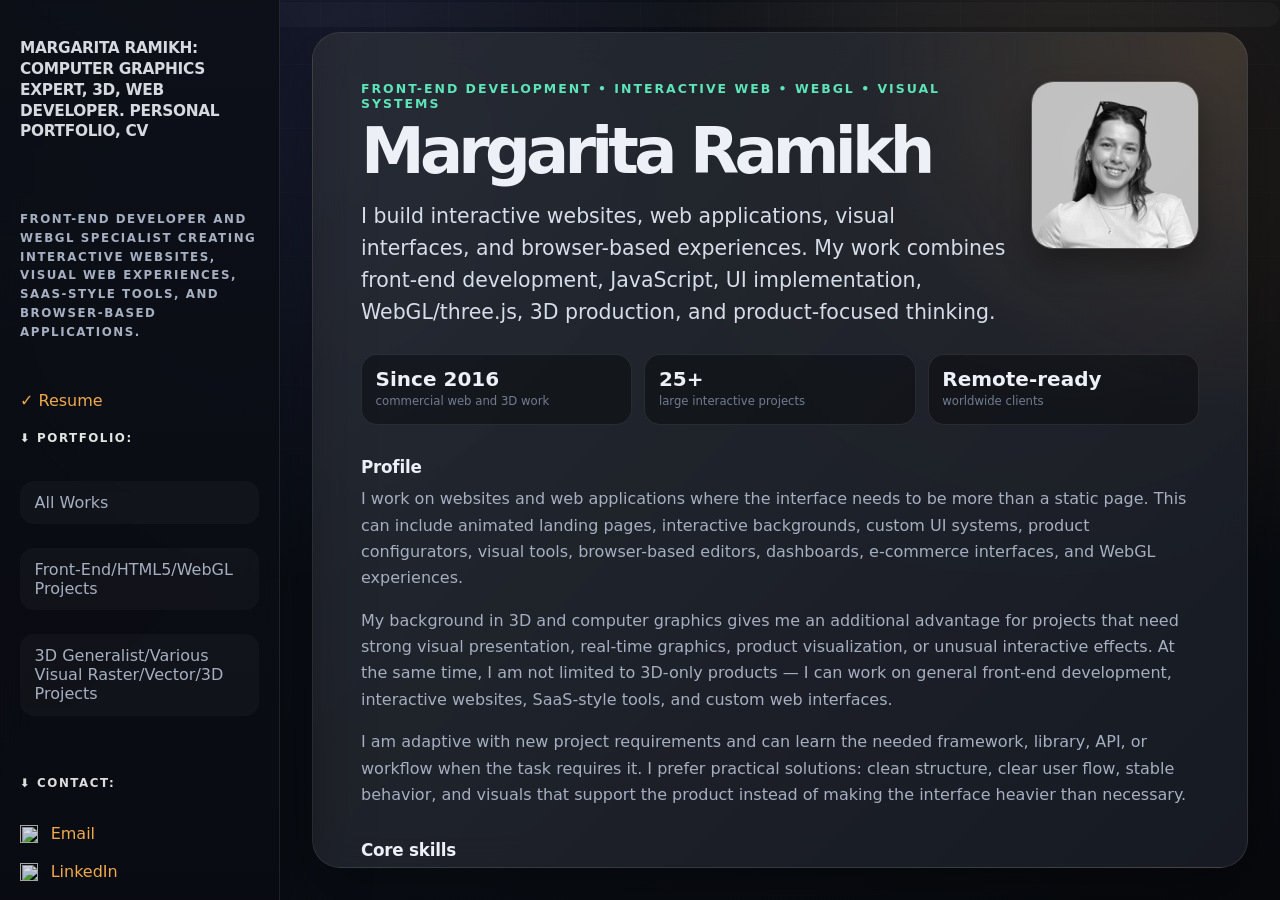
==== margaritaramikh/index.html @ bcd66eb4 "Update index.html + new works" ====
<!doctype html>
<html>
<head>
	<meta name="viewport" content="width=device-width, initial-scale=1">
	<title>Margarita Ramikh: computer graphics expert, web developer: personal portfolio, CV</title>
	<meta charset="UTF-8">
	<meta name="description" content="Portfolio and resume for Margarita Ramikh, Blender3D generalist, WebGL developer, and computer graphics specialist.">
	<!-- <link href="main.css" rel="stylesheet" type="text/css"> -->
	<link rel="stylesheet" type="text/css" href="./main.css?v=20260605-flex-layout-fix-v3">
</head>

<!--  <style>
.loading { position: fixed; z-index: 999; width: 100%; height: 100%; top: 0; left: 0; background: #00000023; display: flex; justify-content: center; align-items: center; } #DefaultCustomizeTopBase { position: absolute; top: 0%; display: block; z-index: 999; color: white; margin-top: 1em; } .loader{ -webkit-perspective: 120px; -moz-perspective: 120px; -ms-perspective: 120px; perspective: 120px; width: 100px; height: 100px; } .loader:before{ content: ""; position: absolute; left: 25px; top: 25px; width: 50px; height: 50px; background-color: orange; animation: flip 1s infinite; } .flexbox_1{ display:flex; justify-content:center; } @keyframes flip { 0% { transform: rotate(0); } 50% { transform: rotateY(180deg); } 100% { transform: rotateY(180deg)  rotateX(180deg); } } #form1 { margin-top:-2em; margin-left:-22em; position: fixed; }
</style>  -->
<body>
	<span id="about" class="route-anchor" aria-hidden="true"></span>
	<span id="portfolio" class="route-anchor" aria-hidden="true"></span>
	<span id="webgl" class="route-anchor" aria-hidden="true"></span>
	<span id="graphics" class="route-anchor" aria-hidden="true"></span>

	<!-- <div class="loading" id="js-loader">
	<div>Loading...</div>
	</div> - -->
	<!-- START NAV -->
	<div id="navbar">
		
		<div id="navbarup">
			
			<div id="littleTitle">
				<b><p><a href="./index.html" style="text-decoration:none; color:white; opacity:0.9">Margarita Ramikh: computer graphics expert, 3D, web developer. Personal portfolio, CV</a></p></b>
			</div>
			<br><br>

			<p class="nav-tagline">Front-end developer and WebGL specialist creating interactive websites, visual web experiences, SaaS-style tools, and browser-based applications.</p>
			<br>
			<br>

			<a href="#about" id="bioLink">✓ Resume</a>
			<br>
			<p style="color:rgb(223, 230, 226)">⬇ PORTFOLIO:</p>
			<br>
			<div id="portfoliolink">
				<a href="#portfolio" id="portfolioLink" style="color: #5f903c;">All Works</a><br><br>
				<a href="#webgl" id="frontendLink" style="color: #6672f9;">Front-End/HTML5/WebGL Projects</a><br><br>
				<a href="#graphics" id="grafics3dLink" style="color: #bd6767;">3D Generalist/Various Visual Raster/Vector/3D Projects</a><br><br>
			</div>
			<br>


			<p style="color:#dddddd">⬇ CONTACT:</p>
			<br>
			<img src="img/email1.png" class="icons">
			<a target="_blank" href="mailto:riramikh@gmx.com">Email</a>
			<br>
	
			<br> 
			<img src="img/LinkedIn_logo1.png" class="icons">
			<a target="_blank" href="https://www.linkedin.com/in/rita-ramikh/">LinkedIn</a>
			<br>
		
			<br> 
			<img src="img/Upwork_logo1.png" class="icons">
			<a target="_blank" href="https://www.upwork.com/freelancers/~018dd7ff37ff5c8c95">Upwork</a>
			<br>

			<!-- <br> 
			<img src="img/Upwork_logo.png" class="icons">
			<a target="_blank" href="https://www.upwork.com/freelancers/~018dd7ff37ff5c8c95">Other</a>
			<br>--><br>




		</div>	
		<br>
		<br>

		<footer>
			<i>Where: Brazil/Argentina/Uruguay<br><br>
			© 2022 All Rights Reserved
			</i>
		</footer>
	
	
	
	</div>

	<!-- <div id="close_navbar" style="opacity:0.3">
		✕
	</div>  -->
	
	<!-- END NAV -->

	<div id="about" class="hash-anchor" aria-hidden="true"></div>
	<div id="portfolio" class="hash-anchor" aria-hidden="true"></div>
	<div id="webgl" class="hash-anchor" aria-hidden="true"></div>
	<div id="graphics" class="hash-anchor" aria-hidden="true"></div>

	<!-- !PAGE CONTENT! -->	
	<div id="mainBioContent">
		<div id="BioBlock">

			<div id="BioText">
			
				<img id="photoBlock" src="img/margaritaphoto.png" alt="Margarita Ramikh portrait">
			
				<div class="bio-kicker">Front-end development • Interactive web • WebGL • Visual systems</div>
				<h1>Margarita Ramikh</h1>
			
				<p class="bio-lead">
					I build interactive websites, web applications, visual interfaces, and browser-based experiences. My work combines front-end development, JavaScript, UI implementation, WebGL/three.js, 3D production, and product-focused thinking.
				</p>
			
				<div class="bio-stats" aria-label="Professional summary">
					<span><strong>Since 2016</strong><small>commercial web and 3D work</small></span>
					<span><strong>25+</strong><small>large interactive projects</small></span>
					<span><strong>Remote-ready</strong><small>worldwide clients</small></span>
				</div>
			
				<h2>Profile</h2>
			
				<p>
					I work on websites and web applications where the interface needs to be more than a static page. This can include animated landing pages, interactive backgrounds, custom UI systems, product configurators, visual tools, browser-based editors, dashboards, e-commerce interfaces, and WebGL experiences.
				</p>
			
				<p>
					My background in 3D and computer graphics gives me an additional advantage for projects that need strong visual presentation, real-time graphics, product visualization, or unusual interactive effects. At the same time, I am not limited to 3D-only products — I can work on general front-end development, interactive websites, SaaS-style tools, and custom web interfaces.
				</p>
			
				<p>
					I am adaptive with new project requirements and can learn the needed framework, library, API, or workflow when the task requires it. I prefer practical solutions: clean structure, clear user flow, stable behavior, and visuals that support the product instead of making the interface heavier than necessary.
				</p>
			
				<h2>Core skills</h2>
			
				<div class="skill-grid">
					<p>
						<strong>Front-End Development</strong><br>
						HTML5, CSS3, JavaScript, TypeScript basics, React basics, responsive layout, animations, DOM logic, forms, browser APIs, API integration, JSON, SVG, accessibility basics.
					</p>
			
					<p>
						<strong>Interactive Web / Creative Development</strong><br>
						three.js, WebGL, GLSL basics, Canvas, fabric.js, interactive backgrounds, animated interfaces, product configurators, visual editors, browser-based tools, real-time previews.
					</p>
			
					<p>
						<strong>3D / Visual Production</strong><br>
						Blender3D, Cycles, modeling, texturing, lighting, rendering, animation, asset optimization, WebGL-ready assets, product visualization, Photoshop, Inkscape, Substance Painter.
					</p>
			
					<p>
						<strong>Web Platforms / Integration</strong><br>
						WordPress, WooCommerce, custom front-end integration, e-commerce product pages, hosting setup, Git/GitHub, npm, Vite, browser DevTools, performance optimization.
					</p>
			
					<p>
						<strong>AI-assisted Development</strong><br>
						ChatGPT, Codex-style coding assistance, AI-assisted prototyping, code review, debugging support, automation, and faster iteration during development.
					</p>
				</div>
			
				<h2>Selected clients and projects</h2>
			
				<p>
					I have contributed to commercial work for brands and teams including Volkswagen, Puzzlehome.pro, numan.com, Steinmetz-Werl.at, AquaScan.com, Varsitybase.com, Hemero.us, Artiva-sports.com, Scentcraft.com, Tomodachi.town, 3up3downsports.com, Cubic.co.at, and Airtasker.com.
				</p>
			
				<h2>Working style</h2>
			
				<p>
					I work best on projects that need both technical implementation and strong visual quality: interactive websites, SaaS interfaces, WebGL scenes, animated landing pages, product configurators, e-commerce tools, custom front-end flows, browser-based editors, and visual web applications.
				</p>
			
				<div class="bio-actions">
					<a href="#portfolio" data-show-portfolio>View portfolio</a>
					<a href="mailto:margaritaramikh@12141.net">Contact by email</a>
				</div>
			
			</div>
			
		</div>
	</div>


















	<div id="mainPortfolioContent">

		<section class="portfolio-intro" aria-label="Portfolio introduction">
			<div>
				<p class="eyebrow">Selected portfolio</p>
				<h1>Margarita Ramikh work archive</h1>
				<p>Commercial WebGL, front-end, configurator, Blender3D, visualization, animation, and production graphics projects. All original project cards from the previous page are preserved below.</p>
			</div>
			<div class="portfolio-meta" aria-label="Project counters">
				<span><strong>60</strong><small>project cards</small></span>
				<span><strong>28</strong><small>WebGL / front-end</small></span>
				<span><strong>32</strong><small>3D / graphics</small></span>
			</div>
		</section>





		<div class="gallery FrontEndItem">
			<p>DEF Furniture — Live 3D Product Designer for Custom Furniture</p>
		
			<div class="slideshow-container">
				<div class="mySlides37" style="display: block;">
					<img src="img/def_furniture_0.jpg" style="width:100%" alt="DEF Furniture online 3D product designer">
				</div>
		
				<div class="mySlides37" style="display: none;">
					<img src="img/def_furniture_1.jpg" style="width:100%" alt="DEF Furniture configurator interface">
				</div>
		
				<button type="button" class="prev" aria-label="Previous slide">❮</button>
				<button type="button" class="next" aria-label="Next slide">❯</button>
			</div>
		
			<div class="desc">
				<a href="https://deffurniture.com" target="_blank"><i>deffurniture.com</i></a>
				<br><br>
		
				Live customer-facing 3D product designer created for a made-to-measure furniture company website. The configurator helps customers build custom storage furniture in the browser by changing dimensions, layout options, finishes, doors, drawers, and other product details.
				<br><br>
		
				This project is a dedicated real-business implementation, focused on clear customer interaction, visual product preview, responsive interface behavior, and integration into the company’s online sales process.
			</div>
		</div>

		<div class="gallery FrontEndItem">
			<p>Arizona Barns Builder™ - core JS logic</p>
			<div class="slideshow-container">
				<div style="display: block;">
					<img src="img/arizonabuilder.png" style="width:100%">
				</div>
				<!-- <button type="button" class="prev" aria-label="Previous slide">❮</button>
				<button type="button" class="next" aria-label="Next slide">❯</button> -->
			</div>
			<div class="desc">
				<a href="https://gjkngfd.github.io/arizonaBarnsBuilderDemo" target="_blank"><i>Online Website</i></a> 
				<br><br>
				three.js/JavaScript/Front-End (HTML5/CSS3)

				As a software three.js/JavaScript engeneer I developed whole app logic and data flows plus basic graphics. The website allows to build customised barns structures.
				...<br><br>
				<i>"this is demo version, final result was much improved and different, it's hidden and copyrighted"</i>
			</div>
		</div>





		

		<div class="gallery FrontEndItem">
			<p>Artiva T-shirt Designer</p>
			<div class="slideshow-container">
				<div class="mySlides20" style="display: block;">
					<img src="img/Slides20_image0.jpg" style="width:100%">
				</div>
				<div class="mySlides20" style="display: none;">
					<img src="img/Slides20_image1.jpg" style="width:100%">
				</div>
				<div class="mySlides20" style="display: none;">
					<img src="img/Slides20_image2.jpg" style="width:100%">
				</div>
				<div class="mySlides20" style="display: none;">
					<img src="img/Slides20_image3.jpg" style="width:100%">
				</div>
				<div class="mySlides20" style="display: none;">
					<img src="img/Slides20_image4.jpg" style="width:100%">
				</div>
				<div class="mySlides20" style="display: none;">
					<img src="img/Slides20_image5.jpg" style="width:100%">
				</div>

				<button type="button" class="prev" aria-label="Previous slide">❮</button>
				<button type="button" class="next" aria-label="Next slide">❯</button>
			</div>

			<div class="desc">
				<i><a href="https://artiva.store/3d-designer/laufshirts/performance-men-v-mesh" target="_blank">Artiva-sports.com</a></i>
				<br><br>
				Got a job in 2022 where I was to develop a website that allows building 3D shirts then generate PDF for printing and manage delivering data from UI to server<br>
				<b>Skills used:<br>
				Advanced three.js coding<br>
				Advanced fabric.js coding<br>
				Front-End UI/UX development (HTML5, CSS3, pure JavaScript);<br>
				Blender3D (3D modelling, texturing, WebGL optimisations);<br>
				2+ months
				</b>
				</div>
		</div>




		<div class="gallery FrontEndItem">
			<p>Tomodachi three.js website</p>
			<div class="slideshow-container">
				<div class="mySlides19" style="display: block;">
					<img src="img/Slides19_image0.png" style="width:100%">
				</div>
				<div class="mySlides19" style="display: none;">
					<img src="img/Slides19_image1.jpg" style="width:100%">
				</div>
				<div class="mySlides19" style="display: none;">
					<img src="img/Slides19_image5.jpg" style="width:100%">
				</div>
				<div class="mySlides19" style="display: none;">
					<img src="img/Slides19_image2.jpg" style="width:100%">
				</div>
				<div class="mySlides19" style="display: none;">
					<img src="img/Slides19_image3.jpg" style="width:100%">
				</div>
				<div class="mySlides19" style="display: none;">
					<img src="img/Slides19_image4.jpg" style="width:100%">
				</div>
				<div class="mySlides19" style="display: none;">
					<img src="img/Slides19_image6.jpg" style="width:100%">
				</div>
				<div class="mySlides19" style="display: none;">
					<img src="img/Slides19_image7.jpg" style="width:100%">
				</div>

				<button type="button" class="prev" aria-label="Previous slide">❮</button>
				<button type="button" class="next" aria-label="Next slide">❯</button>
			</div>

			<!-- !!!!!!!!!!!!!!!!!!!!!!!! -->
			<div class="desc">
				<a href="http://gjkngfd.github.io/tmdchtwn/" target="_blank"><i>tomodachi.town</i></a> |
				<!-- <a href="webgl/TomodachiTownWebsite" target="_blank"><i>12141.net</i></a>  -->
				<br><br>
				Client asked for a three.js website, a cute and colorful 3D city website. I drew a sketch illustration with iPad pencil, modeled and textured the 3D city in Blender according according the sketch, made special animations with Blender and tween.js, packed everything as a pure JavaScript/ three.js scene. Client was happy with the result.
			</div>
		</div>


		<div class="gallery FrontEndItem">
			<p>Varsity Base Jacket-Builder</p>
			<div class="slideshow-container">
				<div class="mySlides2" style="display: block;">
					<img src="img/Slides2_image0.png" style="width:100%">
				</div>
				<div class="mySlides2" style="display: none;">
					<img src="img/Slides2_image1.png" style="width:100%">
				</div>
				<div class="mySlides2" style="display: none;">
					<img src="img/Slides2_image2.png" style="width:100%">
				</div>
				<div class="mySlides2" style="display: none;">
					<img src="img/Slides2_image3.png" style="width:100%">
				</div>

				<button type="button" class="prev" aria-label="Previous slide">❮</button>
				<button type="button" class="next" aria-label="Next slide">❯</button>
			</div>


			<!-- !!!!!!!!!!!!!!!!!!!!!!!! -->
			<div class="desc">
				<i><a href="https://varsitybase.com/jacket-builder" target="_blank">varsitybase.com/jacket-builder</a><!--  | 
				<a href="https://varsitybase.com/jacket-builder" target="_blank">Local Copy</a> --></i>

					<br><br>
					Varsitybase.com asked for a three.js website that allows building custom design Baseball Jackets,
					I successfully finished all requirements on time (a couple of months) using my skills: Javascript coding, three.js HTML coding, fabric.js Blender3D modelling/texturing, fabric.js
					
					Things I had to complete were:
					1) WebGL scene Realistic and lightweight 3D jacket model with AO Shadows baked (I made it in Blender)
					2) Ability to change materials colors and textures
					3) Orbit control, camera and lights
					4) Custom text input on 3D jacket (fabric.js)
					5) Patches and user's input images on jacket
					4) Screenshots being send to the server after the jacket is completed (json)
				</div>
		</div>


		<div class="gallery BlenderItem">
			<p>Omega Speedmaster Automatic 3D Renders</p>
			<div class="slideshow-container">
				<div class="mySlides1" style="display: block;">
					<img src="img/Slides1_image0.png" style="width:100%">
				</div>
				<div class="mySlides1" style="display: none;">
					<img src="img/Slides1_image1.png" style="width:100%">
				</div>
				<div class="mySlides1" style="display: none;">
					<img src="img/Slides1_image2.png" style="width:100%">
				</div>
			
				<button type="button" class="prev" aria-label="Previous slide">❮</button>
				<button type="button" class="next" aria-label="Next slide">❯</button>
			</div>
			<div class="desc">
				<br>
				Got a request to make a high quality 3D model and renders of the famous watches. Made everything in Blender3D, 2017.
			</div>
		</div>


		<div class="gallery FrontEndItem">
			<p>LUNF.IO — Embeddable 3D Furniture Configurator Platform</p>
		
			<div class="slideshow-container">
				<div class="mySlides36" style="display: block;">
					<img src="img/lunfio_0.jpg" style="width:100%" alt="LUNF.IO 3D furniture configurator">
				</div>
		
				<div class="mySlides36" style="display: none;">
					<img src="img/lunfio_1.jpg" style="width:100%" alt="LUNF.IO configurator setup interface">
				</div>
		
				<button type="button" class="prev" aria-label="Previous slide">❮</button>
				<button type="button" class="next" aria-label="Next slide">❯</button>
			</div>
		
			<div class="desc">
				<a href="https://lunf.io/" target="_blank"><i>LUNF.IO</i></a>
				<br><br>
		
				Browser-based 3D furniture configurator platform for wardrobe, closet, and storage companies. The system allows furniture businesses to present configurable products directly on their websites, with real-time visual changes, material options, product rules, and customer request flow.
				<br><br>
		
				My work included front-end development, WebGL/three.js implementation, configurator logic, UI structure, responsive behavior, 3D asset preparation, and practical product flow for furniture sales.
			</div>
		</div>

		
		<div class="gallery BlenderItem">
			<p>VR Room Demo (WebGL)</p>
			<div class="slideshow-container">
				<div style="display: block;">
					<img src="img/vrroomdemo.jpg" style="width:100%">
				</div>
				<!-- <button type="button" class="prev" aria-label="Previous slide">❮</button>
				<button type="button" class="next" aria-label="Next slide">❯</button> -->
			</div>
			<div class="desc">
				<a href="https://dfjgwrp.github.io/roomVR/" target="_blank"><i>VR Room online</i></a> 
				<br><br>
				2019. Client asked to supply his projects with  3D assets (optimised geometry, baked shadows, etc) for  an online 3D webpage VR - WebGL, three.js.
				This is just a demo, final result is hidden and under copyright. 
			</div>
		</div>




		<div class="gallery FrontEndItem">
			<p>AquaScan WebGL</p>
			<div class="slideshow-container">
				<div class="mySlides9" style="display: block;">
					<img src="img/aquascan.png" style="width:100%">
				</div>
			</div>
			<div class="desc">
				<a href="https://www.aquascan.com/products/csw5600" target="_blank"><i>AquaScan.com</i></a> 
					<br><br>
					2018. WebGL, Blender, Upwork<br>
					Norwegian company needed online visual representation of their product. I made all with Blender and three.js, client was happy with the result, long-term cooperation.
			</div>
		</div>


		
		<div class="gallery FrontEndItem">
			<p>Informative live data generator</p>
			<div class="slideshow-container">
				<div class="mySlides3" style="display: block;">
					<img src="img/Slides3_image0.png" style="width:100%">
				</div>
				<div class="mySlides3" style="display: none;">
					<img src="img/Slides3_image1.png" style="width:100%">
				</div>
				<div class="mySlides3" style="display: none;">
					<img src="img/Slides3_image2.png" style="width:100%">
				</div>

				<button type="button" class="prev" aria-label="Previous slide">❮</button>
				<button type="button" class="next" aria-label="Next slide">❯</button>
			</div>

			<div class="desc">
				<a href="https://dfjgwrp.github.io/generating_data_around_3d_hydrant/" target="_blank"><i>Result Webpage</i></a> 
				<br><br>
				Skills used:
				JavaScript software engineering/Algorithms,  three.js, HTML5, CSS3<br>

				I was hired to create a JavaScript/three.js webpage from scratch, the website must serve all necessary code and functions to allow user to generate live HTML/CSS labels filled with inputed text and pictures, placed in random places around 3D hydrant. <br><br>
			I used pure JavaScript + three.js + HTML/CSS + Blender3D to create an original data system that takes input fields, fills and creates labels, places them around the hydrant. Try to fill the inputs and see result, you can also click the label near hydrant to see additional data. </div>
		</div>




		


		<div class="gallery FrontEndItem">
			<p>Medical Tech Animations (React-three.js)</p>
			<div class="slideshow-container">
				<div style="display: block;">
					<img src="img/medicalthreejs.png" style="width:100%">
				</div>
				<!-- <button type="button" class="prev" aria-label="Previous slide">❮</button>
				<button type="button" class="next" aria-label="Next slide">❯</button> -->
			</div>
			<div class="desc">
				<a href="https://gjkngfd.github.io/r3f_medical_machines/" target="_blank"><i>react-three-fiber webpage</i></a> 
				<br><br>
				Contains animations, logic, post-processing effects.
				I made this with React, react-three-fiber, three.js, Typescript, JavaScript.
				Upwork client, 2021.
			</div>
		</div>








		<div class="gallery BlenderItem">
			<p>Memes to 3D icons + WebGL</p>
			<div class="slideshow-container">

				<div class="mySlides22" style="display: block;">
					<img src="img/slides22_1.png" style="width:100%">
				</div>

				<div class="mySlides22" style="display: none;">
					<img src="img/slides22_0.png" style="width:100%">
				</div>
				<div class="mySlides22" style="display: none;">
					<img src="img/slides22_2.jpg" style="width:100%">
				</div>
				<div class="mySlides22" style="display: none;">
					<img src="img/slides22_3.jpg" style="width:100%">
				</div>
				<div class="mySlides22" style="display: none;">
					<img src="img/slides22_4.jpg" style="width:100%">
				</div>
				<!-- 
				<div class="mySlides22" style="display: none;">
					<img src="img/slides22_3.png" style="width:100%">
				</div> --> 

				<button type="button" class="prev" aria-label="Previous slide">❮</button>
				<button type="button" class="next" aria-label="Next slide">❯</button>
			</div>
			<div class="desc">
				<br><br>
				<a href="https://dfjgwrp.github.io/Elon/" target="_blank"><i>WebGL Link 1</i></a>, <a href="https://dfjgwrp.github.io/DogeIconPreview/" target="_blank"><i>WebGL Link 2</i></a> 
				<br><br>
				Skills used: Blender3D, three.js, Artwork<br>
				Objective was to recreate some popular memes as 3D icons and apply basic WebGL too.
			</div>
		</div>





		
		<!-- !!!!!!!!!!!!!!!!!!!!!!!! -->

		<div class="gallery FrontEndItem">
			<p>Hemero Sportswear</p>
			<div class="slideshow-container">
				<div class="mySlides5" style="display: block;">
					<img src="img/Slides5_image0.png" style="width:100%">
				</div>
				<div class="mySlides5" style="display: none;">
					<img src="img/Slides5_image1.jpg" style="width:100%">
				</div>
				<div class="mySlides5" style="display: none;">
					<img src="img/Slides5_image2.jpg" style="width:100%">
				</div>
				<div class="mySlides5" style="display: none;">
					<img src="img/Slides5_image3.jpg" style="width:100%">
				</div>
			
				<button type="button" class="prev" aria-label="Previous slide">❮</button>
				<button type="button" class="next" aria-label="Next slide">❯</button>
			</div>
			<div class="desc">
				<a href="https://hemero.team/configurator/68755534c4f65e3a681a0457" target="_blank">Hemero.team - Sportswear Designer</a>
					<br><br>
				In 2021 I got a $5k+ contract to make a realistic and wide compatible sportswear 3D configurator/designer - to allow user enter custom text on clothes (Fabric.js), select from wide range of options and colors (JavaScript), all based on realistic graphics and fast performance (three.js).<br><br>
					
				I made everything by myself only using my JavaScript/three.js/fabric.js coding and Blender3D skills. I wrote and tested lots of various interesting core app functions, UI/UX.
			</div>
		</div>


		<div class="gallery BlenderItem">
			<p>3D modelling/Rendering: Mini Cooper Countryman</p>
			<div class="slideshow-container">
				<div class="mySlides15" style="display: block;">
					<img src="img/Slides15_image0.jpg" style="width:100%">
				</div>
				<div class="mySlides15" style="display: none;">
					<img src="img/Slides15_image1.jpg" style="width:100%">
				</div>
				<div class="mySlides15" style="display: none;">
					<img src="img/Slides15_image2.jpg" style="width:100%">
				</div>
				<div class="mySlides15" style="display: none;">
					<img src="img/Slides15_image3.jpg" style="width:100%">
				</div>
				<button type="button" class="prev" aria-label="Previous slide">❮</button>
				<button type="button" class="next" aria-label="Next slide">❯</button>
			</div>
			<div class="desc">
				<br>
				In this job (2018) I was hired to use Blender and Unity to complete a list of task - <br>
				create high-poly/low-poly 3D model, prepare retopology for the web, develop unique PBR materials, prepare all for Unity, accomplish realistic renders too.
			</div>
		</div>




		<div class="gallery BlenderItem">
			<p>Creation low-poly cartoon world, Blender3D</p>
			<div class="slideshow-container">
				<div class="mySlides6" style="display: block;">
					<img src="img/Slides6_image0.jpg" style="width:100%">
				</div>
				<div class="mySlides6" style="display: none;">
					<img src="img/Slides6_image1.jpg" style="width:100%">
				</div>
				<div class="mySlides6" style="display: none;">
					<img src="img/Slides6_image2.jpg" style="width:100%">
				</div>
				<div class="mySlides6" style="display: none;">
					<img src="img/Slides6_image3.jpg" style="width:100%">
				</div>
				<div class="mySlides6" style="display: none;">
					<img src="img/Slides6_image4.jpg" style="width:100%">
				</div>
			
				<button type="button" class="prev" aria-label="Previous slide">❮</button>
				<button type="button" class="next" aria-label="Next slide">❯</button>
			</div>
			<div class="desc">
				My job was to create 3D models of characters and environment according to client's sketches.
			</div>
		</div>








		<div class="gallery FrontEndItem">
			<p>Interactive 3D Landing website, Zoltar</p>
			<div class="slideshow-container">
			
				<div  style="display: block;">
					<img src="img/Slides9_image1.png" style="width:100%">
				</div>

			</div>

			<div class="desc">
				<a href="https://dfjgwrp.github.io/mysteriousZoltar/" target="_blank"><i>Mysterious Zoltar</i></a> 
				<br><br>
				Skills used:
				Blender (3D modelling, animations, retopology) / three.js (scene coding, animations, post-processing, logic) / tween.js (animations) / HTML5/CSS (UI/UX, page preparations) <br>

				April 2021... I was hired to make a website-landing page for music promotions purposes, USA band wanted to show style of their new album.
				<br>
				The website had to be  dark mood nice style visual 3D animated with effects, water, Zoltar 3D model (I preared the model in Blender), effects of glow, animations, sounds, timeline.  I  successfully finished everything in a week or so. 
				I made everything by myself only there: coding of all JavaScript website functions such as preloader, UI, animations, responsiveness, 3D, HTML and CSS (+ 2D UI animations), cursor reactions, 3D post-processing, logic.
			</div>
		</div>















		
		<div class="gallery FrontEndItem">
			<p>three.js based application for Volkswagen's Jetta</p>
			<div class="slideshow-container">
				<div class="mySlides7" style="display: block;">
					<img src="img/Slides7_image0.png" style="width:100%">
				</div>
				<div class="mySlides7" style="display: none;">
					<img src="img/Slides7_image1.png" style="width:100%">
				</div>
				<div class="mySlides7" style="display: none;">
					<img src="img/Slides7_image2.png" style="width:100%">
				</div>
				<div class="mySlides7" style="display: none;">
					<img src="img/Slides7_image3.png" style="width:100%">
				</div>
			
				<button type="button" class="prev" aria-label="Previous slide">❮</button>
				<button type="button" class="next" aria-label="Next slide">❯</button>
			</div>
			<div class="desc">
				<a href="https://dfjgwrp.github.io/jetta3d_promo/" target="_blank"><i>Volkswagen Jetta online 3D </i></a>  <br><br>
				Big client asked for webpage about the car. I made whole web-app by myself: full 3D Car retopology from a raw factory stl mode; coding from scratch for CSS/HTML/JavaScript user interaction and interface, preloading; coding three.js logic and all interaction include annotations, camera animations. Skills I used for this project: Blender3D, JavaScript, three.js, JQuerry, HTML5, CSS3, npm.
			</div>
		</div>



		<div class="gallery BlenderItem">
			<p>3D model &amp; renders for Brewista</p>
			<div class="slideshow-container">
				<div class="mySlides10" style="display: block;">
					<img src="img/Slides10_image0.jpg" style="width:100%">
				</div>
				<div class="mySlides10" style="display: none;">
					<img src="img/Slides10_image1.jpg" style="width:100%">
				</div>
				<div class="mySlides10" style="display: none;">
					<img src="img/Slides10_image2.jpg" style="width:100%">
				</div>
				<div class="mySlides10" style="display: none;">
					<img src="img/Slides10_image3.jpg" style="width:100%">
				</div>

				<button type="button" class="prev" aria-label="Previous slide">❮</button>
				<button type="button" class="next" aria-label="Next slide">❯</button>
			</div>
			<div class="desc">
				<br>
				<a href="http://brewista.co/products/artisan-electric-gooseneck-kettle" target="_blank"><i>brewista.co</i></a> 
				<br><br>
				Task was to create a 3d model of a kettle and realistic renders in various colors for promotion purposes.
			</div>
		</div>



		
		<div class="gallery BlenderItem">
			<p>Web-design components for D6 Interactive</p>
			<div class="slideshow-container">

				<div class="mySlides8" style="display: block;">
					<img src="img/Slides8_image0.jpg" style="width:100%">
				</div>
				<div class="mySlides8" style="display: none;">
					<img src="img/Slides8_image1.jpg" style="width:100%">
				</div>
				<div class="mySlides8" style="display: none;">
					<img src="img/Slides8_image2.jpg" style="width:100%">
				</div>

				<div class="mySlides8" style="display: block;">
					<iframe width="100%" height="auto" src="https://www.youtube.com/embed/COEDlLwb9Ys" title="YouTube video player" frameborder="0" style="margin-top: 1em;" allow="accelerometer; autoplay; clipboard-write; encrypted-media; gyroscope; picture-in-picture" allowfullscreen></iframe>
				</div>

				<div class="mySlides8" style="display: none;">
					<img src="img/Slides8_image3.jpg" style="width:100%">
				</div>
				<div class="mySlides8" style="display: none;">
					<img src="img/Slides8_image4.jpg" style="width:100%">
				</div>
				<div class="mySlides8" style="display: none;">
					<img src="img/Slides8_image5.jpg" style="width:100%">
				</div>
				<div class="mySlides8" style="display: none;">
					<img src="img/Slides8_image6.jpg" style="width:100%">
				</div>
			
				<button type="button" class="prev" aria-label="Previous slide">❮</button>
				<button type="button" class="next" aria-label="Next slide">❯</button>
			</div>
			<div class="desc">
				<br>
				<a href="https://dfjgwrp.github.io/D6_Logo/" target="_blank"><i>D6 3D Webpage</i></a>  <br><br>
				Creation the original images for D6 websites: various 3D motion, abstract modern style 3D graphics, maps, logo, transparent background images.
			</div>
		</div>




		


		<div class="gallery FrontEndItem">
			<p>Bulldog</p>
			<div class="slideshow-container">
				<div class="mySlides4" style="display: block;">
					<img src="img/Slides4_image0.png" style="width:100%">
				</div>
				<div class="mySlides4" style="display: none;">
					<img src="img/Slides4_image1.png" style="width:100%">
				</div>
				<div class="mySlides4" style="display: none;">
					<img src="img/Slides4_image2.png" style="width:100%">
				</div>
				<div class="mySlides4" style="display: none;">
					<img src="img/Slides4_image3.png" style="width:100%">
				</div>
				<div class="mySlides4" style="display: none;">
					<iframe width="100%" height="auto" src="https://www.youtube.com/embed/lZNOUEogxQQ" title="YouTube video player" frameborder="0" style="margin-top: 1em;"  allow="accelerometer; autoplay; clipboard-write; encrypted-media; gyroscope; picture-in-picture" allowfullscreen></iframe>
				</div>

				<button type="button" class="prev" aria-label="Previous slide">❮</button>
				<button type="button" class="next" aria-label="Next slide">❯</button>
			</div>

			<div class="desc">
				<a href="https://dfjgwrp.github.io/bulldog/" target="_blank">12141.net/bulldog 3D website</a> 
				<br><br>
				Skills used:<br>
				Vanilla JavaScript/three.js coding, HTML/CSS (UI/UX, page itself), Blender3D (3D modelling, animations, optimizations), basic php (submit server)<br><br>

				Client gave me a photoshop made concept of a cartoon style-low-poly website with 3D city and described animations he needed, that company asked for an original three.js website based their designer's concept:  live city as a landing page packed with some nice 3D graphics and animations. <br>
				I used Blender3D to create 3D models and animations, then I prepared and coded a scene on three.js + applied additional tween.js animations, I also made HTML/JavaScript  labels floating near 3D object as links. 2020
				</div>
		</div>



		<div class="gallery FrontEndItem">
			<p>3D viewer Mobile devices, three.js</p>
			<div class="slideshow-container">
				<div class="mySlides11" style="display: block;">
					<img src="img/Slides11_image3.jpg" style="width:100%">
				</div>
				<div class="mySlides11" style="display: none;">
					<img src="img/Slides11_image1.jpg" style="width:100%">
				</div>
				<div class="mySlides11" style="display: none;">
					<img src="img/Slides11_image2.jpg" style="width:100%">
				</div>
				<div class="mySlides11" style="display: none;">
					<img src="img/Slides11_image0.jpg" style="width:100%">
				</div>
				<div class="mySlides11" style="display: none;">
					<img src="img/Slides11_image4.jpg" style="width:100%">
				</div>

				<button type="button" class="prev" aria-label="Previous slide">❮</button>
				<button type="button" class="next" aria-label="Next slide">❯</button>
			</div>
			<div class="desc">
				<a href="https://dfjgwrp.github.io/smartgadges_promo/" target="_blank"><i>three.js webpage</i></a> 
				<br><br>
				An  Upwork client asked for a webpage that allows  custom colorizing of some popular gadgets. <br>
				Client requested only a raw three.js demo so his developers would adapt that later for the real websites.<br>
				Interesting stuff I'd coded there: you can change wallpaper picture,  the selector for devices, change colors with a picker. <br>
				
				Bonus features are: thereflections slider + custom images.
					I made all with pure three.js in a couple of days. It also includes a proper quality low-cpu usage GLTF model.
			</div>
		</div>


		<div class="gallery FrontEndItem">
			<p>Landing page, interactivity</p>
			<div class="slideshow-container">
				<div class="mySlides12" style="display: block;">
					<img src="img/Slides12_image0.jpg" style="width:100%">
				</div>
				<div class="mySlides12" style="display: none;">
					<img src="img/Slides12_image1.jpg" style="width:100%">
				</div>

				<button type="button" class="prev" aria-label="Previous slide">❮</button>
				<button type="button" class="next" aria-label="Next slide">❯</button>
			</div>
			<div class="desc">
				<a href="https://dfjgwrp.github.io/AdeocodeStartPage/" target="_blank"><i>Adeocode landing webpage</i></a> 
				<br><br>
				The job was to implement the idea of "move the knight figure, to start the website", I wrote and tested some pure html/css/js/three.js code to successfully finish the needed functionality. 1 day of work or so. I created some code there to solve these problems: how to drag a 3d figure, how to draw a 3d field with JS, how to change application behavior and looking after user drags the figure.
			</div>
		</div>



		<div class="gallery BlenderItem">
			<p>3D models and renders for furniture online-store</p>
			<div class="slideshow-container">
				<div class="mySlides13" style="display: block;">
					<img src="img/Slides13_image0.jpg" style="width:100%">
				</div>
				<div class="mySlides13" style="display: none;">
					<img src="img/Slides13_image1.jpg" style="width:100%">
				</div>
				<div class="mySlides13" style="display: none;">
					<img src="img/Slides13_image2.jpg" style="width:100%">
				</div>
				<div class="mySlides13" style="display: none;">
					<img src="img/Slides13_image3.jpg" style="width:100%">
				</div>
				<div class="mySlides13" style="display: none;">
					<img src="img/Slides13_image4.jpg" style="width:100%">
				</div>

				<button type="button" class="prev" aria-label="Previous slide">❮</button>
				<button type="button" class="next" aria-label="Next slide">❯</button>
			</div>
			<div class="desc">
				<br><br>
				<a href="https://dsklad.ru" target="_blank"><i>dsklad</i></a> 
				<br><br>
				3D Modelling, rendering, 2018-2019. Blender3D
			</div>
		</div>



		
		<div class="gallery FrontEndItem">
			<p>Interactive three.js website</p>
			<div class="slideshow-container">
				<div class="mySlides14" style="display: block;">
					<img src="img/Slides14_image0.jpg" style="width:100%">
				</div>
				<div class="mySlides14" style="display: none;">
					<img src="img/Slides14_image1.jpg" style="width:100%">
				</div>
				<div class="mySlides14" style="display: none;">
					<img src="img/Slides14_image2.jpg" style="width:100%">
				</div>
				<div class="mySlides14" style="display: none;">
					<img src="img/Slides14_image3.jpg" style="width:100%">
				</div>
				<button type="button" class="prev" aria-label="Previous slide">❮</button>
				<button type="button" class="next" aria-label="Next slide">❯</button>
			</div>
			<div class="desc">
				<a href="https://dfjgwrp.github.io/ElifPackagingPromo/" target="_blank"><i>ElifPackaging Promo</i></a> 
				<br><br>
				Pure Three.js/JavaScript coding/Blender3D were used.<br>
				The job was to show the advantage of the brands products in a relaxed and amusing manner and to make it possible to see the goods from all sides.<br>
				I made everything by myself there from 3D to HTML/JS coding. 
			</div>
		</div>


		<div class="gallery FrontEndItem">
			<p>3D productions for African Dream</p>
			<div class="slideshow-container">
				<div class="mySlides16" style="display: block;">
					<img src="img/Slides16_image0.jpg" style="width:100%">
				</div>
				<div class="mySlides16" style="display: none;">
					<img src="img/Slides16_image1.jpg" style="width:100%">
				</div>
				<div class="mySlides16" style="display: none;">
					<img src="img/Slides16_image2.jpg" style="width:100%">
				</div>
				<div class="mySlides16" style="display: none;">
					<img src="img/Slides16_image3.jpg" style="width:100%">
				</div>
				<div class="mySlides16" style="margin-left: 20%; width: 60%; display: none;">
					<iframe width="100%" height="auto" src="https://www.youtube.com/embed/KbkySv25NSg" title="YouTube video player" frameborder="0" style="margin-top: 1em;" allow="accelerometer; autoplay; clipboard-write; encrypted-media; gyroscope; picture-in-picture" allowfullscreen></iframe>
				</div>
				<button type="button" class="prev" aria-label="Previous slide">❮</button>
				<button type="button" class="next" aria-label="Next slide">❯</button>
			</div>
			<div class="desc">
				<br>
				<a href="https://gjkngfd.github.io/AfricanDream_GiftBox" target="_blank"><i>African Dream three.js</i></a> 
				<br><br>
				Product presentation, 2020-2021, WebGL, Three.js, Blender3D.
			</div>
		</div>



		<div class="gallery FrontEndItem">
			<p>Jewelry WebGL Engraving</p>
			<div class="slideshow-container">
				<div style="display: block;">
					<img src="img/ringsengraving.png" style="width:100%">
				</div>
				<!-- <button type="button" class="prev" aria-label="Previous slide">❮</button>
				<button type="button" class="next" aria-label="Next slide">❯</button> -->
			</div>
			<div class="desc">
				<a href="https://gjkngfd.github.io/3DRingsEngravingDemo" target="_blank"><i>Online Version</i></a> 
				<br><br>
			
				Blender (3D modelling, animations, retopology) / WebGL (scene coding, animations, post-processing, logic, shading), Front-End UI <br>

				Client  asked for a WebGL website that should consist of realistic 3D jewelry and basic engraving functions, simple User Interface.  Client wished a simplified demo he would finish later in his own environment, I finished all on time and he  was happy with the result. 2019<br>

				Client also asked to remodel factory based .stp and .stl to be low-poly realistic WebSite 3D rings.  I created 3D models in Blender and prepared Web with HTML and three.js

			</div>
		</div>







		<div class="gallery BlenderItem">
			<p>3D for Numan.com</p>
			<div class="slideshow-container">

				<div class="mySlides17" style="display: block;">
					<img src="img/Slides17_image0.jpg" style="width:100%">
				</div>

				<div class="mySlides17" style="display: none;">
					<img src="img/Slides17_image1.jpg" style="width:100%">
				</div>
				<div class="mySlides17" style="display: none;">
					<img src="img/Slides17_image2.jpg" style="width:100%">
				</div>
				<div class="mySlides17" style="display: none;">
					<img src="img/Slides17_image2_2.jpg" style="width:100%">
				</div>
				<div class="mySlides17" style="display: block;">
					<iframe width="100%" height="auto" src="https://www.youtube.com/embed/i5TMZFMXuA8" title="YouTube video player" frameborder="0" style="margin-top: 1em;" allow="accelerometer; autoplay; clipboard-write; encrypted-media; gyroscope; picture-in-picture" allowfullscreen></iframe>
				</div>
				<div class="mySlides17" style="display: none;">
					<img src="img/Slides17_image3.jpg" style="width:100%">
				</div>
				<div class="mySlides17" style="display: none;">
					<img src="img/Slides17_image4.jpg" style="width:100%">
				</div>
				<div class="mySlides17" style="display: none;">
					<img src="img/Slides17_image5.jpg" style="width:100%">
				</div>
				<div class="mySlides17" style="display: none;">
					<img src="img/Slides17_image6.jpg" style="width:100%">
				</div>

				<button type="button" class="prev" aria-label="Previous slide">❮</button>
				<button type="button" class="next" aria-label="Next slide">❯</button>
			</div>
			<div class="desc">
				<br><br>
				<a href="https://www.numan.com" target="_blank"><i>https://www.numan.com</i></a> 
				<br><br>
				I worked for numan.com as a leader 3D Artist, 3D Generalist, long time good cooperation

			</div>
		</div>



		<div class="gallery FrontEndItem">
			<p>An interactive WebGL-viewer with post-processing & animations </p>
			<div class="slideshow-container">
				<div class="mySlides18" style="display: block;">
					<img src="img/Slides18_image1.jpg" style="width:100%">
				</div>
				<div class="mySlides18" style="display: none;">
					<img src="img/Slides18_image2.jpg" style="width:100%">
				</div>
				<div class="mySlides18" style="display: none;">
					<img src="img/Slides18_image2.jpg" style="width:100%">
				</div>
				<div class="mySlides18" style="display: none;">
					<img src="img/Slides18_image3.jpg" style="width:100%">
				</div>

				<button type="button" class="prev" aria-label="Previous slide">❮</button>
				<button type="button" class="next" aria-label="Next slide">❯</button>
			</div>
			<div class="desc">
				<a href="https://gjkngfd.github.io/PollogenByLumenis" target="_blank"><i>Pallogen by Lumenis™️</i></a> 
				<br><br>
				Skills used: Blender3D, WebGL (v3d), UI/UX, HTML/CSS/JS<br>
				Client asked to make a v3d app filled with beautiful post-processing, animations, annotations, containers for HTML data; + to design a simple user interface <br>
				DEMO VERSION: Client requested only a raw WebGL demo so his developers would adapt that later for the real website.<br>
			</div>
		</div>




		<div class="gallery FrontEndItem">
			<p>Webpage cursor reactions: exploding 3D logo</p>
			<div class="slideshow-container">
				<div style="display: block;">
					<img src="img/exploding3Dlogopreview.jpg" style="width:100%">
				</div>
				<!-- <button type="button" class="prev" aria-label="Previous slide">❮</button>
				<button type="button" class="next" aria-label="Next slide">❯</button> -->
			</div>
			<div class="desc">
				<a href="https://dfjgwrp.github.io/exploding3Dlogo/" target="_blank"><i>Online Version</i></a> 
				<br><br>
				In 2021 I was hired on Upwork to make a logo that should be exploded to lots of triangles after cursor moving. I used my three.js coding skills + TWEEN.JS MAX for this.
			</div>
		</div>







		<div class="gallery FrontEndItem">
			<p>Ferris.co</p>
			<div class="slideshow-container">
				<div style="display: block;">
					<img src="img/ferris.png" style="width:100%">
				</div>
				<!-- <button type="button" class="prev" aria-label="Previous slide">❮</button>
				<button type="button" class="next" aria-label="Next slide">❯</button> -->
			</div>
			<div class="desc">
				<a href="https://gjkngfd.github.io/ferris/" target="_blank"><i>Ferris.co quick & cheap WebGL 3D Demo</i></a> 
				<br><br>
				Client asked for a quick WebGL demo that he'd later re-use in his own environment. Simple Demo that allows colorizing of a car. 2019
			</div>
		</div>




		<div class="gallery FrontEndItem">
			<p>GTSP Cabinets Builder (Demo)</p>
			<div class="slideshow-container">
				<div style="display: block;">
					<img src="img/gtsp_cabinet_builder.jpg" style="width:100%">
				</div>
				<!-- <button type="button" class="prev" aria-label="Previous slide">❮</button>
				<button type="button" class="next" aria-label="Next slide">❯</button> -->
			</div>
			<div class="desc">
				<a href="http://gjkngfd.github.io/gtsp_cabinets_builder_basic_demonstation" target="_blank"><i>GTSP Cabinets Builder</i></a> 
				<br><br>
				three.js/JavaScript/Front-End (HTML5/CSS3)

				(2019) I was hired to create a web application that allows real-time creating of cabinets based on user input dimensions, + to write an original user interface and prices calculations mechanisms. <br><br>

				Overall goal was to enlarge sales providing user with comfortable modern experience of building cabinets to their needs.<br><br>
				For this project I used my front-end webdev skills (HTML5 + CSS3 + JavaScript) - for interface (buttons, animations, menu elements, etc).<Br><br>

				For cabinet's core app I used vanilla JavaScipt & three.js coding skills: created a base structure of variables and numbers flows sending
				...<br><br>
				<i>"this is demo version, final result was much improved and different, it's hidden and copyrighted"</i>
			</div>
		</div>






		<div class="gallery FrontEndItem">
			<p>Minimalistico webpage for an artist promo</p>
			<div class="slideshow-container">
				<div style="display: block;">
					<img src="img/minimalistico.jpg" style="width:100%">
				</div>

				<!-- <button type="button" class="prev" aria-label="Previous slide">❮</button>
				<button type="button" class="next" aria-label="Next slide">❯</button> -->
			</div>
			<div class="desc">
				<a href="https://dfjgwrp.github.io/minimalistico_bt/" target="_blank"><i>Minimalistico Bt Webpage</i></a> 
				<br><br>
				three.js
			</div>
		</div>




		<div class="gallery FrontEndItem">
			<p>puzzlehome.pro</p>
			<div class="slideshow-container">
				<div style="display: block;">
					<img src="img/puzzlehome1.jpg" style="width:100%">
				</div>

				<!-- <button type="button" class="prev" aria-label="Previous slide">❮</button>
				<button type="button" class="next" aria-label="Next slide">❯</button> -->
			</div>
			<div class="desc">
				<a href="https://puzzlehome.pro/projects/38-91/" target="_blank"><i>Online version</i></a> 
				<br><br>
				Skills used: advanced Blender3D (3D assets, optimisations, etc)/WebGL/three.js/b4w<br>
				I helped the company to launch their startup working full time as a lead 3D Generalist for several months. They are a building company which creates houses. Websites allows customers to build their own design so the company will construct the real house based on the configurator then.
			</div>
		</div>






		<div class="gallery FrontEndItem">
			<p>3up3downsports 3D shop </p>
			<div class="slideshow-container">
				<div style="display: block;">
					<img src="img/3up3downsports.png" style="width:100%">
				</div>
				<!-- <button type="button" class="prev" aria-label="Previous slide">❮</button>
				<button type="button" class="next" aria-label="Next slide">❯</button> -->
			</div>
			<div class="desc">
				<a href="https://3up3downsports.com/product/custom-your-glove/
				" target="_blank"><i>3up3downsports.com</i></a> 
				<br><br>
				Skills used: Blender3D, WebGL, WooCommerce/CPanel, UI/UX, HTML/CSS/JS<br>
				USA based company, online 3D product for building custom baseball gloves, e-commerce.<br>
				What I did there: all 3D (Blender3D: modelling, texturing, etc); WebGL: logic, structure;  HTML/CSS/JS: interface; Wordpress/WooCommerce: inside things that allows to buy the product, admin management. All in one product I made.
			</div>
		</div>







		<div class="gallery FrontEndItem">
			<p>cubic.co.at</p>
			<div class="slideshow-container">
				<div style="display: block;">
					<img src="img/cubic.png" style="width:100%">
				</div>
				<!-- <button type="button" class="prev" aria-label="Previous slide">❮</button>
				<button type="button" class="next" aria-label="Next slide">❯</button> -->
			</div>
			<div class="desc">
				<a href="http://www.cubic.co.at/moebel/standardmoebel/3d-moebel-ansicht/" target="_blank"><i>cubic.co.at online 3D</i></a> 
				<br><br>
				Skills used: Blender3D, WebGL, UI/UX, HTML/CSS/JS<br>
				Europe company asked for online 3D product for building custom furniture. I successfully finished all their requests on time. 2019<br>
			</div>
		</div>





		<div class="gallery FrontEndItem">
			<p>Steinmetz Werl 3D</p>
			<div class="slideshow-container">
				<div style="display: block;">
					<img src="img/steinmetzwerl.png" style="width:100%">
				</div>
				<!-- <button type="button" class="prev" aria-label="Previous slide">❮</button>
				<button type="button" class="next" aria-label="Next slide">❯</button> -->
			</div>
			<div class="desc">
				<a href="https://www.steinmetz-werl.at/3D/wp-content/uploads/verge3d/7/index.html" target="_blank"><i>Steinmetz Werl 3D</i></a> 
				<br><br>
				Skills used: Blender3D, WebGL (v3d), UI/UX, HTML/CSS/JS<br>
				Europe company asked for online 3D product for building custom tombstones. I successfully finished all their requests on time. It also contains internal mechanisms for buying/admin purchases management (WordPress/WooCommerce), and mobile version. 2018-2019<br>
			</div>
		</div>









		<div class="gallery FrontEndItem">
			<p>Under The Hood for airtasker</p>
			<div class="slideshow-container">
				<div style="display: block;">
					<img src="img/underthehood.png" style="width:100%">
				</div>
				<!-- <button type="button" class="prev" aria-label="Previous slide">❮</button>
				<button type="button" class="next" aria-label="Next slide">❯</button> -->
			</div>
			<div class="desc">
				<a href="https://gjkngfd.github.io/UnderTheHood" target="_blank"><i>Under The Hood for airtasker WebGL</i></a> 
				<br><br>
				Skills used: Blender3D, WebGL (v3d), UI/UX, HTML/CSS/JS<br>
				Client  asked for a WebGL website that should consist of animations, transparent 3D car, simple User Interface. Goal was to show car details with description. I made all in a couple of months or so, client was happy with the result. 2019<br>
			</div>
		</div>








		<div class="gallery BlenderItem">
			<p>Various 3D renders & models for KitchenAid</p>
			<div class="slideshow-container">

				<div class="mySlides21" style="display: block;">
					<img src="img/kitchen3d1.jpg" style="width:100%">
				</div>

				<div class="mySlides21" style="display: none;">
					<img src="img/kitchen3d2.jpg" style="width:100%">
				</div>

				<div class="mySlides21" style="display: none;">
					<img src="img/kitchen3d3.jpg" style="width:100%">
				</div>

				<div class="mySlides21" style="display: none;">
					<img src="img/kitchen3d4.jpg" style="width:100%">
				</div>

				<button type="button" class="prev" aria-label="Previous slide">❮</button>
				<button type="button" class="next" aria-label="Next slide">❯</button>
			</div>
			<div class="desc">
				<br><br>
				<a href="https://www.kitchenaid.com" target="_blank"><i>kitchenaid.com</i></a> 
				<br><br>
				2016, I created various realistic renders in Blender3D. <br>
				Skills used: 3D modelling, texturing, shaders, lighting, post-processing, rendering. 
			</div>
		</div>


		<!--fresh-->
		<div class="gallery BlenderItem">
			<p>Realistic renderings for the presentation of the project of the Construction Company</p>
			<div class="slideshow-container">

				<div class="mySlides23" style="display: block;">
					<img src="img/Slides23_image0.jpg" style="width:100%">
				</div>

				<div class="mySlides23" style="display: none;">
					<img src="img/Slides23_image1.jpg" style="width:100%">
				</div>

				<div class="mySlides23" style="display: none;">
					<img src="img/Slides23_image2.jpg" style="width:100%">
				</div>

				<div class="mySlides23" style="display: none;">
					<iframe width="100%" height="auto" src="https://www.youtube.com/embed/2NF1InhTxYo" title="YouTube video player" frameborder="0" style="margin-top: 1em;" allow="accelerometer; autoplay; clipboard-write; encrypted-media; gyroscope; picture-in-picture" allowfullscreen></iframe>
				</div>

				<button type="button" class="prev" aria-label="Previous slide">❮</button>
				<button type="button" class="next" aria-label="Next slide">❯</button>
			</div>
			<div class="desc">
				Created realistic renders and video in Blender3D, an Upwork based contract, 2019 
			</div>
		</div>


		<div class="gallery BlenderItem">
			<p>3d renders Cat's house for Online-store</p>
			<div class="slideshow-container">

				<div class="mySlides24" style="display: block;">
					<img src="img/Slides24_image0.jpg" style="width:100%">
				</div>

				<div class="mySlides24" style="display: none;">
					<img src="img/Slides24_image1.jpg" style="width:100%">
				</div>

				<div class="mySlides24" style="display: none;">
					<img src="img/Slides24_image2.jpg" style="width:100%">
				</div>

				<button type="button" class="prev" aria-label="Previous slide">❮</button>
				<button type="button" class="next" aria-label="Next slide">❯</button>
			</div>
			<div class="desc">
				Models, textures and renders was created in Blender3D / Cycles render, 2018 
			</div>
		</div>


		<div class="gallery BlenderItem">
			<p> Various bathroom items in 3d </p>
			<div class="slideshow-container">

				<div class="mySlides25" style="display: block;">
					<img src="img/Slides25_image0.jpg" style="width:100%">
				</div>
				<div class="mySlides25" style="display: none;">
					<img src="img/Slides25_image1.jpg" style="width:100%">
				</div>
				<div class="mySlides25" style="display: none;">
					<img src="img/Slides25_image2.jpg" style="width:100%">
				</div>

				<button type="button" class="prev" aria-label="Previous slide">❮</button>
				<button type="button" class="next" aria-label="Next slide">❯</button>
			</div>
			<div class="desc">
				Minimalistic shower renders with HQ materials & lighting. I modeled and rendered the entire scene, every detail by myself. 
				<br> Blender3D / Cycles, 2018  
			</div>
		</div>


		<div class="gallery FrontEndItem">
			<p>Scentcraft.com JavaScript WebGL Engineering </p>
			<div class="slideshow-container">
				<div class="mySlides26" style="display: block;">
					<img src="img/Slides26_image0.jpg" style="width:100%">
				</div>
				<div class="mySlides26" style="display: none;">
					<img src="img/Slides26_image1.jpg" style="width:100%">
				</div>
				<div class="mySlides26" style="display: none;">
					<img src="img/Slides26_image2.jpg" style="width:100%">
				</div>
				<div class="mySlides26" style="display: none;">
					<img src="img/Slides26_image2_2.jpg" style="width:100%">
				</div>
				<div class="mySlides26" style="display: block;">
					<img src="img/Slides26_image3.jpg" style="width:100%">
				</div>
				<div class="mySlides26" style="display: none;">
					<img src="img/Slides26_image4.jpg" style="width:100%">
				</div>
				<div class="mySlides26" style="display: none;">
					<img src="img/Slides26_image5.jpg" style="width:100%">
				</div>
				<div class="mySlides26" style="display: none;">
					<img src="img/Slides26_image6.jpg" style="width:100%">
				</div>

				<button type="button" class="prev" aria-label="Previous slide">❮</button>
				<button type="button" class="next" aria-label="Next slide">❯</button>
			</div>
			<div class="desc">
				<a href="https://scentcraft.com/pages/package-type" target="_blank"><i>Creator scent by Scentcraft</i></a> 
				<br><br>
				The goal was to write an JavaScript website/application (UI) that allows customers create their own perfume aroma by choosing from hundreds of variations (it' a big backend database of perfume details). User also can apply his own design sticker with any text on the  bottle. I wrote and tested everything by myself only from scratch there: three.js for glass and 3D graphics of bottle, JavaScript/HTML/CSS for UI. I used JSON API to allow my code interact with the server's database fetching fonts and pictures to apply then them go the bottle by using vanilla JavaScript/three.js functions/variables.
				<br>
				As the second stage of client's established set of work for me I was asked to create a JavaScript video recorder that allows user to record his webcam video and then to send it "as a gift video" for person whom he'd like to gift the perfume bottle he designer in the website.
				Development was focused on the mobile version mainly.<br>
			</div>
		</div>


		<div class="gallery BlenderItem">
			<p> 3D Gesso Capitel </p>
			<div class="slideshow-container">

				<div class="mySlides27" style="display: block;">
					<img src="img/Slides27_image0.jpg" style="width:100%">
				</div>

				<div class="mySlides27" style="display: none;">
					<img src="img/Slides27_image1.jpg" style="width:100%">
				</div>

				<div class="mySlides27" style="display: none;">
					<img src="img/Slides27_image2.jpg" style="width:100%">
				</div>

				<button type="button" class="prev" aria-label="Previous slide">❮</button>
				<button type="button" class="next" aria-label="Next slide">❯</button>
			</div>
			<div class="desc">
				Studio renders for artisans' catalog. The main goal of this project was to realistically recreate all geometry flow.  Plus renders in transparent PNG with high quality gesso shaders. It took me 4 days to complete the work.
			</div>
		</div>


		<div class="gallery BlenderItem">
			<p> VR/AR Tech and Old Tank Interior 3D  </p>
			<div class="slideshow-container">

				<div class="mySlides30" style="display: block;">
					<img src="img/Slides30_image0.jpg" style="width:100%">
				</div>
				<div class="mySlides30" style="display: none;">
					<img src="img/Slides30_image1.jpg" style="width:100%">
				</div>

				<button type="button" class="prev" aria-label="Previous slide">❮</button>
				<button type="button" class="next" aria-label="Next slide">❯</button>
			</div>
			<div class="desc">
				A 360 VR cardboard I+r renders for general-vr.com
				I created from scratch all design details and after that modeled all 3D geometry then tuned realistic
				materials like plastic and metal, in final I completed with technical looking lighting and rendered TWO
				"eyes" L&R in 4K resolution.
				<br> Client was pretty much satisfied with the result
			</div>
		</div>


		<div class="gallery BlenderItem">
			<p> Exterior Render House in Tel Aviv </p>
			<div class="slideshow-container">

				<div style="display: block;">
					<img src="img/3dHouseExterior.jpg" style="width:100%">
				</div>
				<!-- <button type="button" class="prev" aria-label="Previous slide">❮</button>
				<button type="button" class="next" aria-label="Next slide">❯</button> -->
			</div>
			<div class="desc">
				<br> Blender3D / Cycles, 2016
			</div>
		</div>


		<div class="gallery BlenderItem">
			<p> 3D Visualisation Interior design </p>
			<div class="slideshow-container">

				<div style="display: block;">
					<img src="img/3dFloorPlan.jpg" style="width:100%">
				</div>
				<!-- <button type="button" class="prev" aria-label="Previous slide">❮</button>
				<button type="button" class="next" aria-label="Next slide">❯</button> -->
			</div>
			<div class="desc">
				Presentation to the client of the apartment interior design solution. 
				<br> Blender3D / Cycles, 2016
			</div>
		</div>


		<div class="gallery BlenderItem">
			<p> An Interior 3d scene based on sketches </p>
			<div class="slideshow-container">

				<div class="mySlides29" style="display: block;">
					<img src="img/Slides29_image0.jpg" style="width:100%">
				</div>
				<div class="mySlides29" style="display: none;">
					<img src="img/Slides29_image1.jpg" style="width:100%">
				</div>
				<div class="mySlides29" style="display: none;">
					<img src="img/Slides29_image2.jpg" style="width:100%">
				</div>

				<button type="button" class="prev" aria-label="Previous slide">❮</button>
				<button type="button" class="next" aria-label="Next slide">❯</button>
			</div>
			<div class="desc">
				3d visualisation of an outdoor Hot-Tube Bath. 
				<br> Blender3D / Cycles, 2018
			</div>
		</div>


		<div class="gallery BlenderItem">
			<p> Hot-Tube Bath photorealistic scenes  </p>
			<div class="slideshow-container">

				<div class="mySlides28" style="display: block;">
					<img src="img/Slides28_image1.jpg" style="width:100%">
				</div>
				<div class="mySlides28" style="display: none;">
					<img src="img/Slides28_image0.jpg" style="width:100%">
				</div>

				<button type="button" class="prev" aria-label="Previous slide">❮</button>
				<button type="button" class="next" aria-label="Next slide">❯</button>
			</div>
			<div class="desc">
				3d visualisation of an outdoor Hot-Tube Bath. 
				<br> Blender3D / Cycles, 2018
			</div>
		</div>


		<div class="gallery BlenderItem">
			<p> Bentley Trike OBJ to AR </p>
			<div class="slideshow-container">

				<div style="display: block;">
					<img src="img/BentleyTrike.jpg" style="width:100%">
				</div>
			</div>
			<div class="desc">
				<br> I modelled it for AR in Blender, 2018.
			</div>
		</div>


		<div class="gallery BlenderItem">
			<p> 3D of home climbers  </p>
			<div class="slideshow-container">

				<div style="display: block;">
					<img src="img/Climbers_3in1.jpg" style="width:100%">
				</div>
			</div>
			<div class="desc">
				<br> Blender3D / Cycles, 2017
			</div>
		</div>


		<div class="gallery BlenderItem">
			<p> Fire fighting equipment product catalog</p>
			<div class="slideshow-container">

				<div class="mySlides31" style="display: block;">
					<img src="img/Slides31_image0.jpg" style="width:100%">
				</div>
				<div class="mySlides31" style="display: none;">
					<img src="img/Slides31_image1.jpg" style="width:100%">
				</div>

				<button type="button" class="prev" aria-label="Previous slide">❮</button>
				<button type="button" class="next" aria-label="Next slide">❯</button>
			</div>
			<div class="desc">
				<a href="https://kolter.ru/products/klapany-ognezaderzhivajushhie/" target="_blank"><i>Kolter.ru</i></a> 
				Photorealistic industrial renders for Kolter Ventilation And Fire Safety company. 
				<br> Prepared full list product catalog.
			</div>
		</div>



		<div class="gallery BlenderItem">
			<p>Game level design</p>
			<div class="slideshow-container">

				<div class="mySlides32" style="display: block;">
					<img src="img/Slides32_image1.jpg" style="width:100%">
				</div>
				<div class="mySlides32" style="display: none;">
					<img src="img/Slides32_image0.jpg" style="width:100%">
				</div>

				<button type="button" class="prev" aria-label="Previous slide">❮</button>
				<button type="button" class="next" aria-label="Next slide">❯</button>
			</div>
			<div class="desc">
				Modeled and prepared assets (models, materials, textures) of low-poly 3D environments for several levels in a skate mobile game.
				<br> Blender3D, 2019
			</div>
		</div>


		<div class="gallery BlenderItem">
			<p> Concept Art "A car from future" </p>
			<div class="slideshow-container">

				<div style="display: block;">
					<img src="img/FuturisticCar.jpg" style="width:100%">
				</div>
			</div>
			<div class="desc">
				<br> Blender3D / Cycles, 2019
			</div>
		</div>


		<div class="gallery BlenderItem">
			<p>Penthouse design project in Blender</p>
			<div class="slideshow-container">

				<div class="mySlides33" style="display: block;">
					<img src="img/Slides33_image0.jpg" style="width:100%">
				</div>
				<div class="mySlides33" style="display: none;">
					<img src="img/Slides33_image1.jpg" style="width:100%">
				</div>
				<div class="mySlides33" style="display: none;">
					<img src="img/Slides33_image2.jpg" style="width:100%">
				</div>

				<button type="button" class="prev" aria-label="Previous slide">❮</button>
				<button type="button" class="next" aria-label="Next slide">❯</button>
			</div>
			<div class="desc">
				Penthouse apartment project, Tel Aviv. I modeled/textured/rendered all in 2015.
			</div>
		</div>


		<div class="gallery BlenderItem">
			<p>Soft Furnitures <br> product and interior renders </p>
			<div class="slideshow-container">

				<div class="mySlides34" style="display: block;">
					<img src="img/Slides34_image0.jpg" style="width:100%">
				</div>
				<div class="mySlides34" style="display: none;">
					<img src="img/Slides34_image2.jpg" style="width:100%">
				</div>

				<button type="button" class="prev" aria-label="Previous slide">❮</button>
				<button type="button" class="next" aria-label="Next slide">❯</button>
			</div>
			<div class="desc">
				Blender+Cycles, 2018
			</div>
		</div>


		<div class="gallery BlenderItem">
			<p> 3D model of a Medray Machine </p>
			<div class="slideshow-container">

				<div style="display: block;">
					<img src="img/MedEquipment.jpg" style="width:100%">
				</div>
			</div>
			<div class="desc">
				<a href="http://renmedprom.ru/" target="_blank"><i>RenMedProm</i></a> 
				I completed models, textures, renders of this machine and room, also I prepared a .PSD with transparent layers.
			</div>
		</div>


		<div class="gallery BlenderItem">
			<p>Balcony 3D configurator</p>
			<div class="slideshow-container">

				<div class="mySlides35" style="display: block;">
					<img src="img/Slides35_image0.jpg" style="width:100%">
				</div>
				<div class="mySlides35" style="display: none;">
					<img src="img/Slides35_image1.jpg" style="width:100%">
				</div>

				<button type="button" class="prev" aria-label="Previous slide">❮</button>
				<button type="button" class="next" aria-label="Next slide">❯</button>
			</div>
			<div class="desc">
				The job was to create a customizable balcony for manufacturer's website, where details must be switchable, such as - wood walls, stones under the floor, various cabinet styles etc. Parts were made with separate render-layers with png's alpha-channel.
			</div>
		</div>

		
		<div class="gallery BlenderItem">
			<p>Stock images - rendering/shading/lighting/modeling</p>
			<div class="slideshow-container">

				<div style="display: block;">
					<img src="img/StockImages.jpg" style="width:100%">
				</div>
			</div>
			<div class="desc">
				I modeled and textured/rendered everything there by myself. Each work took me around 1/2 day to complete from scratch and to render in 4k.
			</div>
		</div>

		
		<div class="gallery BlenderItem">
			<p>Castle, 3D Printable model</p>
			<div class="slideshow-container">

				<div style="display: block;">
					<img src="img/Castle3d.jpg" style="width:100%">
				</div>
			</div>
			<div class="desc">
				I modeled this STL for my customer in 2017
			</div>
		</div>


		<div class="gallery BlenderItem">
			<p>Jewelcad > OBJ</p>
			<div class="slideshow-container">

				<div style="display: block;">
					<img src="img/RingsObj.jpg" style="width:100%">
				</div>
			</div>
			<div class="desc">
				I prepared jewelcad files to obj for Web integration
			</div>
		</div>


		<div class="gallery BlenderItem">
			<p>3D tool instruction manual</p>
			<div class="slideshow-container">

				<div style="display: block;">
					<iframe width="100%" height="auto" src="https://www.youtube.com/embed/Cuhdn1LRVwM" title="YouTube video player" frameborder="0"  style="margin-top: 1em;"  allow="accelerometer; autoplay; clipboard-write; encrypted-media; gyroscope; picture-in-picture" allowfullscreen></iframe>
				</div>
			</div>
			<div class="desc">

				Made a 3d video with tool instruction manual for drilling and subsea industry company <a href="https://https://www.aquamarine.no/" target="_blank"><i>Aquamarine</i></a>.
			</div>
		</div>

		

		<!--fresh-->


		<div class="gallery FrontEndItem">
			<p>Dark Fear Octopus WebGL Demo</p>
			<div class="slideshow-container">
				<div style="display: block;">
					<img src="img/octopus.png" style="width:100%">
				</div>
				<!-- <button type="button" class="prev" aria-label="Previous slide">❮</button>
				<button type="button" class="next" aria-label="Next slide">❯</button> -->
			</div>
			<div class="desc">
				<a href="https://gjkngfd.github.io/fear_octopus_demo/" target="_blank"><i>Dark Fear Octopus WebGL Demo</i></a> 
				<br><br>
					Skills used: Blender, three.js
					Client asked for a dark mood three.js octopus demo page he'd later adapt for his own projects. Main objective was to make octopus simply reacting  on cursor/touch movements + it had to be dark.
			</div>
		</div>







	</div>
<script>
(function () {
  'use strict';

  if (window.__portfolioStaticUiV9) return;
  window.__portfolioStaticUiV9 = true;

  function ready(fn) {
    if (document.readyState === 'loading') document.addEventListener('DOMContentLoaded', fn);
    else fn();
  }

  function toArray(list) {
    return Array.prototype.slice.call(list || []);
  }

  function hasClass(el, name) {
    return !!(el && el.classList && el.classList.contains(name));
  }

  function closest(el, selector) {
    while (el && el.nodeType === 1) {
      if (el.matches && el.matches(selector)) return el;
      el = el.parentElement;
    }
    return null;
  }

  function slideElements(container) {
    if (!container) return [];
    return toArray(container.children).filter(function (child) {
      if (!child || child.tagName !== 'DIV') return false;
      if (child.classList && (child.classList.contains('image-missing-note') || child.classList.contains('slide-counter'))) return false;
      if (/\bmySlides\d+\b/.test(child.className || '')) return true;
      if (child.querySelector && child.querySelector('img, video, iframe')) return true;
      return false;
    });
  }

  function showSlide(container, index) {
    var slides = slideElements(container);
    if (!slides.length) return;

    var total = slides.length;
    var next = Number(index) || 0;
    if (next < 0) next = total - 1;
    if (next >= total) next = 0;

    container.dataset.currentSlide = String(next);
    container.dataset.totalSlides = String(total);

    container.classList.add('is-ready');
    slides.forEach(function (slide, i) {
      var isCurrent = i === next;
      slide.style.display = isCurrent ? 'block' : 'none';
      slide.classList.toggle('is-current-slide', isCurrent);
      slide.setAttribute('aria-hidden', isCurrent ? 'false' : 'true');
    });

    var counter = container.querySelector('.slide-counter');
    if (counter) counter.textContent = String(next + 1) + ' / ' + String(total);
  }

  function moveSlide(container, delta) {
    var current = Number(container.dataset.currentSlide || 0);
    showSlide(container, current + delta);
  }

  function setupSlider(container) {
    var slides = slideElements(container);
    var prev = container.querySelector('.prev');
    var next = container.querySelector('.next');

    if (!slides.length) return;

    if (slides.length > 1 && !container.querySelector('.slide-counter')) {
      var counter = document.createElement('span');
      counter.className = 'slide-counter';
      counter.setAttribute('aria-live', 'polite');
      container.appendChild(counter);
    }

    if (slides.length <= 1) {
      if (prev) prev.style.display = 'none';
      if (next) next.style.display = 'none';
    } else {
      if (prev) prev.style.display = '';
      if (next) next.style.display = '';
    }

    showSlide(container, 0);
  }

  function setupMissingImages() {
    toArray(document.querySelectorAll('img')).forEach(function (img) {
      img.addEventListener('error', function () {
        var wrap = closest(img, '.slideshow-container') || img.parentElement;
        if (!wrap || wrap.querySelector('.image-missing-note')) return;
        var note = document.createElement('div');
        note.className = 'image-missing-note';
        note.textContent = 'Image file missing on server';
        wrap.appendChild(note);
        img.style.display = 'none';
      });
    });
  }

  function setupNavigation() {
    var bio = document.getElementById('mainBioContent');
    var portfolio = document.getElementById('mainPortfolioContent');
    var webItems = toArray(document.querySelectorAll('.FrontEndItem'));
    var graphicItems = toArray(document.querySelectorAll('.BlenderItem'));

    var nav = {
      about: document.getElementById('bioLink'),
      portfolio: document.getElementById('portfolioLink'),
      webgl: document.getElementById('frontendLink'),
      graphics: document.getElementById('grafics3dLink')
    };

    function setActive(name) {
      Object.keys(nav).forEach(function (key) {
        if (!nav[key]) return;
        nav[key].classList.toggle('is-active', key === name);
      });
    }

    function showBio() {
      if (bio) bio.style.display = 'flex';
      if (portfolio) portfolio.style.display = 'none';
      webItems.concat(graphicItems).forEach(function (item) { item.style.display = ''; });
      setActive('about');
      document.body.classList.remove('showing-portfolio', 'portfolio-filter-all', 'portfolio-filter-webgl', 'portfolio-filter-graphics');
	  document.body.classList.add('showing-bio');
    }

    function showPortfolio(filter) {
      if (bio) bio.style.display = 'none';
      if (portfolio) portfolio.style.display = 'grid';

      webItems.forEach(function (item) {
        item.style.display = filter === 'graphics' ? 'none' : 'block';
      });
      graphicItems.forEach(function (item) {
        item.style.display = filter === 'webgl' ? 'none' : 'block';
      });

      setActive(filter === 'webgl' ? 'webgl' : filter === 'graphics' ? 'graphics' : 'portfolio');
      document.body.classList.remove('showing-bio', 'portfolio-filter-all', 'portfolio-filter-webgl', 'portfolio-filter-graphics');
	  document.body.classList.add('showing-portfolio', 'portfolio-filter-' + (filter || 'all'));
    }

    function route(hash) {
      hash = (hash || window.location.hash || '').toLowerCase();
      var path = (window.location.pathname || '').toLowerCase();

      if (hash === '#portfolio' || hash === '#works' || hash === '#all') showPortfolio('all');
      else if (hash === '#webgl' || hash === '#frontend' || hash === '#front-end' || hash === '#code') showPortfolio('webgl');
      else if (hash === '#graphics' || hash === '#graphic' || hash === '#3d' || hash === '#blender') showPortfolio('graphics');
      else if (hash === '#about' || hash === '#bio' || hash === '#resume') showBio();
      else if (path.indexOf('portfolio') !== -1) showPortfolio('all');
      else showBio();
    }

    function go(hash) {
      if (window.history && window.history.pushState) window.history.pushState(null, '', hash);
      else window.location.hash = hash;
      route(hash);
    }

    if (nav.about) nav.about.addEventListener('click', function (e) { e.preventDefault(); go('#about'); });
    if (nav.portfolio) nav.portfolio.addEventListener('click', function (e) { e.preventDefault(); go('#portfolio'); });
    if (nav.webgl) nav.webgl.addEventListener('click', function (e) { e.preventDefault(); go('#webgl'); });
    if (nav.graphics) nav.graphics.addEventListener('click', function (e) { e.preventDefault(); go('#graphics'); });

    toArray(document.querySelectorAll('[data-show-portfolio]')).forEach(function (link) {
      link.addEventListener('click', function (e) { e.preventDefault(); go('#portfolio'); });
    });

    window.addEventListener('hashchange', function () { route(); });
    route();
  }

  document.addEventListener('click', function (event) {
    var button = closest(event.target, '.prev, .next');
    if (!button) return;
    var container = closest(button, '.slideshow-container');
    if (!container) return;

    event.preventDefault();
    event.stopPropagation();
    if (event.stopImmediatePropagation) event.stopImmediatePropagation();
    moveSlide(container, hasClass(button, 'prev') ? -1 : 1);
  }, true);

  window.plusSlides = function (direction, legacyIndex) {
    var containers = toArray(document.querySelectorAll('.slideshow-container'));
    var chosen = null;

    if (typeof legacyIndex === 'number') {
      chosen = containers.filter(function (container) {
        return slideElements(container).some(function (slide) {
          return /\bmySlides\d+\b/.test(slide.className || '');
        });
      })[legacyIndex] || null;
    }

    if (!chosen && window.event) chosen = closest(window.event.target || window.event.srcElement, '.slideshow-container');
    if (chosen) moveSlide(chosen, direction < 0 ? -1 : 1);
    return false;
  };

  ready(function () {
    toArray(document.querySelectorAll('.slideshow-container')).forEach(setupSlider);
    setupMissingImages();
    setupNavigation();
  });
})();

</script>
</body>
</html>
---- margaritaramikh/main.css ----
:root {
  --bg: #07090d;
  --bg-soft: #0d1118;
  --panel: rgba(18, 22, 31, 0.76);
  --panel-strong: rgba(21, 26, 38, 0.96);
  --border: rgba(255, 255, 255, 0.09);
  --border-strong: rgba(255, 255, 255, 0.16);
  --text: #edf1f7;
  --muted: #a6afc1;
  --muted-2: #727c91;
  --accent: #f0a94d;
  --accent-2: #7c8cff;
  --accent-3: #5ee4b9;
  --danger: #ef7d7d;
  --nav-width: 17.5rem;
  --radius: 1.25rem;
  --shadow: 0 1.5rem 4rem rgba(0, 0, 0, 0.35);
}

* {
  box-sizing: border-box;
}

html {
  scroll-behavior: smooth;
}

body {
  margin: 0;
  min-height: 100vh;
  color: var(--text);
  font-family: Inter, ui-sans-serif, system-ui, -apple-system, BlinkMacSystemFont, "Segoe UI", Arial, sans-serif;
  background:
    radial-gradient(circle at 18% 12%, rgba(124, 140, 255, 0.17), transparent 30rem),
    radial-gradient(circle at 85% 18%, rgba(240, 169, 77, 0.13), transparent 28rem),
    linear-gradient(135deg, #050608 0%, #0b1018 42%, #07090d 100%);
  overflow: hidden;
}

body::before {
  content: "";
  position: fixed;
  inset: 0;
  pointer-events: none;
  background-image: linear-gradient(rgba(255,255,255,0.025) 1px, transparent 1px), linear-gradient(90deg, rgba(255,255,255,0.025) 1px, transparent 1px);
  background-size: 4rem 4rem;
  mask-image: linear-gradient(to bottom, rgba(0,0,0,0.75), transparent 80%);
}

img, video, iframe {
  max-width: 100%;
}

a {
  color: var(--accent);
  text-decoration: none;
  transition: color 180ms ease, border-color 180ms ease, background 180ms ease, transform 180ms ease;
}

a:hover {
  color: #ffd18d;
}

p {
  line-height: 1.65;
}

#navbar {
  position: fixed;
  inset: 0 auto 0 0;
  width: var(--nav-width);
  height: 100vh;
  z-index: 50;
  display: flex;
  flex-direction: column;
  justify-content: space-between;
  gap: 2rem;
  padding: 1.25rem;
  color: var(--text);
  background: linear-gradient(180deg, rgba(12, 15, 22, 0.92), rgba(9, 11, 17, 0.84));
  border-right: 1px solid var(--border);
  box-shadow: 1.5rem 0 4rem rgba(0, 0, 0, 0.28);
  backdrop-filter: blur(18px);
  overflow-y: auto;
}

#littleTitle p {
  margin: 0;
}

#littleTitle a {
  display: block;
  color: var(--text) !important;
  font-size: 0.96rem;
  font-weight: 800;
  letter-spacing: -0.02em;
  line-height: 1.35;
}

.nav-tagline {
  margin: 1.25rem 0 1.5rem;
  color: var(--muted);
  font-size: 0.88rem;
  line-height: 1.6;
}

#navbar p {
  margin: 1.15rem 0 0.7rem;
  color: var(--muted);
  font-size: 0.74rem;
  font-weight: 800;
  letter-spacing: 0.13em;
  text-transform: uppercase;
}

#bio,
#portfolio,
#frontend,
#grafics3d,
#portfoliolink a {
  display: inline-flex;
  width: 100%;
  cursor: pointer;
  color: var(--muted) !important;
  text-decoration: none !important;
  padding: 0.7rem 0.85rem;
  margin: 0.15rem 0;
  border: 1px solid transparent;
  border-radius: 0.85rem;
  background: rgba(255, 255, 255, 0.03);
}

#bio:hover,
#portfolio:hover,
#frontend:hover,
#grafics3d:hover,
#portfoliolink a:hover,
#bio.is-active,
#portfolio.is-active,
#frontend.is-active,
#grafics3d.is-active {
  color: var(--text) !important;
  border-color: var(--border-strong);
  background: rgba(255, 255, 255, 0.075);
}

.icons {
  width: 1.15rem;
  height: 1.15rem;
  object-fit: contain;
  margin-right: 0.45rem;
  vertical-align: -0.25rem;
  opacity: 0.85;
}

footer {
  color: var(--muted-2);
  font-size: 0.75rem;
  line-height: 1.45;
  padding-bottom: 1rem;
}

#mainPortfolioContent,
#mainBioContent {
  position: fixed;
  top: 0;
  left: var(--nav-width);
  width: calc(100vw - var(--nav-width));
  height: 100vh;
  overflow-y: auto;
  overflow-x: hidden;
  padding: 2rem;
}

#mainPortfolioContent {
  display: none;
  grid-template-columns: repeat(auto-fit, minmax(min(100%, 21rem), 1fr));
  align-content: start;
  gap: 1.25rem;
}

.portfolio-intro {
  grid-column: 1 / -1;
  display: grid;
  grid-template-columns: minmax(0, 1fr) auto;
  gap: 1.25rem;
  align-items: end;
  padding: clamp(1.25rem, 3vw, 2.2rem);
  border: 1px solid var(--border);
  border-radius: calc(var(--radius) + 0.4rem);
  background:
    linear-gradient(135deg, rgba(255,255,255,0.09), rgba(255,255,255,0.035)),
    radial-gradient(circle at top right, rgba(124,140,255,0.22), transparent 24rem),
    var(--panel);
  box-shadow: var(--shadow);
}

.portfolio-intro .eyebrow,
.bio-kicker {
  margin: 0 0 0.65rem;
  color: var(--accent-3);
  font-size: 0.78rem;
  font-weight: 800;
  letter-spacing: 0.16em;
  text-transform: uppercase;
}

.portfolio-intro h1,
#BioText h1 {
  margin: 0;
  color: var(--text);
  font-size: clamp(2rem, 5vw, 4.4rem);
  line-height: 0.95;
  letter-spacing: -0.075em;
}

.portfolio-intro p {
  max-width: 58rem;
  margin: 1rem 0 0;
  color: var(--muted);
  font-size: 1rem;
}

.portfolio-meta {
  display: grid;
  grid-template-columns: repeat(3, minmax(6rem, 1fr));
  gap: 0.7rem;
  min-width: min(26rem, 100%);
}

.portfolio-meta span,
.bio-stats span {
  display: block;
  padding: 0.85rem;
  border: 1px solid var(--border);
  border-radius: 1rem;
  background: rgba(5, 7, 11, 0.44);
}

.portfolio-meta strong,
.bio-stats strong {
  display: block;
  color: var(--text);
  font-size: 1.25rem;
  line-height: 1;
}

.portfolio-meta small,
.bio-stats small {
  display: block;
  margin-top: 0.35rem;
  color: var(--muted-2);
  font-size: 0.73rem;
  line-height: 1.35;
}

div.gallery {
  position: relative;
  display: block;
  min-width: 0;
  overflow: hidden;
  border: 1px solid var(--border);
  border-radius: var(--radius);
  color: var(--text);
  background: linear-gradient(180deg, rgba(255,255,255,0.07), rgba(255,255,255,0.03)), var(--panel-strong);
  box-shadow: 0 1rem 2.4rem rgba(0, 0, 0, 0.23);
  transform: translateY(0);
  transition: transform 180ms ease, border-color 180ms ease, box-shadow 180ms ease;
}

div.gallery:hover {
  transform: translateY(-0.22rem);
  border-color: rgba(255, 255, 255, 0.21);
  box-shadow: 0 1.35rem 3.2rem rgba(0, 0, 0, 0.35);
}

div.gallery > p:first-child {
  min-height: 4.3rem;
  margin: 0;
  padding: 1rem 1rem 0.8rem;
  color: var(--text);
  font-size: 1rem;
  font-weight: 800;
  line-height: 1.25;
  letter-spacing: -0.02em;
}

.slideshow-container {
  position: relative;
  width: 100%;
  aspect-ratio: 16 / 10;
  display: flex;
  align-items: center;
  justify-content: center;
  overflow: hidden;
  margin: 0;
  background:
    radial-gradient(circle at 50% 20%, rgba(255,255,255,0.08), transparent 50%),
    #080b10;
  border-top: 1px solid var(--border);
  border-bottom: 1px solid var(--border);
}

.slideshow-container > div {
  width: 100%;
  height: 100%;
}

div.gallery img,
div.gallery video,
div.gallery iframe {
  display: block;
  width: 100% !important;
  height: 100% !important;
  margin: 0 !important;
  object-fit: contain;
  border: 0;
}

div.desc {
  height: auto;
  max-height: 10.5rem;
  margin: 0;
  padding: 1rem;
  overflow-y: auto;
  overflow-x: hidden;
  color: var(--muted);
  font-size: 0.88rem;
  font-weight: 400;
  line-height: 1.58;
  scrollbar-width: thin;
}

div.gallery:hover div.desc,
div.desc:focus-within {
  max-height: 17rem;
}

div.desc b,
div.desc strong {
  color: #ffffff;
}

.prev,
.next {
  position: absolute;
  top: 50%;
  z-index: 2;
  display: grid;
  place-items: center;
  width: 2.45rem;
  height: 2.45rem;
  margin-top: -1.225rem;
  padding: 0;
  cursor: pointer;
  color: var(--text);
  font-size: 1.15rem;
  font-weight: 800;
  line-height: 1;
  background: rgba(5, 7, 11, 0.62);
  border: 1px solid var(--border-strong);
  border-radius: 50%;
  backdrop-filter: blur(10px);
  user-select: none;
}

.prev { left: 0.8rem; }
.next { right: 0.8rem; }

.prev:hover,
.next:hover {
  color: var(--bg);
  background: var(--accent);
}

#mainBioContent {
  display: flex;
  align-items: center;
  justify-content: center;
}

#BioBlock {
  width: min(100%, 68rem);
  max-height: calc(100vh - 4rem);
  overflow-y: auto;
  padding: clamp(1.2rem, 4vw, 3rem);
  border: 1px solid var(--border);
  border-radius: calc(var(--radius) + 0.5rem);
  background:
    radial-gradient(circle at top right, rgba(240,169,77,0.14), transparent 24rem),
    linear-gradient(135deg, rgba(255,255,255,0.09), rgba(255,255,255,0.035)),
    var(--panel);
  box-shadow: var(--shadow);
  backdrop-filter: blur(18px);
}

#BioText {
  color: var(--muted);
  font-size: 1rem;
}

#BioText h2,
#BioText h4 {
  margin: 2rem 0 0.6rem;
  color: var(--text);
  font-size: 1.05rem;
  letter-spacing: -0.015em;
}

#BioText p {
  margin: 0 0 1rem;
}

.bio-lead {
  max-width: 54rem;
  margin-top: 1.2rem !important;
  color: #d6dde9;
  font-size: clamp(1.05rem, 2vw, 1.28rem);
  line-height: 1.55;
}

#photoBlock {
  float: right;
  width: clamp(7rem, 14vw, 10.5rem);
  height: clamp(7rem, 14vw, 10.5rem);
  margin: 0 0 1rem 1.4rem;
  object-fit: cover;
  border-radius: 1.4rem;
  border: 1px solid var(--border-strong);
  box-shadow: 0 1rem 2rem rgba(0, 0, 0, 0.32);
}

.bio-stats {
  display: grid;
  grid-template-columns: repeat(3, minmax(0, 1fr));
  gap: 0.75rem;
  margin: 1.6rem 0 1.2rem;
}

.skill-grid {
  display: grid;
  grid-template-columns: repeat(3, minmax(0, 1fr));
  gap: 0.8rem;
  margin: 1rem 0 0.4rem;
}

.skill-grid p {
  margin: 0;
  padding: 1rem;
  border: 1px solid var(--border);
  border-radius: 1rem;
  background: rgba(255,255,255,0.04);
}

.bio-actions {
  display: flex;
  flex-wrap: wrap;
  gap: 0.75rem;
  margin-top: 1.8rem;
}

.bio-actions a {
  display: inline-flex;
  align-items: center;
  justify-content: center;
  min-height: 2.9rem;
  padding: 0.8rem 1rem;
  border: 1px solid var(--border-strong);
  border-radius: 999px;
  color: var(--text);
  background: rgba(255,255,255,0.07);
}

.bio-actions a:first-child {
  color: #101318;
  background: var(--accent);
  border-color: transparent;
  font-weight: 800;
}

.bio-actions a:hover {
  transform: translateY(-0.1rem);
}

.linkWithoutStyles {
  text-decoration: none;
  color: inherit;
}

#subTitle,
#insideRightBlock,
#photoBlockAbout,
#logoBlock,
#leftInterfaceSections,
#close_navbar {
  display: none;
}

@media screen and (max-width: 980px) {
  body {
    overflow: auto;
  }

  #navbar {
    position: relative;
    width: 100%;
    height: auto;
    min-height: auto;
    border-right: 0;
    border-bottom: 1px solid var(--border);
  }

  #mainPortfolioContent,
  #mainBioContent {
    position: relative;
    left: 0;
    width: 100%;
    height: auto;
    min-height: 100vh;
    padding: 1rem;
    overflow: visible;
  }

  .portfolio-intro {
    grid-template-columns: 1fr;
  }

  .portfolio-meta,
  .bio-stats,
  .skill-grid {
    grid-template-columns: 1fr;
  }

  #BioBlock {
    max-height: none;
  }

  #photoBlock {
    float: none;
    display: block;
    margin: 0 0 1rem;
  }
}

@media screen and (max-width: 560px) {
  #mainPortfolioContent {
    grid-template-columns: 1fr;
  }

  div.gallery > p:first-child {
    min-height: auto;
  }

  .slideshow-container {
    aspect-ratio: 4 / 3;
  }
}


/* GitHub Pages-safe slider controls */
button.prev,
button.next {
  border: 0;
  font-family: inherit;
  line-height: 1;
  background: rgba(7, 9, 13, 0.46);
}

button.prev:hover,
button.next:hover {
  background: rgba(255, 255, 255, 0.88);
}

.slide-counter {
  position: absolute;
  right: 0.8rem;
  bottom: 0.8rem;
  z-index: 5;
  padding: 0.25rem 0.5rem;
  border-radius: 999px;
  background: rgba(0, 0, 0, 0.45);
  color: rgba(255, 255, 255, 0.82);
  font-size: 0.72rem;
  pointer-events: none;
}

.image-missing-note {
  display: flex;
  align-items: center;
  justify-content: center;
  min-height: 12rem;
  margin-top: 1rem;
  border: 1px dashed var(--border-strong);
  border-radius: 1rem;
  color: var(--muted);
  background: rgba(255,255,255,0.035);
  font-size: 0.85rem;
}


/* GitHub Pages fallback routing. These rules make #portfolio, #webgl and #graphics
   work even before JavaScript starts, without stacking resume and portfolio. */
.route-anchor {
  position: fixed;
  left: -9999px;
  top: 0;
  width: 1px;
  height: 1px;
  overflow: hidden;
}

#portfolio:target ~ #mainBioContent,
#webgl:target ~ #mainBioContent,
#graphics:target ~ #mainBioContent {
  display: none;
}

#portfolio:target ~ #mainPortfolioContent,
#webgl:target ~ #mainPortfolioContent,
#graphics:target ~ #mainPortfolioContent {
  display: grid;
}

#about:target ~ #mainBioContent {
  display: flex;
}

#about:target ~ #mainPortfolioContent {
  display: none;
}

#webgl:target ~ #mainPortfolioContent .BlenderItem,
#graphics:target ~ #mainPortfolioContent .FrontEndItem {
  display: none !important;
}

#webgl:target ~ #mainPortfolioContent .FrontEndItem,
#graphics:target ~ #mainPortfolioContent .BlenderItem,
#portfolio:target ~ #mainPortfolioContent .FrontEndItem,
#portfolio:target ~ #mainPortfolioContent .BlenderItem {
  display: block;
}

/* Slider fallback. GitHub/browser cache or JS failure must not show every slide stacked. */
.slideshow-container > div {
  display: none;
}

.slideshow-container > div:first-of-type {
  display: block;
}

.slideshow-container.is-ready > div {
  display: none;
}

.slideshow-container.is-ready > div.is-current-slide {
  display: block;
}

/* ==========================================================
   Portfolio layout + slider fix v3
   Use this on a CLEAN main.css, or paste at the very bottom.
   It replaces the portfolio grid with a flex layout so Safari
   cannot collapse grid rows and stack cards over each other.
   ========================================================== */

#mainPortfolioContent {
  align-content: flex-start !important;
  align-items: flex-start !important;
  gap: 1.25rem !important;
  overflow-y: auto !important;
  overflow-x: hidden !important;
  padding-bottom: 4rem !important;
}

body.showing-portfolio #mainPortfolioContent,
#portfolio:target ~ #mainPortfolioContent,
#webgl:target ~ #mainPortfolioContent,
#graphics:target ~ #mainPortfolioContent {
  display: flex !important;
  flex-wrap: wrap !important;
}

#about:target ~ #mainPortfolioContent,
body.showing-bio #mainPortfolioContent {
  display: none !important;
}

#mainPortfolioContent .portfolio-intro {
  flex: 0 0 100% !important;
  width: 100% !important;
  max-width: none !important;
}

#portfolio:target ~ #mainPortfolioContent .FrontEndItem,
#portfolio:target ~ #mainPortfolioContent .BlenderItem,
#webgl:target ~ #mainPortfolioContent .FrontEndItem,
#graphics:target ~ #mainPortfolioContent .BlenderItem,
body.showing-portfolio #mainPortfolioContent .gallery {
  display: flex !important;
}

#webgl:target ~ #mainPortfolioContent .BlenderItem,
#graphics:target ~ #mainPortfolioContent .FrontEndItem {
  display: none !important;
}

#mainPortfolioContent div.gallery {
  flex: 1 1 21rem !important;
  min-width: min(100%, 21rem) !important;
  max-width: none !important;
  align-self: flex-start !important;
  flex-direction: column !important;
  position: relative !important;
  height: auto !important;
  min-height: 0 !important;
  margin: 0 !important;
  overflow: hidden !important;
}

#mainPortfolioContent div.gallery > p:first-child {
  flex: 0 0 auto !important;
  position: relative !important;
  z-index: 1 !important;
  min-height: 4.3rem !important;
}

#mainPortfolioContent .slideshow-container {
  flex: 0 0 auto !important;
  position: relative !important;
  display: block !important;
  width: 100% !important;
  height: clamp(13rem, 18vw, 18.5rem) !important;
  min-height: 13rem !important;
  max-height: 18.5rem !important;
  aspect-ratio: auto !important;
  overflow: hidden !important;
}

#mainPortfolioContent .slideshow-container > div:not(.image-missing-note) {
  position: absolute !important;
  inset: 0 !important;
  width: 100% !important;
  height: 100% !important;
  margin: 0 !important;
  display: none !important;
}

#mainPortfolioContent .slideshow-container > div:not(.image-missing-note):first-of-type {
  display: block !important;
}

#mainPortfolioContent .slideshow-container.is-ready > div:not(.image-missing-note) {
  display: none !important;
}

#mainPortfolioContent .slideshow-container.is-ready > div.is-current-slide:not(.image-missing-note) {
  display: block !important;
}

#mainPortfolioContent .slideshow-container img,
#mainPortfolioContent .slideshow-container video,
#mainPortfolioContent .slideshow-container iframe {
  display: block !important;
  width: 100% !important;
  height: 100% !important;
  max-width: 100% !important;
  margin: 0 !important;
  object-fit: contain !important;
  border: 0 !important;
}

#mainPortfolioContent div.desc {
  flex: 0 0 auto !important;
  position: relative !important;
  display: block !important;
  height: auto !important;
  max-height: 10.5rem !important;
  overflow-y: auto !important;
  overflow-x: hidden !important;
}

#mainPortfolioContent div.gallery:hover div.desc,
#mainPortfolioContent div.desc:focus-within {
  max-height: 17rem !important;
}

#mainPortfolioContent .prev,
#mainPortfolioContent .next,
#mainPortfolioContent .slide-counter {
  position: absolute !important;
}

#mainPortfolioContent .image-missing-note {
  position: absolute !important;
  inset: 1rem !important;
  display: flex !important;
  min-height: 0 !important;
  height: auto !important;
  margin: 0 !important;
}

@media screen and (max-width: 980px) {
  body.showing-portfolio {
    overflow: auto !important;
  }

  #mainPortfolioContent {
    position: relative !important;
    left: 0 !important;
    width: 100% !important;
    height: auto !important;
    min-height: 100vh !important;
    padding: 1rem !important;
    overflow: visible !important;
  }

  #mainPortfolioContent div.gallery {
    flex-basis: 100% !important;
    min-width: 0 !important;
  }
}

@media screen and (max-width: 560px) {
  #mainPortfolioContent .slideshow-container {
    height: clamp(11.5rem, 62vw, 17rem) !important;
    min-height: 11.5rem !important;
  }

  #mainPortfolioContent div.gallery > p:first-child {
    min-height: auto !important;
  }
}
---- margaritaramikh/main.css ----
:root {
  --bg: #07090d;
  --bg-soft: #0d1118;
  --panel: rgba(18, 22, 31, 0.76);
  --panel-strong: rgba(21, 26, 38, 0.96);
  --border: rgba(255, 255, 255, 0.09);
  --border-strong: rgba(255, 255, 255, 0.16);
  --text: #edf1f7;
  --muted: #a6afc1;
  --muted-2: #727c91;
  --accent: #f0a94d;
  --accent-2: #7c8cff;
  --accent-3: #5ee4b9;
  --danger: #ef7d7d;
  --nav-width: 17.5rem;
  --radius: 1.25rem;
  --shadow: 0 1.5rem 4rem rgba(0, 0, 0, 0.35);
}

* {
  box-sizing: border-box;
}

html {
  scroll-behavior: smooth;
}

body {
  margin: 0;
  min-height: 100vh;
  color: var(--text);
  font-family: Inter, ui-sans-serif, system-ui, -apple-system, BlinkMacSystemFont, "Segoe UI", Arial, sans-serif;
  background:
    radial-gradient(circle at 18% 12%, rgba(124, 140, 255, 0.17), transparent 30rem),
    radial-gradient(circle at 85% 18%, rgba(240, 169, 77, 0.13), transparent 28rem),
    linear-gradient(135deg, #050608 0%, #0b1018 42%, #07090d 100%);
  overflow: hidden;
}

body::before {
  content: "";
  position: fixed;
  inset: 0;
  pointer-events: none;
  background-image: linear-gradient(rgba(255,255,255,0.025) 1px, transparent 1px), linear-gradient(90deg, rgba(255,255,255,0.025) 1px, transparent 1px);
  background-size: 4rem 4rem;
  mask-image: linear-gradient(to bottom, rgba(0,0,0,0.75), transparent 80%);
}

img, video, iframe {
  max-width: 100%;
}

a {
  color: var(--accent);
  text-decoration: none;
  transition: color 180ms ease, border-color 180ms ease, background 180ms ease, transform 180ms ease;
}

a:hover {
  color: #ffd18d;
}

p {
  line-height: 1.65;
}

#navbar {
  position: fixed;
  inset: 0 auto 0 0;
  width: var(--nav-width);
  height: 100vh;
  z-index: 50;
  display: flex;
  flex-direction: column;
  justify-content: space-between;
  gap: 2rem;
  padding: 1.25rem;
  color: var(--text);
  background: linear-gradient(180deg, rgba(12, 15, 22, 0.92), rgba(9, 11, 17, 0.84));
  border-right: 1px solid var(--border);
  box-shadow: 1.5rem 0 4rem rgba(0, 0, 0, 0.28);
  backdrop-filter: blur(18px);
  overflow-y: auto;
}

#littleTitle p {
  margin: 0;
}

#littleTitle a {
  display: block;
  color: var(--text) !important;
  font-size: 0.96rem;
  font-weight: 800;
  letter-spacing: -0.02em;
  line-height: 1.35;
}

.nav-tagline {
  margin: 1.25rem 0 1.5rem;
  color: var(--muted);
  font-size: 0.88rem;
  line-height: 1.6;
}

#navbar p {
  margin: 1.15rem 0 0.7rem;
  color: var(--muted);
  font-size: 0.74rem;
  font-weight: 800;
  letter-spacing: 0.13em;
  text-transform: uppercase;
}

#bio,
#portfolio,
#frontend,
#grafics3d,
#portfoliolink a {
  display: inline-flex;
  width: 100%;
  cursor: pointer;
  color: var(--muted) !important;
  text-decoration: none !important;
  padding: 0.7rem 0.85rem;
  margin: 0.15rem 0;
  border: 1px solid transparent;
  border-radius: 0.85rem;
  background: rgba(255, 255, 255, 0.03);
}

#bio:hover,
#portfolio:hover,
#frontend:hover,
#grafics3d:hover,
#portfoliolink a:hover,
#bio.is-active,
#portfolio.is-active,
#frontend.is-active,
#grafics3d.is-active {
  color: var(--text) !important;
  border-color: var(--border-strong);
  background: rgba(255, 255, 255, 0.075);
}

.icons {
  width: 1.15rem;
  height: 1.15rem;
  object-fit: contain;
  margin-right: 0.45rem;
  vertical-align: -0.25rem;
  opacity: 0.85;
}

footer {
  color: var(--muted-2);
  font-size: 0.75rem;
  line-height: 1.45;
  padding-bottom: 1rem;
}

#mainPortfolioContent,
#mainBioContent {
  position: fixed;
  top: 0;
  left: var(--nav-width);
  width: calc(100vw - var(--nav-width));
  height: 100vh;
  overflow-y: auto;
  overflow-x: hidden;
  padding: 2rem;
}

#mainPortfolioContent {
  display: none;
  grid-template-columns: repeat(auto-fit, minmax(min(100%, 21rem), 1fr));
  align-content: start;
  gap: 1.25rem;
}

.portfolio-intro {
  grid-column: 1 / -1;
  display: grid;
  grid-template-columns: minmax(0, 1fr) auto;
  gap: 1.25rem;
  align-items: end;
  padding: clamp(1.25rem, 3vw, 2.2rem);
  border: 1px solid var(--border);
  border-radius: calc(var(--radius) + 0.4rem);
  background:
    linear-gradient(135deg, rgba(255,255,255,0.09), rgba(255,255,255,0.035)),
    radial-gradient(circle at top right, rgba(124,140,255,0.22), transparent 24rem),
    var(--panel);
  box-shadow: var(--shadow);
}

.portfolio-intro .eyebrow,
.bio-kicker {
  margin: 0 0 0.65rem;
  color: var(--accent-3);
  font-size: 0.78rem;
  font-weight: 800;
  letter-spacing: 0.16em;
  text-transform: uppercase;
}

.portfolio-intro h1,
#BioText h1 {
  margin: 0;
  color: var(--text);
  font-size: clamp(2rem, 5vw, 4.4rem);
  line-height: 0.95;
  letter-spacing: -0.075em;
}

.portfolio-intro p {
  max-width: 58rem;
  margin: 1rem 0 0;
  color: var(--muted);
  font-size: 1rem;
}

.portfolio-meta {
  display: grid;
  grid-template-columns: repeat(3, minmax(6rem, 1fr));
  gap: 0.7rem;
  min-width: min(26rem, 100%);
}

.portfolio-meta span,
.bio-stats span {
  display: block;
  padding: 0.85rem;
  border: 1px solid var(--border);
  border-radius: 1rem;
  background: rgba(5, 7, 11, 0.44);
}

.portfolio-meta strong,
.bio-stats strong {
  display: block;
  color: var(--text);
  font-size: 1.25rem;
  line-height: 1;
}

.portfolio-meta small,
.bio-stats small {
  display: block;
  margin-top: 0.35rem;
  color: var(--muted-2);
  font-size: 0.73rem;
  line-height: 1.35;
}

div.gallery {
  position: relative;
  display: block;
  min-width: 0;
  overflow: hidden;
  border: 1px solid var(--border);
  border-radius: var(--radius);
  color: var(--text);
  background: linear-gradient(180deg, rgba(255,255,255,0.07), rgba(255,255,255,0.03)), var(--panel-strong);
  box-shadow: 0 1rem 2.4rem rgba(0, 0, 0, 0.23);
  transform: translateY(0);
  transition: transform 180ms ease, border-color 180ms ease, box-shadow 180ms ease;
}

div.gallery:hover {
  transform: translateY(-0.22rem);
  border-color: rgba(255, 255, 255, 0.21);
  box-shadow: 0 1.35rem 3.2rem rgba(0, 0, 0, 0.35);
}

div.gallery > p:first-child {
  min-height: 4.3rem;
  margin: 0;
  padding: 1rem 1rem 0.8rem;
  color: var(--text);
  font-size: 1rem;
  font-weight: 800;
  line-height: 1.25;
  letter-spacing: -0.02em;
}

.slideshow-container {
  position: relative;
  width: 100%;
  aspect-ratio: 16 / 10;
  display: flex;
  align-items: center;
  justify-content: center;
  overflow: hidden;
  margin: 0;
  background:
    radial-gradient(circle at 50% 20%, rgba(255,255,255,0.08), transparent 50%),
    #080b10;
  border-top: 1px solid var(--border);
  border-bottom: 1px solid var(--border);
}

.slideshow-container > div {
  width: 100%;
  height: 100%;
}

div.gallery img,
div.gallery video,
div.gallery iframe {
  display: block;
  width: 100% !important;
  height: 100% !important;
  margin: 0 !important;
  object-fit: contain;
  border: 0;
}

div.desc {
  height: auto;
  max-height: 10.5rem;
  margin: 0;
  padding: 1rem;
  overflow-y: auto;
  overflow-x: hidden;
  color: var(--muted);
  font-size: 0.88rem;
  font-weight: 400;
  line-height: 1.58;
  scrollbar-width: thin;
}

div.gallery:hover div.desc,
div.desc:focus-within {
  max-height: 17rem;
}

div.desc b,
div.desc strong {
  color: #ffffff;
}

.prev,
.next {
  position: absolute;
  top: 50%;
  z-index: 2;
  display: grid;
  place-items: center;
  width: 2.45rem;
  height: 2.45rem;
  margin-top: -1.225rem;
  padding: 0;
  cursor: pointer;
  color: var(--text);
  font-size: 1.15rem;
  font-weight: 800;
  line-height: 1;
  background: rgba(5, 7, 11, 0.62);
  border: 1px solid var(--border-strong);
  border-radius: 50%;
  backdrop-filter: blur(10px);
  user-select: none;
}

.prev { left: 0.8rem; }
.next { right: 0.8rem; }

.prev:hover,
.next:hover {
  color: var(--bg);
  background: var(--accent);
}

#mainBioContent {
  display: flex;
  align-items: center;
  justify-content: center;
}

#BioBlock {
  width: min(100%, 68rem);
  max-height: calc(100vh - 4rem);
  overflow-y: auto;
  padding: clamp(1.2rem, 4vw, 3rem);
  border: 1px solid var(--border);
  border-radius: calc(var(--radius) + 0.5rem);
  background:
    radial-gradient(circle at top right, rgba(240,169,77,0.14), transparent 24rem),
    linear-gradient(135deg, rgba(255,255,255,0.09), rgba(255,255,255,0.035)),
    var(--panel);
  box-shadow: var(--shadow);
  backdrop-filter: blur(18px);
}

#BioText {
  color: var(--muted);
  font-size: 1rem;
}

#BioText h2,
#BioText h4 {
  margin: 2rem 0 0.6rem;
  color: var(--text);
  font-size: 1.05rem;
  letter-spacing: -0.015em;
}

#BioText p {
  margin: 0 0 1rem;
}

.bio-lead {
  max-width: 54rem;
  margin-top: 1.2rem !important;
  color: #d6dde9;
  font-size: clamp(1.05rem, 2vw, 1.28rem);
  line-height: 1.55;
}

#photoBlock {
  float: right;
  width: clamp(7rem, 14vw, 10.5rem);
  height: clamp(7rem, 14vw, 10.5rem);
  margin: 0 0 1rem 1.4rem;
  object-fit: cover;
  border-radius: 1.4rem;
  border: 1px solid var(--border-strong);
  box-shadow: 0 1rem 2rem rgba(0, 0, 0, 0.32);
}

.bio-stats {
  display: grid;
  grid-template-columns: repeat(3, minmax(0, 1fr));
  gap: 0.75rem;
  margin: 1.6rem 0 1.2rem;
}

.skill-grid {
  display: grid;
  grid-template-columns: repeat(3, minmax(0, 1fr));
  gap: 0.8rem;
  margin: 1rem 0 0.4rem;
}

.skill-grid p {
  margin: 0;
  padding: 1rem;
  border: 1px solid var(--border);
  border-radius: 1rem;
  background: rgba(255,255,255,0.04);
}

.bio-actions {
  display: flex;
  flex-wrap: wrap;
  gap: 0.75rem;
  margin-top: 1.8rem;
}

.bio-actions a {
  display: inline-flex;
  align-items: center;
  justify-content: center;
  min-height: 2.9rem;
  padding: 0.8rem 1rem;
  border: 1px solid var(--border-strong);
  border-radius: 999px;
  color: var(--text);
  background: rgba(255,255,255,0.07);
}

.bio-actions a:first-child {
  color: #101318;
  background: var(--accent);
  border-color: transparent;
  font-weight: 800;
}

.bio-actions a:hover {
  transform: translateY(-0.1rem);
}

.linkWithoutStyles {
  text-decoration: none;
  color: inherit;
}

#subTitle,
#insideRightBlock,
#photoBlockAbout,
#logoBlock,
#leftInterfaceSections,
#close_navbar {
  display: none;
}

@media screen and (max-width: 980px) {
  body {
    overflow: auto;
  }

  #navbar {
    position: relative;
    width: 100%;
    height: auto;
    min-height: auto;
    border-right: 0;
    border-bottom: 1px solid var(--border);
  }

  #mainPortfolioContent,
  #mainBioContent {
    position: relative;
    left: 0;
    width: 100%;
    height: auto;
    min-height: 100vh;
    padding: 1rem;
    overflow: visible;
  }

  .portfolio-intro {
    grid-template-columns: 1fr;
  }

  .portfolio-meta,
  .bio-stats,
  .skill-grid {
    grid-template-columns: 1fr;
  }

  #BioBlock {
    max-height: none;
  }

  #photoBlock {
    float: none;
    display: block;
    margin: 0 0 1rem;
  }
}

@media screen and (max-width: 560px) {
  #mainPortfolioContent {
    grid-template-columns: 1fr;
  }

  div.gallery > p:first-child {
    min-height: auto;
  }

  .slideshow-container {
    aspect-ratio: 4 / 3;
  }
}


/* GitHub Pages-safe slider controls */
button.prev,
button.next {
  border: 0;
  font-family: inherit;
  line-height: 1;
  background: rgba(7, 9, 13, 0.46);
}

button.prev:hover,
button.next:hover {
  background: rgba(255, 255, 255, 0.88);
}

.slide-counter {
  position: absolute;
  right: 0.8rem;
  bottom: 0.8rem;
  z-index: 5;
  padding: 0.25rem 0.5rem;
  border-radius: 999px;
  background: rgba(0, 0, 0, 0.45);
  color: rgba(255, 255, 255, 0.82);
  font-size: 0.72rem;
  pointer-events: none;
}

.image-missing-note {
  display: flex;
  align-items: center;
  justify-content: center;
  min-height: 12rem;
  margin-top: 1rem;
  border: 1px dashed var(--border-strong);
  border-radius: 1rem;
  color: var(--muted);
  background: rgba(255,255,255,0.035);
  font-size: 0.85rem;
}


/* GitHub Pages fallback routing. These rules make #portfolio, #webgl and #graphics
   work even before JavaScript starts, without stacking resume and portfolio. */
.route-anchor {
  position: fixed;
  left: -9999px;
  top: 0;
  width: 1px;
  height: 1px;
  overflow: hidden;
}

#portfolio:target ~ #mainBioContent,
#webgl:target ~ #mainBioContent,
#graphics:target ~ #mainBioContent {
  display: none;
}

#portfolio:target ~ #mainPortfolioContent,
#webgl:target ~ #mainPortfolioContent,
#graphics:target ~ #mainPortfolioContent {
  display: grid;
}

#about:target ~ #mainBioContent {
  display: flex;
}

#about:target ~ #mainPortfolioContent {
  display: none;
}

#webgl:target ~ #mainPortfolioContent .BlenderItem,
#graphics:target ~ #mainPortfolioContent .FrontEndItem {
  display: none !important;
}

#webgl:target ~ #mainPortfolioContent .FrontEndItem,
#graphics:target ~ #mainPortfolioContent .BlenderItem,
#portfolio:target ~ #mainPortfolioContent .FrontEndItem,
#portfolio:target ~ #mainPortfolioContent .BlenderItem {
  display: block;
}

/* Slider fallback. GitHub/browser cache or JS failure must not show every slide stacked. */
.slideshow-container > div {
  display: none;
}

.slideshow-container > div:first-of-type {
  display: block;
}

.slideshow-container.is-ready > div {
  display: none;
}

.slideshow-container.is-ready > div.is-current-slide {
  display: block;
}

/* ==========================================================
   Portfolio layout + slider fix v3
   Use this on a CLEAN main.css, or paste at the very bottom.
   It replaces the portfolio grid with a flex layout so Safari
   cannot collapse grid rows and stack cards over each other.
   ========================================================== */

#mainPortfolioContent {
  align-content: flex-start !important;
  align-items: flex-start !important;
  gap: 1.25rem !important;
  overflow-y: auto !important;
  overflow-x: hidden !important;
  padding-bottom: 4rem !important;
}

body.showing-portfolio #mainPortfolioContent,
#portfolio:target ~ #mainPortfolioContent,
#webgl:target ~ #mainPortfolioContent,
#graphics:target ~ #mainPortfolioContent {
  display: flex !important;
  flex-wrap: wrap !important;
}

#about:target ~ #mainPortfolioContent,
body.showing-bio #mainPortfolioContent {
  display: none !important;
}

#mainPortfolioContent .portfolio-intro {
  flex: 0 0 100% !important;
  width: 100% !important;
  max-width: none !important;
}

#portfolio:target ~ #mainPortfolioContent .FrontEndItem,
#portfolio:target ~ #mainPortfolioContent .BlenderItem,
#webgl:target ~ #mainPortfolioContent .FrontEndItem,
#graphics:target ~ #mainPortfolioContent .BlenderItem,
body.showing-portfolio #mainPortfolioContent .gallery {
  display: flex !important;
}

#webgl:target ~ #mainPortfolioContent .BlenderItem,
#graphics:target ~ #mainPortfolioContent .FrontEndItem {
  display: none !important;
}

#mainPortfolioContent div.gallery {
  flex: 1 1 21rem !important;
  min-width: min(100%, 21rem) !important;
  max-width: none !important;
  align-self: flex-start !important;
  flex-direction: column !important;
  position: relative !important;
  height: auto !important;
  min-height: 0 !important;
  margin: 0 !important;
  overflow: hidden !important;
}

#mainPortfolioContent div.gallery > p:first-child {
  flex: 0 0 auto !important;
  position: relative !important;
  z-index: 1 !important;
  min-height: 4.3rem !important;
}

#mainPortfolioContent .slideshow-container {
  flex: 0 0 auto !important;
  position: relative !important;
  display: block !important;
  width: 100% !important;
  height: clamp(13rem, 18vw, 18.5rem) !important;
  min-height: 13rem !important;
  max-height: 18.5rem !important;
  aspect-ratio: auto !important;
  overflow: hidden !important;
}

#mainPortfolioContent .slideshow-container > div:not(.image-missing-note) {
  position: absolute !important;
  inset: 0 !important;
  width: 100% !important;
  height: 100% !important;
  margin: 0 !important;
  display: none !important;
}

#mainPortfolioContent .slideshow-container > div:not(.image-missing-note):first-of-type {
  display: block !important;
}

#mainPortfolioContent .slideshow-container.is-ready > div:not(.image-missing-note) {
  display: none !important;
}

#mainPortfolioContent .slideshow-container.is-ready > div.is-current-slide:not(.image-missing-note) {
  display: block !important;
}

#mainPortfolioContent .slideshow-container img,
#mainPortfolioContent .slideshow-container video,
#mainPortfolioContent .slideshow-container iframe {
  display: block !important;
  width: 100% !important;
  height: 100% !important;
  max-width: 100% !important;
  margin: 0 !important;
  object-fit: contain !important;
  border: 0 !important;
}

#mainPortfolioContent div.desc {
  flex: 0 0 auto !important;
  position: relative !important;
  display: block !important;
  height: auto !important;
  max-height: 10.5rem !important;
  overflow-y: auto !important;
  overflow-x: hidden !important;
}

#mainPortfolioContent div.gallery:hover div.desc,
#mainPortfolioContent div.desc:focus-within {
  max-height: 17rem !important;
}

#mainPortfolioContent .prev,
#mainPortfolioContent .next,
#mainPortfolioContent .slide-counter {
  position: absolute !important;
}

#mainPortfolioContent .image-missing-note {
  position: absolute !important;
  inset: 1rem !important;
  display: flex !important;
  min-height: 0 !important;
  height: auto !important;
  margin: 0 !important;
}

@media screen and (max-width: 980px) {
  body.showing-portfolio {
    overflow: auto !important;
  }

  #mainPortfolioContent {
    position: relative !important;
    left: 0 !important;
    width: 100% !important;
    height: auto !important;
    min-height: 100vh !important;
    padding: 1rem !important;
    overflow: visible !important;
  }

  #mainPortfolioContent div.gallery {
    flex-basis: 100% !important;
    min-width: 0 !important;
  }
}

@media screen and (max-width: 560px) {
  #mainPortfolioContent .slideshow-container {
    height: clamp(11.5rem, 62vw, 17rem) !important;
    min-height: 11.5rem !important;
  }

  #mainPortfolioContent div.gallery > p:first-child {
    min-height: auto !important;
  }
}
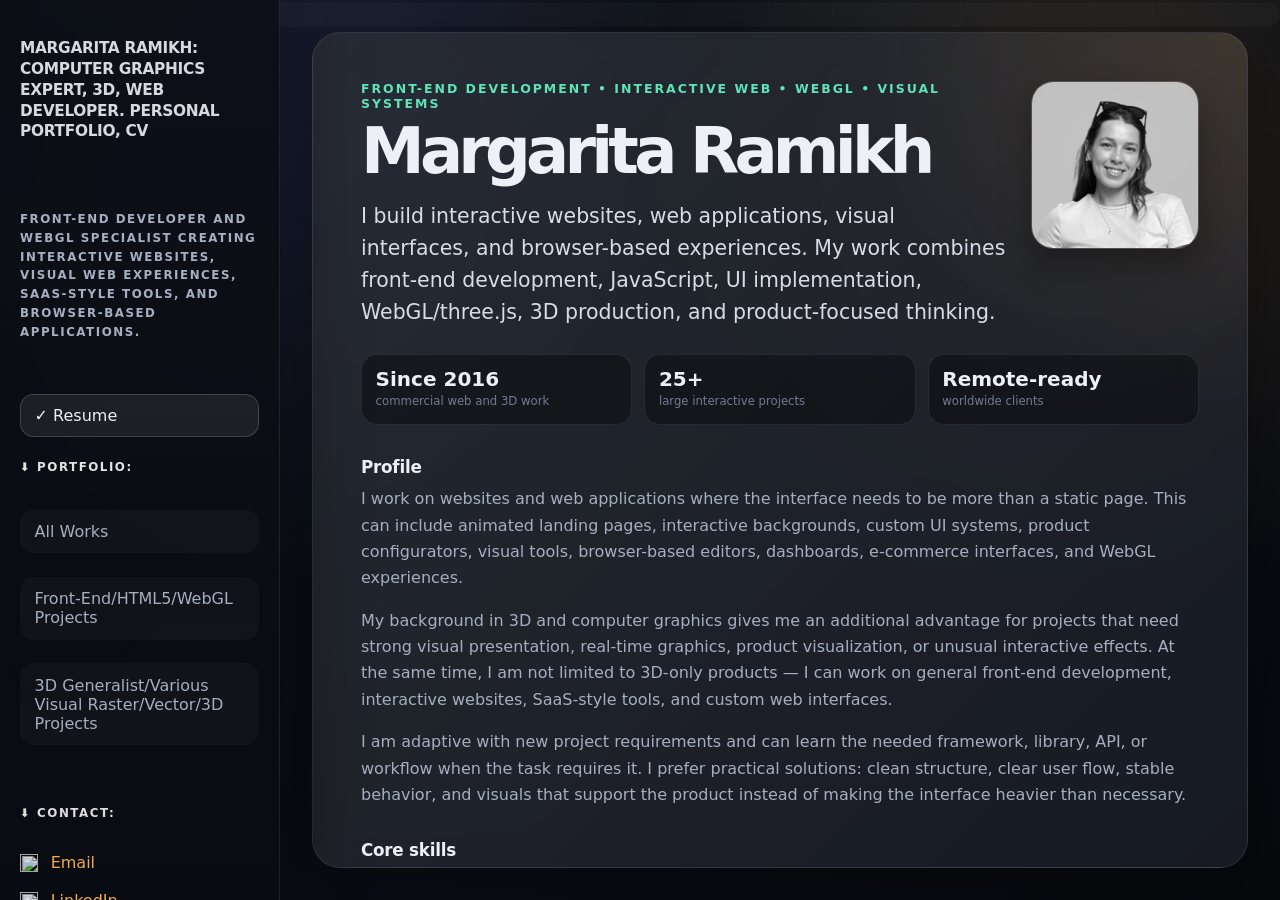
==== commit 855cd431: "Update index.html" ====
--- a/margaritaramikh/index.html
+++ b/margaritaramikh/index.html
@@ -6,7 +6,7 @@
 	<meta charset="UTF-8">
 	<meta name="description" content="Portfolio and resume for Margarita Ramikh, Blender3D generalist, WebGL developer, and computer graphics specialist.">
 	<!-- <link href="main.css" rel="stylesheet" type="text/css"> -->
-	<link rel="stylesheet" type="text/css" href="./main.css?v=20260605-flex-layout-fix-v3">
+	<link rel="stylesheet" type="text/css" href="./main.css?v=20260620-filter-v5">
 </head>
 
 <!--  <style>
@@ -218,32 +218,6 @@
 
 
 
-		<div class="gallery FrontEndItem">
-			<p>DEF Furniture — Live 3D Product Designer for Custom Furniture</p>
-		
-			<div class="slideshow-container">
-				<div class="mySlides37" style="display: block;">
-					<img src="img/def_furniture_0.jpg" style="width:100%" alt="DEF Furniture online 3D product designer">
-				</div>
-		
-				<div class="mySlides37" style="display: none;">
-					<img src="img/def_furniture_1.jpg" style="width:100%" alt="DEF Furniture configurator interface">
-				</div>
-		
-				<button type="button" class="prev" aria-label="Previous slide">❮</button>
-				<button type="button" class="next" aria-label="Next slide">❯</button>
-			</div>
-		
-			<div class="desc">
-				<a href="https://deffurniture.com" target="_blank"><i>deffurniture.com</i></a>
-				<br><br>
-		
-				Live customer-facing 3D product designer created for a made-to-measure furniture company website. The configurator helps customers build custom storage furniture in the browser by changing dimensions, layout options, finishes, doors, drawers, and other product details.
-				<br><br>
-		
-				This project is a dedicated real-business implementation, focused on clear customer interaction, visual product preview, responsive interface behavior, and integration into the company’s online sales process.
-			</div>
-		</div>
 
 		<div class="gallery FrontEndItem">
 			<p>Arizona Barns Builder™ - core JS logic</p>
@@ -420,34 +394,7 @@
 		</div>
 
 
-		<div class="gallery FrontEndItem">
-			<p>LUNF.IO — Embeddable 3D Furniture Configurator Platform</p>
-		
-			<div class="slideshow-container">
-				<div class="mySlides36" style="display: block;">
-					<img src="img/lunfio_0.jpg" style="width:100%" alt="LUNF.IO 3D furniture configurator">
-				</div>
-		
-				<div class="mySlides36" style="display: none;">
-					<img src="img/lunfio_1.jpg" style="width:100%" alt="LUNF.IO configurator setup interface">
-				</div>
-		
-				<button type="button" class="prev" aria-label="Previous slide">❮</button>
-				<button type="button" class="next" aria-label="Next slide">❯</button>
-			</div>
-		
-			<div class="desc">
-				<a href="https://lunf.io/" target="_blank"><i>LUNF.IO</i></a>
-				<br><br>
-		
-				Browser-based 3D furniture configurator platform for wardrobe, closet, and storage companies. The system allows furniture businesses to present configurable products directly on their websites, with real-time visual changes, material options, product rules, and customer request flow.
-				<br><br>
-		
-				My work included front-end development, WebGL/three.js implementation, configurator logic, UI structure, responsive behavior, 3D asset preparation, and practical product flow for furniture sales.
-			</div>
-		</div>
-
-		
+
 		<div class="gallery BlenderItem">
 			<p>VR Room Demo (WebGL)</p>
 			<div class="slideshow-container">
@@ -1980,26 +1927,46 @@
     function showBio() {
       if (bio) bio.style.display = 'flex';
       if (portfolio) portfolio.style.display = 'none';
-      webItems.concat(graphicItems).forEach(function (item) { item.style.display = ''; });
+
+      webItems.concat(graphicItems).forEach(function (item) {
+        item.style.display = '';
+      });
+
       setActive('about');
-      document.body.classList.remove('showing-portfolio', 'portfolio-filter-all', 'portfolio-filter-webgl', 'portfolio-filter-graphics');
-	  document.body.classList.add('showing-bio');
+
+      document.body.classList.remove(
+        'showing-portfolio',
+        'portfolio-filter-all',
+        'portfolio-filter-webgl',
+        'portfolio-filter-graphics'
+      );
+      document.body.classList.add('showing-bio');
     }
 
     function showPortfolio(filter) {
+      var activeFilter = filter === 'webgl' || filter === 'graphics' ? filter : 'all';
+
       if (bio) bio.style.display = 'none';
-      if (portfolio) portfolio.style.display = 'grid';
-
-      webItems.forEach(function (item) {
-        item.style.display = filter === 'graphics' ? 'none' : 'block';
+
+      /* CSS controls the portfolio layout. Do not force grid here,
+         because the fixed layout uses flex-wrap. */
+      if (portfolio) portfolio.style.display = '';
+
+      /* Clear old inline display values. Filtering is now class-based,
+         so CSS cannot be accidentally overridden by old inline states. */
+      webItems.concat(graphicItems).forEach(function (item) {
+        item.style.display = '';
       });
-      graphicItems.forEach(function (item) {
-        item.style.display = filter === 'webgl' ? 'none' : 'block';
-      });
-
-      setActive(filter === 'webgl' ? 'webgl' : filter === 'graphics' ? 'graphics' : 'portfolio');
-      document.body.classList.remove('showing-bio', 'portfolio-filter-all', 'portfolio-filter-webgl', 'portfolio-filter-graphics');
-	  document.body.classList.add('showing-portfolio', 'portfolio-filter-' + (filter || 'all'));
+
+      setActive(activeFilter === 'webgl' ? 'webgl' : activeFilter === 'graphics' ? 'graphics' : 'portfolio');
+
+      document.body.classList.remove(
+        'showing-bio',
+        'portfolio-filter-all',
+        'portfolio-filter-webgl',
+        'portfolio-filter-graphics'
+      );
+      document.body.classList.add('showing-portfolio', 'portfolio-filter-' + activeFilter);
     }
 
     function route(hash) {
@@ -2030,6 +1997,7 @@
     });
 
     window.addEventListener('hashchange', function () { route(); });
+    window.addEventListener('popstate', function () { route(); });
     route();
   }
 
--- a/margaritaramikh/main.css
+++ b/margaritaramikh/main.css
@@ -659,12 +659,47 @@
 }
 
 /* ==========================================================
-   Portfolio layout + slider fix v3
-   Use this on a CLEAN main.css, or paste at the very bottom.
-   It replaces the portfolio grid with a flex layout so Safari
-   cannot collapse grid rows and stack cards over each other.
+   Portfolio layout + slider/filter fix v5
+
+   Fixes:
+   1) Portfolio category links work again:
+      All Works / Front-End-WebGL / 3D-Graphics.
+   2) Portfolio cards use flex-wrap instead of fragile grid rows.
+   3) Slider media keeps a real height and does not collapse.
+   4) Direct hash links still work if JavaScript is slow.
    ========================================================== */
 
+/* Correct active styles for the real navigation IDs */
+#bioLink,
+#portfolioLink,
+#frontendLink,
+#grafics3dLink {
+  display: inline-flex;
+  width: 100%;
+  cursor: pointer;
+  color: var(--muted) !important;
+  text-decoration: none !important;
+  padding: 0.7rem 0.85rem;
+  margin: 0.15rem 0;
+  border: 1px solid transparent;
+  border-radius: 0.85rem;
+  background: rgba(255, 255, 255, 0.03);
+}
+
+#bioLink:hover,
+#portfolioLink:hover,
+#frontendLink:hover,
+#grafics3dLink:hover,
+#bioLink.is-active,
+#portfolioLink.is-active,
+#frontendLink.is-active,
+#grafics3dLink.is-active {
+  color: var(--text) !important;
+  border-color: var(--border-strong);
+  background: rgba(255, 255, 255, 0.075);
+}
+
+/* Main portfolio container: flex is safer than CSS grid for this card/slider layout */
 #mainPortfolioContent {
   align-content: flex-start !important;
   align-items: flex-start !important;
@@ -674,6 +709,7 @@
   padding-bottom: 4rem !important;
 }
 
+/* Show portfolio in all portfolio routes */
 body.showing-portfolio #mainPortfolioContent,
 #portfolio:target ~ #mainPortfolioContent,
 #webgl:target ~ #mainPortfolioContent,
@@ -682,30 +718,65 @@
   flex-wrap: wrap !important;
 }
 
-#about:target ~ #mainPortfolioContent,
-body.showing-bio #mainPortfolioContent {
+/* Hide portfolio in resume/about route */
+body.showing-bio #mainPortfolioContent,
+#about:target ~ #mainPortfolioContent {
   display: none !important;
 }
 
+/* Hide resume/about in portfolio routes */
+body.showing-portfolio #mainBioContent,
+#portfolio:target ~ #mainBioContent,
+#webgl:target ~ #mainBioContent,
+#graphics:target ~ #mainBioContent {
+  display: none !important;
+}
+
+/* Portfolio intro is always full width */
 #mainPortfolioContent .portfolio-intro {
   flex: 0 0 100% !important;
   width: 100% !important;
   max-width: none !important;
 }
 
-#portfolio:target ~ #mainPortfolioContent .FrontEndItem,
-#portfolio:target ~ #mainPortfolioContent .BlenderItem,
-#webgl:target ~ #mainPortfolioContent .FrontEndItem,
-#graphics:target ~ #mainPortfolioContent .BlenderItem,
-body.showing-portfolio #mainPortfolioContent .gallery {
+/* Fallback filtering for direct hash links before/without JavaScript */
+#portfolio:target ~ #mainPortfolioContent div.gallery {
   display: flex !important;
 }
 
-#webgl:target ~ #mainPortfolioContent .BlenderItem,
-#graphics:target ~ #mainPortfolioContent .FrontEndItem {
+#webgl:target ~ #mainPortfolioContent div.gallery.BlenderItem,
+#graphics:target ~ #mainPortfolioContent div.gallery.FrontEndItem {
   display: none !important;
 }
 
+#webgl:target ~ #mainPortfolioContent div.gallery.FrontEndItem,
+#graphics:target ~ #mainPortfolioContent div.gallery.BlenderItem {
+  display: flex !important;
+}
+
+/* JavaScript-controlled category filters.
+   These rules are intentionally very specific and placed after hash fallback rules. */
+html body.showing-portfolio.portfolio-filter-all #mainPortfolioContent div.gallery {
+  display: flex !important;
+}
+
+html body.showing-portfolio.portfolio-filter-webgl #mainPortfolioContent div.gallery {
+  display: none !important;
+}
+
+html body.showing-portfolio.portfolio-filter-webgl #mainPortfolioContent div.gallery.FrontEndItem {
+  display: flex !important;
+}
+
+html body.showing-portfolio.portfolio-filter-graphics #mainPortfolioContent div.gallery {
+  display: none !important;
+}
+
+html body.showing-portfolio.portfolio-filter-graphics #mainPortfolioContent div.gallery.BlenderItem {
+  display: flex !important;
+}
+
+/* Portfolio card layout */
 #mainPortfolioContent div.gallery {
   flex: 1 1 21rem !important;
   min-width: min(100%, 21rem) !important;
@@ -726,6 +797,7 @@
   min-height: 4.3rem !important;
 }
 
+/* Real slider height: prevents collapsed image/iframe strips */
 #mainPortfolioContent .slideshow-container {
   flex: 0 0 auto !important;
   position: relative !important;
@@ -738,7 +810,8 @@
   overflow: hidden !important;
 }
 
-#mainPortfolioContent .slideshow-container > div:not(.image-missing-note) {
+/* Slides sit inside the fixed-height slider */
+#mainPortfolioContent .slideshow-container > div:not(.image-missing-note):not(.slide-counter) {
   position: absolute !important;
   inset: 0 !important;
   width: 100% !important;
@@ -747,15 +820,15 @@
   display: none !important;
 }
 
-#mainPortfolioContent .slideshow-container > div:not(.image-missing-note):first-of-type {
+#mainPortfolioContent .slideshow-container > div:not(.image-missing-note):not(.slide-counter):first-of-type {
   display: block !important;
 }
 
-#mainPortfolioContent .slideshow-container.is-ready > div:not(.image-missing-note) {
+#mainPortfolioContent .slideshow-container.is-ready > div:not(.image-missing-note):not(.slide-counter) {
   display: none !important;
 }
 
-#mainPortfolioContent .slideshow-container.is-ready > div.is-current-slide:not(.image-missing-note) {
+#mainPortfolioContent .slideshow-container.is-ready > div.is-current-slide:not(.image-missing-note):not(.slide-counter) {
   display: block !important;
 }
 
@@ -771,6 +844,7 @@
   border: 0 !important;
 }
 
+/* Description stays inside the card */
 #mainPortfolioContent div.desc {
   flex: 0 0 auto !important;
   position: relative !important;
@@ -801,7 +875,12 @@
   margin: 0 !important;
 }
 
+/* Mobile/tablet layout */
 @media screen and (max-width: 980px) {
+  body {
+    overflow: auto !important;
+  }
+
   body.showing-portfolio {
     overflow: auto !important;
   }
--- a/margaritaramikh/main.css
+++ b/margaritaramikh/main.css
@@ -659,12 +659,47 @@
 }
 
 /* ==========================================================
-   Portfolio layout + slider fix v3
-   Use this on a CLEAN main.css, or paste at the very bottom.
-   It replaces the portfolio grid with a flex layout so Safari
-   cannot collapse grid rows and stack cards over each other.
+   Portfolio layout + slider/filter fix v5
+
+   Fixes:
+   1) Portfolio category links work again:
+      All Works / Front-End-WebGL / 3D-Graphics.
+   2) Portfolio cards use flex-wrap instead of fragile grid rows.
+   3) Slider media keeps a real height and does not collapse.
+   4) Direct hash links still work if JavaScript is slow.
    ========================================================== */
 
+/* Correct active styles for the real navigation IDs */
+#bioLink,
+#portfolioLink,
+#frontendLink,
+#grafics3dLink {
+  display: inline-flex;
+  width: 100%;
+  cursor: pointer;
+  color: var(--muted) !important;
+  text-decoration: none !important;
+  padding: 0.7rem 0.85rem;
+  margin: 0.15rem 0;
+  border: 1px solid transparent;
+  border-radius: 0.85rem;
+  background: rgba(255, 255, 255, 0.03);
+}
+
+#bioLink:hover,
+#portfolioLink:hover,
+#frontendLink:hover,
+#grafics3dLink:hover,
+#bioLink.is-active,
+#portfolioLink.is-active,
+#frontendLink.is-active,
+#grafics3dLink.is-active {
+  color: var(--text) !important;
+  border-color: var(--border-strong);
+  background: rgba(255, 255, 255, 0.075);
+}
+
+/* Main portfolio container: flex is safer than CSS grid for this card/slider layout */
 #mainPortfolioContent {
   align-content: flex-start !important;
   align-items: flex-start !important;
@@ -674,6 +709,7 @@
   padding-bottom: 4rem !important;
 }
 
+/* Show portfolio in all portfolio routes */
 body.showing-portfolio #mainPortfolioContent,
 #portfolio:target ~ #mainPortfolioContent,
 #webgl:target ~ #mainPortfolioContent,
@@ -682,30 +718,65 @@
   flex-wrap: wrap !important;
 }
 
-#about:target ~ #mainPortfolioContent,
-body.showing-bio #mainPortfolioContent {
+/* Hide portfolio in resume/about route */
+body.showing-bio #mainPortfolioContent,
+#about:target ~ #mainPortfolioContent {
   display: none !important;
 }
 
+/* Hide resume/about in portfolio routes */
+body.showing-portfolio #mainBioContent,
+#portfolio:target ~ #mainBioContent,
+#webgl:target ~ #mainBioContent,
+#graphics:target ~ #mainBioContent {
+  display: none !important;
+}
+
+/* Portfolio intro is always full width */
 #mainPortfolioContent .portfolio-intro {
   flex: 0 0 100% !important;
   width: 100% !important;
   max-width: none !important;
 }
 
-#portfolio:target ~ #mainPortfolioContent .FrontEndItem,
-#portfolio:target ~ #mainPortfolioContent .BlenderItem,
-#webgl:target ~ #mainPortfolioContent .FrontEndItem,
-#graphics:target ~ #mainPortfolioContent .BlenderItem,
-body.showing-portfolio #mainPortfolioContent .gallery {
+/* Fallback filtering for direct hash links before/without JavaScript */
+#portfolio:target ~ #mainPortfolioContent div.gallery {
   display: flex !important;
 }
 
-#webgl:target ~ #mainPortfolioContent .BlenderItem,
-#graphics:target ~ #mainPortfolioContent .FrontEndItem {
+#webgl:target ~ #mainPortfolioContent div.gallery.BlenderItem,
+#graphics:target ~ #mainPortfolioContent div.gallery.FrontEndItem {
   display: none !important;
 }
 
+#webgl:target ~ #mainPortfolioContent div.gallery.FrontEndItem,
+#graphics:target ~ #mainPortfolioContent div.gallery.BlenderItem {
+  display: flex !important;
+}
+
+/* JavaScript-controlled category filters.
+   These rules are intentionally very specific and placed after hash fallback rules. */
+html body.showing-portfolio.portfolio-filter-all #mainPortfolioContent div.gallery {
+  display: flex !important;
+}
+
+html body.showing-portfolio.portfolio-filter-webgl #mainPortfolioContent div.gallery {
+  display: none !important;
+}
+
+html body.showing-portfolio.portfolio-filter-webgl #mainPortfolioContent div.gallery.FrontEndItem {
+  display: flex !important;
+}
+
+html body.showing-portfolio.portfolio-filter-graphics #mainPortfolioContent div.gallery {
+  display: none !important;
+}
+
+html body.showing-portfolio.portfolio-filter-graphics #mainPortfolioContent div.gallery.BlenderItem {
+  display: flex !important;
+}
+
+/* Portfolio card layout */
 #mainPortfolioContent div.gallery {
   flex: 1 1 21rem !important;
   min-width: min(100%, 21rem) !important;
@@ -726,6 +797,7 @@
   min-height: 4.3rem !important;
 }
 
+/* Real slider height: prevents collapsed image/iframe strips */
 #mainPortfolioContent .slideshow-container {
   flex: 0 0 auto !important;
   position: relative !important;
@@ -738,7 +810,8 @@
   overflow: hidden !important;
 }
 
-#mainPortfolioContent .slideshow-container > div:not(.image-missing-note) {
+/* Slides sit inside the fixed-height slider */
+#mainPortfolioContent .slideshow-container > div:not(.image-missing-note):not(.slide-counter) {
   position: absolute !important;
   inset: 0 !important;
   width: 100% !important;
@@ -747,15 +820,15 @@
   display: none !important;
 }
 
-#mainPortfolioContent .slideshow-container > div:not(.image-missing-note):first-of-type {
+#mainPortfolioContent .slideshow-container > div:not(.image-missing-note):not(.slide-counter):first-of-type {
   display: block !important;
 }
 
-#mainPortfolioContent .slideshow-container.is-ready > div:not(.image-missing-note) {
+#mainPortfolioContent .slideshow-container.is-ready > div:not(.image-missing-note):not(.slide-counter) {
   display: none !important;
 }
 
-#mainPortfolioContent .slideshow-container.is-ready > div.is-current-slide:not(.image-missing-note) {
+#mainPortfolioContent .slideshow-container.is-ready > div.is-current-slide:not(.image-missing-note):not(.slide-counter) {
   display: block !important;
 }
 
@@ -771,6 +844,7 @@
   border: 0 !important;
 }
 
+/* Description stays inside the card */
 #mainPortfolioContent div.desc {
   flex: 0 0 auto !important;
   position: relative !important;
@@ -801,7 +875,12 @@
   margin: 0 !important;
 }
 
+/* Mobile/tablet layout */
 @media screen and (max-width: 980px) {
+  body {
+    overflow: auto !important;
+  }
+
   body.showing-portfolio {
     overflow: auto !important;
   }
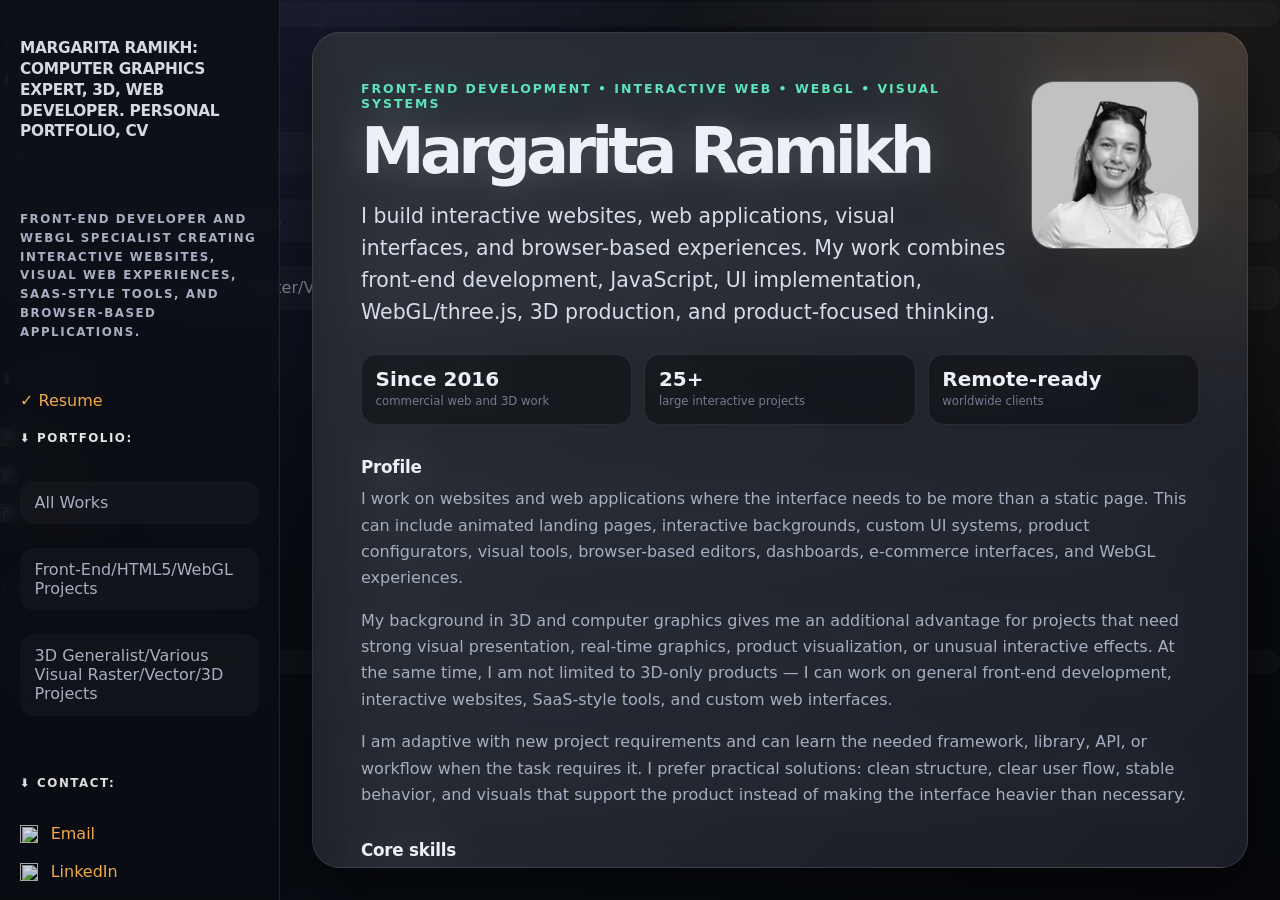
==== commit 5f00d642: "Update index.html" ====
--- a/margaritaramikh/index.html
+++ b/margaritaramikh/index.html
@@ -6,7 +6,7 @@
 	<meta charset="UTF-8">
 	<meta name="description" content="Portfolio and resume for Margarita Ramikh, Blender3D generalist, WebGL developer, and computer graphics specialist.">
 	<!-- <link href="main.css" rel="stylesheet" type="text/css"> -->
-	<link rel="stylesheet" type="text/css" href="./main.css?v=20260620-filter-v5">
+	<link rel="stylesheet" type="text/css" href="./main.css?v=20260620-v7-filter-topworks">
 </head>
 
 <!--  <style>
@@ -219,6 +219,23 @@
 
 
 
+
+
+		<div class="gallery FrontEndItem">
+			<p>LUNF.IO — Embeddable 3D Furniture Configurator</p>
+			<div class="slideshow-container">
+				<div class="project-placeholder-slide" style="display: block;">
+					<div class="project-placeholder-content">LUNF.IO<br><span>3D furniture configurator</span></div>
+				</div>
+			</div>
+			<div class="desc">
+				<a href="https://lunf.io/" target="_blank"><i>LUNF.IO</i></a>
+				<br><br>
+				Browser-based 3D furniture configurator for wardrobe, closet, and storage companies. The system lets furniture businesses present configurable products directly on their websites, with real-time visual changes, material options, product rules, and customer request flow.
+				<br><br>
+				Work included front-end development, WebGL/three.js implementation, configurator logic, UI structure, responsive behavior, 3D asset preparation, and practical product flow for furniture sales.
+			</div>
+		</div>
 		<div class="gallery FrontEndItem">
 			<p>Arizona Barns Builder™ - core JS logic</p>
 			<div class="slideshow-container">
@@ -244,6 +261,23 @@
 
 
 		
+
+
+		<div class="gallery FrontEndItem">
+			<p>DEF Furniture — Live 3D Product Designer</p>
+			<div class="slideshow-container">
+				<div class="project-placeholder-slide" style="display: block;">
+					<div class="project-placeholder-content">DEF Furniture<br><span>custom furniture designer</span></div>
+				</div>
+			</div>
+			<div class="desc">
+				<a href="https://deffurniture.com" target="_blank"><i>deffurniture.com</i></a>
+				<br><br>
+				Live customer-facing 3D product designer created for a made-to-measure furniture company website. The configurator helps customers build custom storage furniture in the browser by changing dimensions, layout options, finishes, doors, drawers, and other product details.
+				<br><br>
+				This project is a dedicated real-business implementation focused on clear customer interaction, visual product preview, responsive interface behavior, and integration into the company’s online sales process.
+			</div>
+		</div>
 
 		<div class="gallery FrontEndItem">
 			<p>Artiva T-shirt Designer</p>
@@ -1801,8 +1835,8 @@
 (function () {
   'use strict';
 
-  if (window.__portfolioStaticUiV9) return;
-  window.__portfolioStaticUiV9 = true;
+  if (window.__portfolioStaticUiV10) return;
+  window.__portfolioStaticUiV10 = true;
 
   function ready(fn) {
     if (document.readyState === 'loading') document.addEventListener('DOMContentLoaded', fn);
@@ -1831,7 +1865,8 @@
       if (!child || child.tagName !== 'DIV') return false;
       if (child.classList && (child.classList.contains('image-missing-note') || child.classList.contains('slide-counter'))) return false;
       if (/\bmySlides\d+\b/.test(child.className || '')) return true;
-      if (child.querySelector && child.querySelector('img, video, iframe')) return true;
+      if (child.classList && child.classList.contains('project-placeholder-slide')) return true;
+      if (child.querySelector && child.querySelector('img, video, iframe, .project-placeholder-content')) return true;
       return false;
     });
   }
@@ -1904,6 +1939,22 @@
     });
   }
 
+  function setBodyRoute(routeName) {
+    document.body.classList.remove(
+      'showing-bio',
+      'showing-portfolio',
+      'portfolio-filter-all',
+      'portfolio-filter-webgl',
+      'portfolio-filter-graphics'
+    );
+
+    if (routeName === 'about') {
+      document.body.classList.add('showing-bio');
+    } else {
+      document.body.classList.add('showing-portfolio', 'portfolio-filter-' + routeName);
+    }
+  }
+
   function setupNavigation() {
     var bio = document.getElementById('mainBioContent');
     var portfolio = document.getElementById('mainPortfolioContent');
@@ -1924,49 +1975,37 @@
       });
     }
 
+    function clearItemState(item) {
+      item.hidden = false;
+      item.style.removeProperty('display');
+    }
+
     function showBio() {
       if (bio) bio.style.display = 'flex';
       if (portfolio) portfolio.style.display = 'none';
-
-      webItems.concat(graphicItems).forEach(function (item) {
-        item.style.display = '';
+      webItems.concat(graphicItems).forEach(clearItemState);
+      setActive('about');
+      setBodyRoute('about');
+    }
+
+    function showPortfolio(filter) {
+      filter = filter || 'all';
+
+      if (bio) bio.style.display = 'none';
+      if (portfolio) portfolio.style.removeProperty('display');
+
+      webItems.forEach(function (item) {
+        item.style.removeProperty('display');
+        item.hidden = filter === 'graphics';
       });
 
-      setActive('about');
-
-      document.body.classList.remove(
-        'showing-portfolio',
-        'portfolio-filter-all',
-        'portfolio-filter-webgl',
-        'portfolio-filter-graphics'
-      );
-      document.body.classList.add('showing-bio');
-    }
-
-    function showPortfolio(filter) {
-      var activeFilter = filter === 'webgl' || filter === 'graphics' ? filter : 'all';
-
-      if (bio) bio.style.display = 'none';
-
-      /* CSS controls the portfolio layout. Do not force grid here,
-         because the fixed layout uses flex-wrap. */
-      if (portfolio) portfolio.style.display = '';
-
-      /* Clear old inline display values. Filtering is now class-based,
-         so CSS cannot be accidentally overridden by old inline states. */
-      webItems.concat(graphicItems).forEach(function (item) {
-        item.style.display = '';
+      graphicItems.forEach(function (item) {
+        item.style.removeProperty('display');
+        item.hidden = filter === 'webgl';
       });
 
-      setActive(activeFilter === 'webgl' ? 'webgl' : activeFilter === 'graphics' ? 'graphics' : 'portfolio');
-
-      document.body.classList.remove(
-        'showing-bio',
-        'portfolio-filter-all',
-        'portfolio-filter-webgl',
-        'portfolio-filter-graphics'
-      );
-      document.body.classList.add('showing-portfolio', 'portfolio-filter-' + activeFilter);
+      setActive(filter === 'webgl' ? 'webgl' : filter === 'graphics' ? 'graphics' : 'portfolio');
+      setBodyRoute(filter);
     }
 
     function route(hash) {
@@ -1997,7 +2036,6 @@
     });
 
     window.addEventListener('hashchange', function () { route(); });
-    window.addEventListener('popstate', function () { route(); });
     route();
   }
 
@@ -2040,3 +2078,2044 @@
 </script>
 </body>
 </html>
+
+			<a href="#about" id="bioLink">✓ Resume</a>
+			<br>
+			<p style="color:rgb(223, 230, 226)">⬇ PORTFOLIO:</p>
+			<br>
+			<div id="portfoliolink">
+				<a href="#portfolio" id="portfolioLink" style="color: #5f903c;">All Works</a><br><br>
+				<a href="#webgl" id="frontendLink" style="color: #6672f9;">Front-End/HTML5/WebGL Projects</a><br><br>
+				<a href="#graphics" id="grafics3dLink" style="color: #bd6767;">3D Generalist/Various Visual Raster/Vector/3D Projects</a><br><br>
+			</div>
+			<br>
+
+
+			<p style="color:#dddddd">⬇ CONTACT:</p>
+			<br>
+			<img src="img/email1.png" class="icons">
+			<a target="_blank" href="mailto:riramikh@gmx.com">Email</a>
+			<br>
+	
+			<br> 
+			<img src="img/LinkedIn_logo1.png" class="icons">
+			<a target="_blank" href="https://www.linkedin.com/in/rita-ramikh/">LinkedIn</a>
+			<br>
+		
+			<br> 
+			<img src="img/Upwork_logo1.png" class="icons">
+			<a target="_blank" href="https://www.upwork.com/freelancers/~018dd7ff37ff5c8c95">Upwork</a>
+			<br>
+
+			<!-- <br> 
+			<img src="img/Upwork_logo.png" class="icons">
+			<a target="_blank" href="https://www.upwork.com/freelancers/~018dd7ff37ff5c8c95">Other</a>
+			<br>--><br>
+
+
+
+
+		</div>	
+		<br>
+		<br>
+
+		<footer>
+			<i>Where: Brazil/Argentina/Uruguay<br><br>
+			© 2022 All Rights Reserved
+			</i>
+		</footer>
+	
+	
+	
+	</div>
+
+	<!-- <div id="close_navbar" style="opacity:0.3">
+		✕
+	</div>  -->
+	
+	<!-- END NAV -->
+
+	<div id="about" class="hash-anchor" aria-hidden="true"></div>
+	<div id="portfolio" class="hash-anchor" aria-hidden="true"></div>
+	<div id="webgl" class="hash-anchor" aria-hidden="true"></div>
+	<div id="graphics" class="hash-anchor" aria-hidden="true"></div>
+
+	<!-- !PAGE CONTENT! -->	
+	<div id="mainBioContent">
+		<div id="BioBlock">
+
+			<div id="BioText">
+			
+				<img id="photoBlock" src="img/margaritaphoto.png" alt="Margarita Ramikh portrait">
+			
+				<div class="bio-kicker">Front-end development • Interactive web • WebGL • Visual systems</div>
+				<h1>Margarita Ramikh</h1>
+			
+				<p class="bio-lead">
+					I build interactive websites, web applications, visual interfaces, and browser-based experiences. My work combines front-end development, JavaScript, UI implementation, WebGL/three.js, 3D production, and product-focused thinking.
+				</p>
+			
+				<div class="bio-stats" aria-label="Professional summary">
+					<span><strong>Since 2016</strong><small>commercial web and 3D work</small></span>
+					<span><strong>25+</strong><small>large interactive projects</small></span>
+					<span><strong>Remote-ready</strong><small>worldwide clients</small></span>
+				</div>
+			
+				<h2>Profile</h2>
+			
+				<p>
+					I work on websites and web applications where the interface needs to be more than a static page. This can include animated landing pages, interactive backgrounds, custom UI systems, product configurators, visual tools, browser-based editors, dashboards, e-commerce interfaces, and WebGL experiences.
+				</p>
+			
+				<p>
+					My background in 3D and computer graphics gives me an additional advantage for projects that need strong visual presentation, real-time graphics, product visualization, or unusual interactive effects. At the same time, I am not limited to 3D-only products — I can work on general front-end development, interactive websites, SaaS-style tools, and custom web interfaces.
+				</p>
+			
+				<p>
+					I am adaptive with new project requirements and can learn the needed framework, library, API, or workflow when the task requires it. I prefer practical solutions: clean structure, clear user flow, stable behavior, and visuals that support the product instead of making the interface heavier than necessary.
+				</p>
+			
+				<h2>Core skills</h2>
+			
+				<div class="skill-grid">
+					<p>
+						<strong>Front-End Development</strong><br>
+						HTML5, CSS3, JavaScript, TypeScript basics, React basics, responsive layout, animations, DOM logic, forms, browser APIs, API integration, JSON, SVG, accessibility basics.
+					</p>
+			
+					<p>
+						<strong>Interactive Web / Creative Development</strong><br>
+						three.js, WebGL, GLSL basics, Canvas, fabric.js, interactive backgrounds, animated interfaces, product configurators, visual editors, browser-based tools, real-time previews.
+					</p>
+			
+					<p>
+						<strong>3D / Visual Production</strong><br>
+						Blender3D, Cycles, modeling, texturing, lighting, rendering, animation, asset optimization, WebGL-ready assets, product visualization, Photoshop, Inkscape, Substance Painter.
+					</p>
+			
+					<p>
+						<strong>Web Platforms / Integration</strong><br>
+						WordPress, WooCommerce, custom front-end integration, e-commerce product pages, hosting setup, Git/GitHub, npm, Vite, browser DevTools, performance optimization.
+					</p>
+			
+					<p>
+						<strong>AI-assisted Development</strong><br>
+						ChatGPT, Codex-style coding assistance, AI-assisted prototyping, code review, debugging support, automation, and faster iteration during development.
+					</p>
+				</div>
+			
+				<h2>Selected clients and projects</h2>
+			
+				<p>
+					I have contributed to commercial work for brands and teams including Volkswagen, Puzzlehome.pro, numan.com, Steinmetz-Werl.at, AquaScan.com, Varsitybase.com, Hemero.us, Artiva-sports.com, Scentcraft.com, Tomodachi.town, 3up3downsports.com, Cubic.co.at, and Airtasker.com.
+				</p>
+			
+				<h2>Working style</h2>
+			
+				<p>
+					I work best on projects that need both technical implementation and strong visual quality: interactive websites, SaaS interfaces, WebGL scenes, animated landing pages, product configurators, e-commerce tools, custom front-end flows, browser-based editors, and visual web applications.
+				</p>
+			
+				<div class="bio-actions">
+					<a href="#portfolio" data-show-portfolio>View portfolio</a>
+					<a href="mailto:margaritaramikh@12141.net">Contact by email</a>
+				</div>
+			
+			</div>
+			
+		</div>
+	</div>
+
+
+
+
+
+
+
+
+
+
+
+
+
+
+
+
+
+
+	<div id="mainPortfolioContent">
+
+		<section class="portfolio-intro" aria-label="Portfolio introduction">
+			<div>
+				<p class="eyebrow">Selected portfolio</p>
+				<h1>Margarita Ramikh work archive</h1>
+				<p>Commercial WebGL, front-end, configurator, Blender3D, visualization, animation, and production graphics projects. All original project cards from the previous page are preserved below.</p>
+			</div>
+			<div class="portfolio-meta" aria-label="Project counters">
+				<span><strong>62</strong><small>project cards</small></span>
+				<span><strong>30</strong><small>WebGL / front-end</small></span>
+				<span><strong>32</strong><small>3D / graphics</small></span>
+			</div>
+		</section>
+
+
+		<!-- LUNF.IO -->
+		<div class="gallery FrontEndItem featured-work">
+			<p>LUNF.IO — Embeddable 3D Furniture Configurator</p>
+
+			<div class="slideshow-container">
+				<div class="mySlides36 project-placeholder" style="display: block;">
+					<div>
+						<strong>LUNF.IO</strong>
+						<span>Browser-based 3D furniture configurator for wardrobe, closet, and storage companies.</span>
+						<small>Add a real screenshot later by replacing this placeholder with an image.</small>
+					</div>
+				</div>
+			</div>
+
+			<div class="desc">
+				<a href="https://lunf.io/" target="_blank"><i>LUNF.IO</i></a>
+				<br><br>
+				Embeddable browser-based 3D furniture configurator for wardrobe, closet, and storage companies. The system helps furniture businesses present configurable products directly on their websites, with real-time visual changes, material options, product rules, and customer request flow.
+				<br><br>
+				My work covered front-end development, WebGL/three.js implementation, configurator logic, UI structure, responsive behavior, 3D asset preparation, and practical product flow for furniture sales.
+			</div>
+		</div>
+
+
+		<!-- DEF FURNITURE -->
+		<div class="gallery FrontEndItem featured-work">
+			<p>DEF Furniture — Live 3D Product Designer for Custom Furniture</p>
+
+			<div class="slideshow-container">
+				<div class="mySlides37 project-placeholder" style="display: block;">
+					<div>
+						<strong>DEF Furniture</strong>
+						<span>Live customer-facing 3D product designer for made-to-measure furniture.</span>
+						<small>Add a real screenshot later by replacing this placeholder with an image.</small>
+					</div>
+				</div>
+			</div>
+
+			<div class="desc">
+				<a href="https://deffurniture.com" target="_blank"><i>deffurniture.com</i></a>
+				<br><br>
+				Live customer-facing 3D product designer created for a made-to-measure furniture company website. The configurator helps customers build custom storage furniture in the browser by changing dimensions, layout options, finishes, doors, drawers, and other product details.
+				<br><br>
+				Unlike a general platform presentation, this project is a dedicated real-business implementation focused on clear customer interaction, visual product preview, responsive interface behavior, and integration into the company’s online sales process.
+			</div>
+		</div>
+
+
+
+
+
+
+
+		<div class="gallery FrontEndItem">
+			<p>Arizona Barns Builder™ - core JS logic</p>
+			<div class="slideshow-container">
+				<div style="display: block;">
+					<img src="img/arizonabuilder.png" style="width:100%">
+				</div>
+				<!-- <button type="button" class="prev" aria-label="Previous slide">❮</button>
+				<button type="button" class="next" aria-label="Next slide">❯</button> -->
+			</div>
+			<div class="desc">
+				<a href="https://gjkngfd.github.io/arizonaBarnsBuilderDemo" target="_blank"><i>Online Website</i></a> 
+				<br><br>
+				three.js/JavaScript/Front-End (HTML5/CSS3)
+
+				As a software three.js/JavaScript engeneer I developed whole app logic and data flows plus basic graphics. The website allows to build customised barns structures.
+				...<br><br>
+				<i>"this is demo version, final result was much improved and different, it's hidden and copyrighted"</i>
+			</div>
+		</div>
+
+
+
+
+
+		
+
+		<div class="gallery FrontEndItem">
+			<p>Artiva T-shirt Designer</p>
+			<div class="slideshow-container">
+				<div class="mySlides20" style="display: block;">
+					<img src="img/Slides20_image0.jpg" style="width:100%">
+				</div>
+				<div class="mySlides20" style="display: none;">
+					<img src="img/Slides20_image1.jpg" style="width:100%">
+				</div>
+				<div class="mySlides20" style="display: none;">
+					<img src="img/Slides20_image2.jpg" style="width:100%">
+				</div>
+				<div class="mySlides20" style="display: none;">
+					<img src="img/Slides20_image3.jpg" style="width:100%">
+				</div>
+				<div class="mySlides20" style="display: none;">
+					<img src="img/Slides20_image4.jpg" style="width:100%">
+				</div>
+				<div class="mySlides20" style="display: none;">
+					<img src="img/Slides20_image5.jpg" style="width:100%">
+				</div>
+
+				<button type="button" class="prev" aria-label="Previous slide">❮</button>
+				<button type="button" class="next" aria-label="Next slide">❯</button>
+			</div>
+
+			<div class="desc">
+				<i><a href="https://artiva.store/3d-designer/laufshirts/performance-men-v-mesh" target="_blank">Artiva-sports.com</a></i>
+				<br><br>
+				Got a job in 2022 where I was to develop a website that allows building 3D shirts then generate PDF for printing and manage delivering data from UI to server<br>
+				<b>Skills used:<br>
+				Advanced three.js coding<br>
+				Advanced fabric.js coding<br>
+				Front-End UI/UX development (HTML5, CSS3, pure JavaScript);<br>
+				Blender3D (3D modelling, texturing, WebGL optimisations);<br>
+				2+ months
+				</b>
+				</div>
+		</div>
+
+
+
+
+		<div class="gallery FrontEndItem">
+			<p>Tomodachi three.js website</p>
+			<div class="slideshow-container">
+				<div class="mySlides19" style="display: block;">
+					<img src="img/Slides19_image0.png" style="width:100%">
+				</div>
+				<div class="mySlides19" style="display: none;">
+					<img src="img/Slides19_image1.jpg" style="width:100%">
+				</div>
+				<div class="mySlides19" style="display: none;">
+					<img src="img/Slides19_image5.jpg" style="width:100%">
+				</div>
+				<div class="mySlides19" style="display: none;">
+					<img src="img/Slides19_image2.jpg" style="width:100%">
+				</div>
+				<div class="mySlides19" style="display: none;">
+					<img src="img/Slides19_image3.jpg" style="width:100%">
+				</div>
+				<div class="mySlides19" style="display: none;">
+					<img src="img/Slides19_image4.jpg" style="width:100%">
+				</div>
+				<div class="mySlides19" style="display: none;">
+					<img src="img/Slides19_image6.jpg" style="width:100%">
+				</div>
+				<div class="mySlides19" style="display: none;">
+					<img src="img/Slides19_image7.jpg" style="width:100%">
+				</div>
+
+				<button type="button" class="prev" aria-label="Previous slide">❮</button>
+				<button type="button" class="next" aria-label="Next slide">❯</button>
+			</div>
+
+			<!-- !!!!!!!!!!!!!!!!!!!!!!!! -->
+			<div class="desc">
+				<a href="http://gjkngfd.github.io/tmdchtwn/" target="_blank"><i>tomodachi.town</i></a> |
+				<!-- <a href="webgl/TomodachiTownWebsite" target="_blank"><i>12141.net</i></a>  -->
+				<br><br>
+				Client asked for a three.js website, a cute and colorful 3D city website. I drew a sketch illustration with iPad pencil, modeled and textured the 3D city in Blender according according the sketch, made special animations with Blender and tween.js, packed everything as a pure JavaScript/ three.js scene. Client was happy with the result.
+			</div>
+		</div>
+
+
+		<div class="gallery FrontEndItem">
+			<p>Varsity Base Jacket-Builder</p>
+			<div class="slideshow-container">
+				<div class="mySlides2" style="display: block;">
+					<img src="img/Slides2_image0.png" style="width:100%">
+				</div>
+				<div class="mySlides2" style="display: none;">
+					<img src="img/Slides2_image1.png" style="width:100%">
+				</div>
+				<div class="mySlides2" style="display: none;">
+					<img src="img/Slides2_image2.png" style="width:100%">
+				</div>
+				<div class="mySlides2" style="display: none;">
+					<img src="img/Slides2_image3.png" style="width:100%">
+				</div>
+
+				<button type="button" class="prev" aria-label="Previous slide">❮</button>
+				<button type="button" class="next" aria-label="Next slide">❯</button>
+			</div>
+
+
+			<!-- !!!!!!!!!!!!!!!!!!!!!!!! -->
+			<div class="desc">
+				<i><a href="https://varsitybase.com/jacket-builder" target="_blank">varsitybase.com/jacket-builder</a><!--  | 
+				<a href="https://varsitybase.com/jacket-builder" target="_blank">Local Copy</a> --></i>
+
+					<br><br>
+					Varsitybase.com asked for a three.js website that allows building custom design Baseball Jackets,
+					I successfully finished all requirements on time (a couple of months) using my skills: Javascript coding, three.js HTML coding, fabric.js Blender3D modelling/texturing, fabric.js
+					
+					Things I had to complete were:
+					1) WebGL scene Realistic and lightweight 3D jacket model with AO Shadows baked (I made it in Blender)
+					2) Ability to change materials colors and textures
+					3) Orbit control, camera and lights
+					4) Custom text input on 3D jacket (fabric.js)
+					5) Patches and user's input images on jacket
+					4) Screenshots being send to the server after the jacket is completed (json)
+				</div>
+		</div>
+
+
+		<div class="gallery BlenderItem">
+			<p>Omega Speedmaster Automatic 3D Renders</p>
+			<div class="slideshow-container">
+				<div class="mySlides1" style="display: block;">
+					<img src="img/Slides1_image0.png" style="width:100%">
+				</div>
+				<div class="mySlides1" style="display: none;">
+					<img src="img/Slides1_image1.png" style="width:100%">
+				</div>
+				<div class="mySlides1" style="display: none;">
+					<img src="img/Slides1_image2.png" style="width:100%">
+				</div>
+			
+				<button type="button" class="prev" aria-label="Previous slide">❮</button>
+				<button type="button" class="next" aria-label="Next slide">❯</button>
+			</div>
+			<div class="desc">
+				<br>
+				Got a request to make a high quality 3D model and renders of the famous watches. Made everything in Blender3D, 2017.
+			</div>
+		</div>
+
+
+
+		<div class="gallery BlenderItem">
+			<p>VR Room Demo (WebGL)</p>
+			<div class="slideshow-container">
+				<div style="display: block;">
+					<img src="img/vrroomdemo.jpg" style="width:100%">
+				</div>
+				<!-- <button type="button" class="prev" aria-label="Previous slide">❮</button>
+				<button type="button" class="next" aria-label="Next slide">❯</button> -->
+			</div>
+			<div class="desc">
+				<a href="https://dfjgwrp.github.io/roomVR/" target="_blank"><i>VR Room online</i></a> 
+				<br><br>
+				2019. Client asked to supply his projects with  3D assets (optimised geometry, baked shadows, etc) for  an online 3D webpage VR - WebGL, three.js.
+				This is just a demo, final result is hidden and under copyright. 
+			</div>
+		</div>
+
+
+
+
+		<div class="gallery FrontEndItem">
+			<p>AquaScan WebGL</p>
+			<div class="slideshow-container">
+				<div class="mySlides9" style="display: block;">
+					<img src="img/aquascan.png" style="width:100%">
+				</div>
+			</div>
+			<div class="desc">
+				<a href="https://www.aquascan.com/products/csw5600" target="_blank"><i>AquaScan.com</i></a> 
+					<br><br>
+					2018. WebGL, Blender, Upwork<br>
+					Norwegian company needed online visual representation of their product. I made all with Blender and three.js, client was happy with the result, long-term cooperation.
+			</div>
+		</div>
+
+
+		
+		<div class="gallery FrontEndItem">
+			<p>Informative live data generator</p>
+			<div class="slideshow-container">
+				<div class="mySlides3" style="display: block;">
+					<img src="img/Slides3_image0.png" style="width:100%">
+				</div>
+				<div class="mySlides3" style="display: none;">
+					<img src="img/Slides3_image1.png" style="width:100%">
+				</div>
+				<div class="mySlides3" style="display: none;">
+					<img src="img/Slides3_image2.png" style="width:100%">
+				</div>
+
+				<button type="button" class="prev" aria-label="Previous slide">❮</button>
+				<button type="button" class="next" aria-label="Next slide">❯</button>
+			</div>
+
+			<div class="desc">
+				<a href="https://dfjgwrp.github.io/generating_data_around_3d_hydrant/" target="_blank"><i>Result Webpage</i></a> 
+				<br><br>
+				Skills used:
+				JavaScript software engineering/Algorithms,  three.js, HTML5, CSS3<br>
+
+				I was hired to create a JavaScript/three.js webpage from scratch, the website must serve all necessary code and functions to allow user to generate live HTML/CSS labels filled with inputed text and pictures, placed in random places around 3D hydrant. <br><br>
+			I used pure JavaScript + three.js + HTML/CSS + Blender3D to create an original data system that takes input fields, fills and creates labels, places them around the hydrant. Try to fill the inputs and see result, you can also click the label near hydrant to see additional data. </div>
+		</div>
+
+
+
+
+		
+
+
+		<div class="gallery FrontEndItem">
+			<p>Medical Tech Animations (React-three.js)</p>
+			<div class="slideshow-container">
+				<div style="display: block;">
+					<img src="img/medicalthreejs.png" style="width:100%">
+				</div>
+				<!-- <button type="button" class="prev" aria-label="Previous slide">❮</button>
+				<button type="button" class="next" aria-label="Next slide">❯</button> -->
+			</div>
+			<div class="desc">
+				<a href="https://gjkngfd.github.io/r3f_medical_machines/" target="_blank"><i>react-three-fiber webpage</i></a> 
+				<br><br>
+				Contains animations, logic, post-processing effects.
+				I made this with React, react-three-fiber, three.js, Typescript, JavaScript.
+				Upwork client, 2021.
+			</div>
+		</div>
+
+
+
+
+
+
+
+
+		<div class="gallery BlenderItem">
+			<p>Memes to 3D icons + WebGL</p>
+			<div class="slideshow-container">
+
+				<div class="mySlides22" style="display: block;">
+					<img src="img/slides22_1.png" style="width:100%">
+				</div>
+
+				<div class="mySlides22" style="display: none;">
+					<img src="img/slides22_0.png" style="width:100%">
+				</div>
+				<div class="mySlides22" style="display: none;">
+					<img src="img/slides22_2.jpg" style="width:100%">
+				</div>
+				<div class="mySlides22" style="display: none;">
+					<img src="img/slides22_3.jpg" style="width:100%">
+				</div>
+				<div class="mySlides22" style="display: none;">
+					<img src="img/slides22_4.jpg" style="width:100%">
+				</div>
+				<!-- 
+				<div class="mySlides22" style="display: none;">
+					<img src="img/slides22_3.png" style="width:100%">
+				</div> --> 
+
+				<button type="button" class="prev" aria-label="Previous slide">❮</button>
+				<button type="button" class="next" aria-label="Next slide">❯</button>
+			</div>
+			<div class="desc">
+				<br><br>
+				<a href="https://dfjgwrp.github.io/Elon/" target="_blank"><i>WebGL Link 1</i></a>, <a href="https://dfjgwrp.github.io/DogeIconPreview/" target="_blank"><i>WebGL Link 2</i></a> 
+				<br><br>
+				Skills used: Blender3D, three.js, Artwork<br>
+				Objective was to recreate some popular memes as 3D icons and apply basic WebGL too.
+			</div>
+		</div>
+
+
+
+
+
+		
+		<!-- !!!!!!!!!!!!!!!!!!!!!!!! -->
+
+		<div class="gallery FrontEndItem">
+			<p>Hemero Sportswear</p>
+			<div class="slideshow-container">
+				<div class="mySlides5" style="display: block;">
+					<img src="img/Slides5_image0.png" style="width:100%">
+				</div>
+				<div class="mySlides5" style="display: none;">
+					<img src="img/Slides5_image1.jpg" style="width:100%">
+				</div>
+				<div class="mySlides5" style="display: none;">
+					<img src="img/Slides5_image2.jpg" style="width:100%">
+				</div>
+				<div class="mySlides5" style="display: none;">
+					<img src="img/Slides5_image3.jpg" style="width:100%">
+				</div>
+			
+				<button type="button" class="prev" aria-label="Previous slide">❮</button>
+				<button type="button" class="next" aria-label="Next slide">❯</button>
+			</div>
+			<div class="desc">
+				<a href="https://hemero.team/configurator/68755534c4f65e3a681a0457" target="_blank">Hemero.team - Sportswear Designer</a>
+					<br><br>
+				In 2021 I got a $5k+ contract to make a realistic and wide compatible sportswear 3D configurator/designer - to allow user enter custom text on clothes (Fabric.js), select from wide range of options and colors (JavaScript), all based on realistic graphics and fast performance (three.js).<br><br>
+					
+				I made everything by myself only using my JavaScript/three.js/fabric.js coding and Blender3D skills. I wrote and tested lots of various interesting core app functions, UI/UX.
+			</div>
+		</div>
+
+
+		<div class="gallery BlenderItem">
+			<p>3D modelling/Rendering: Mini Cooper Countryman</p>
+			<div class="slideshow-container">
+				<div class="mySlides15" style="display: block;">
+					<img src="img/Slides15_image0.jpg" style="width:100%">
+				</div>
+				<div class="mySlides15" style="display: none;">
+					<img src="img/Slides15_image1.jpg" style="width:100%">
+				</div>
+				<div class="mySlides15" style="display: none;">
+					<img src="img/Slides15_image2.jpg" style="width:100%">
+				</div>
+				<div class="mySlides15" style="display: none;">
+					<img src="img/Slides15_image3.jpg" style="width:100%">
+				</div>
+				<button type="button" class="prev" aria-label="Previous slide">❮</button>
+				<button type="button" class="next" aria-label="Next slide">❯</button>
+			</div>
+			<div class="desc">
+				<br>
+				In this job (2018) I was hired to use Blender and Unity to complete a list of task - <br>
+				create high-poly/low-poly 3D model, prepare retopology for the web, develop unique PBR materials, prepare all for Unity, accomplish realistic renders too.
+			</div>
+		</div>
+
+
+
+
+		<div class="gallery BlenderItem">
+			<p>Creation low-poly cartoon world, Blender3D</p>
+			<div class="slideshow-container">
+				<div class="mySlides6" style="display: block;">
+					<img src="img/Slides6_image0.jpg" style="width:100%">
+				</div>
+				<div class="mySlides6" style="display: none;">
+					<img src="img/Slides6_image1.jpg" style="width:100%">
+				</div>
+				<div class="mySlides6" style="display: none;">
+					<img src="img/Slides6_image2.jpg" style="width:100%">
+				</div>
+				<div class="mySlides6" style="display: none;">
+					<img src="img/Slides6_image3.jpg" style="width:100%">
+				</div>
+				<div class="mySlides6" style="display: none;">
+					<img src="img/Slides6_image4.jpg" style="width:100%">
+				</div>
+			
+				<button type="button" class="prev" aria-label="Previous slide">❮</button>
+				<button type="button" class="next" aria-label="Next slide">❯</button>
+			</div>
+			<div class="desc">
+				My job was to create 3D models of characters and environment according to client's sketches.
+			</div>
+		</div>
+
+
+
+
+
+
+
+
+		<div class="gallery FrontEndItem">
+			<p>Interactive 3D Landing website, Zoltar</p>
+			<div class="slideshow-container">
+			
+				<div  style="display: block;">
+					<img src="img/Slides9_image1.png" style="width:100%">
+				</div>
+
+			</div>
+
+			<div class="desc">
+				<a href="https://dfjgwrp.github.io/mysteriousZoltar/" target="_blank"><i>Mysterious Zoltar</i></a> 
+				<br><br>
+				Skills used:
+				Blender (3D modelling, animations, retopology) / three.js (scene coding, animations, post-processing, logic) / tween.js (animations) / HTML5/CSS (UI/UX, page preparations) <br>
+
+				April 2021... I was hired to make a website-landing page for music promotions purposes, USA band wanted to show style of their new album.
+				<br>
+				The website had to be  dark mood nice style visual 3D animated with effects, water, Zoltar 3D model (I preared the model in Blender), effects of glow, animations, sounds, timeline.  I  successfully finished everything in a week or so. 
+				I made everything by myself only there: coding of all JavaScript website functions such as preloader, UI, animations, responsiveness, 3D, HTML and CSS (+ 2D UI animations), cursor reactions, 3D post-processing, logic.
+			</div>
+		</div>
+
+
+
+
+
+
+
+
+
+
+
+
+
+
+
+		
+		<div class="gallery FrontEndItem">
+			<p>three.js based application for Volkswagen's Jetta</p>
+			<div class="slideshow-container">
+				<div class="mySlides7" style="display: block;">
+					<img src="img/Slides7_image0.png" style="width:100%">
+				</div>
+				<div class="mySlides7" style="display: none;">
+					<img src="img/Slides7_image1.png" style="width:100%">
+				</div>
+				<div class="mySlides7" style="display: none;">
+					<img src="img/Slides7_image2.png" style="width:100%">
+				</div>
+				<div class="mySlides7" style="display: none;">
+					<img src="img/Slides7_image3.png" style="width:100%">
+				</div>
+			
+				<button type="button" class="prev" aria-label="Previous slide">❮</button>
+				<button type="button" class="next" aria-label="Next slide">❯</button>
+			</div>
+			<div class="desc">
+				<a href="https://dfjgwrp.github.io/jetta3d_promo/" target="_blank"><i>Volkswagen Jetta online 3D </i></a>  <br><br>
+				Big client asked for webpage about the car. I made whole web-app by myself: full 3D Car retopology from a raw factory stl mode; coding from scratch for CSS/HTML/JavaScript user interaction and interface, preloading; coding three.js logic and all interaction include annotations, camera animations. Skills I used for this project: Blender3D, JavaScript, three.js, JQuerry, HTML5, CSS3, npm.
+			</div>
+		</div>
+
+
+
+		<div class="gallery BlenderItem">
+			<p>3D model &amp; renders for Brewista</p>
+			<div class="slideshow-container">
+				<div class="mySlides10" style="display: block;">
+					<img src="img/Slides10_image0.jpg" style="width:100%">
+				</div>
+				<div class="mySlides10" style="display: none;">
+					<img src="img/Slides10_image1.jpg" style="width:100%">
+				</div>
+				<div class="mySlides10" style="display: none;">
+					<img src="img/Slides10_image2.jpg" style="width:100%">
+				</div>
+				<div class="mySlides10" style="display: none;">
+					<img src="img/Slides10_image3.jpg" style="width:100%">
+				</div>
+
+				<button type="button" class="prev" aria-label="Previous slide">❮</button>
+				<button type="button" class="next" aria-label="Next slide">❯</button>
+			</div>
+			<div class="desc">
+				<br>
+				<a href="http://brewista.co/products/artisan-electric-gooseneck-kettle" target="_blank"><i>brewista.co</i></a> 
+				<br><br>
+				Task was to create a 3d model of a kettle and realistic renders in various colors for promotion purposes.
+			</div>
+		</div>
+
+
+
+		
+		<div class="gallery BlenderItem">
+			<p>Web-design components for D6 Interactive</p>
+			<div class="slideshow-container">
+
+				<div class="mySlides8" style="display: block;">
+					<img src="img/Slides8_image0.jpg" style="width:100%">
+				</div>
+				<div class="mySlides8" style="display: none;">
+					<img src="img/Slides8_image1.jpg" style="width:100%">
+				</div>
+				<div class="mySlides8" style="display: none;">
+					<img src="img/Slides8_image2.jpg" style="width:100%">
+				</div>
+
+				<div class="mySlides8" style="display: block;">
+					<iframe width="100%" height="auto" src="https://www.youtube.com/embed/COEDlLwb9Ys" title="YouTube video player" frameborder="0" style="margin-top: 1em;" allow="accelerometer; autoplay; clipboard-write; encrypted-media; gyroscope; picture-in-picture" allowfullscreen></iframe>
+				</div>
+
+				<div class="mySlides8" style="display: none;">
+					<img src="img/Slides8_image3.jpg" style="width:100%">
+				</div>
+				<div class="mySlides8" style="display: none;">
+					<img src="img/Slides8_image4.jpg" style="width:100%">
+				</div>
+				<div class="mySlides8" style="display: none;">
+					<img src="img/Slides8_image5.jpg" style="width:100%">
+				</div>
+				<div class="mySlides8" style="display: none;">
+					<img src="img/Slides8_image6.jpg" style="width:100%">
+				</div>
+			
+				<button type="button" class="prev" aria-label="Previous slide">❮</button>
+				<button type="button" class="next" aria-label="Next slide">❯</button>
+			</div>
+			<div class="desc">
+				<br>
+				<a href="https://dfjgwrp.github.io/D6_Logo/" target="_blank"><i>D6 3D Webpage</i></a>  <br><br>
+				Creation the original images for D6 websites: various 3D motion, abstract modern style 3D graphics, maps, logo, transparent background images.
+			</div>
+		</div>
+
+
+
+
+		
+
+
+		<div class="gallery FrontEndItem">
+			<p>Bulldog</p>
+			<div class="slideshow-container">
+				<div class="mySlides4" style="display: block;">
+					<img src="img/Slides4_image0.png" style="width:100%">
+				</div>
+				<div class="mySlides4" style="display: none;">
+					<img src="img/Slides4_image1.png" style="width:100%">
+				</div>
+				<div class="mySlides4" style="display: none;">
+					<img src="img/Slides4_image2.png" style="width:100%">
+				</div>
+				<div class="mySlides4" style="display: none;">
+					<img src="img/Slides4_image3.png" style="width:100%">
+				</div>
+				<div class="mySlides4" style="display: none;">
+					<iframe width="100%" height="auto" src="https://www.youtube.com/embed/lZNOUEogxQQ" title="YouTube video player" frameborder="0" style="margin-top: 1em;"  allow="accelerometer; autoplay; clipboard-write; encrypted-media; gyroscope; picture-in-picture" allowfullscreen></iframe>
+				</div>
+
+				<button type="button" class="prev" aria-label="Previous slide">❮</button>
+				<button type="button" class="next" aria-label="Next slide">❯</button>
+			</div>
+
+			<div class="desc">
+				<a href="https://dfjgwrp.github.io/bulldog/" target="_blank">12141.net/bulldog 3D website</a> 
+				<br><br>
+				Skills used:<br>
+				Vanilla JavaScript/three.js coding, HTML/CSS (UI/UX, page itself), Blender3D (3D modelling, animations, optimizations), basic php (submit server)<br><br>
+
+				Client gave me a photoshop made concept of a cartoon style-low-poly website with 3D city and described animations he needed, that company asked for an original three.js website based their designer's concept:  live city as a landing page packed with some nice 3D graphics and animations. <br>
+				I used Blender3D to create 3D models and animations, then I prepared and coded a scene on three.js + applied additional tween.js animations, I also made HTML/JavaScript  labels floating near 3D object as links. 2020
+				</div>
+		</div>
+
+
+
+		<div class="gallery FrontEndItem">
+			<p>3D viewer Mobile devices, three.js</p>
+			<div class="slideshow-container">
+				<div class="mySlides11" style="display: block;">
+					<img src="img/Slides11_image3.jpg" style="width:100%">
+				</div>
+				<div class="mySlides11" style="display: none;">
+					<img src="img/Slides11_image1.jpg" style="width:100%">
+				</div>
+				<div class="mySlides11" style="display: none;">
+					<img src="img/Slides11_image2.jpg" style="width:100%">
+				</div>
+				<div class="mySlides11" style="display: none;">
+					<img src="img/Slides11_image0.jpg" style="width:100%">
+				</div>
+				<div class="mySlides11" style="display: none;">
+					<img src="img/Slides11_image4.jpg" style="width:100%">
+				</div>
+
+				<button type="button" class="prev" aria-label="Previous slide">❮</button>
+				<button type="button" class="next" aria-label="Next slide">❯</button>
+			</div>
+			<div class="desc">
+				<a href="https://dfjgwrp.github.io/smartgadges_promo/" target="_blank"><i>three.js webpage</i></a> 
+				<br><br>
+				An  Upwork client asked for a webpage that allows  custom colorizing of some popular gadgets. <br>
+				Client requested only a raw three.js demo so his developers would adapt that later for the real websites.<br>
+				Interesting stuff I'd coded there: you can change wallpaper picture,  the selector for devices, change colors with a picker. <br>
+				
+				Bonus features are: thereflections slider + custom images.
+					I made all with pure three.js in a couple of days. It also includes a proper quality low-cpu usage GLTF model.
+			</div>
+		</div>
+
+
+		<div class="gallery FrontEndItem">
+			<p>Landing page, interactivity</p>
+			<div class="slideshow-container">
+				<div class="mySlides12" style="display: block;">
+					<img src="img/Slides12_image0.jpg" style="width:100%">
+				</div>
+				<div class="mySlides12" style="display: none;">
+					<img src="img/Slides12_image1.jpg" style="width:100%">
+				</div>
+
+				<button type="button" class="prev" aria-label="Previous slide">❮</button>
+				<button type="button" class="next" aria-label="Next slide">❯</button>
+			</div>
+			<div class="desc">
+				<a href="https://dfjgwrp.github.io/AdeocodeStartPage/" target="_blank"><i>Adeocode landing webpage</i></a> 
+				<br><br>
+				The job was to implement the idea of "move the knight figure, to start the website", I wrote and tested some pure html/css/js/three.js code to successfully finish the needed functionality. 1 day of work or so. I created some code there to solve these problems: how to drag a 3d figure, how to draw a 3d field with JS, how to change application behavior and looking after user drags the figure.
+			</div>
+		</div>
+
+
+
+		<div class="gallery BlenderItem">
+			<p>3D models and renders for furniture online-store</p>
+			<div class="slideshow-container">
+				<div class="mySlides13" style="display: block;">
+					<img src="img/Slides13_image0.jpg" style="width:100%">
+				</div>
+				<div class="mySlides13" style="display: none;">
+					<img src="img/Slides13_image1.jpg" style="width:100%">
+				</div>
+				<div class="mySlides13" style="display: none;">
+					<img src="img/Slides13_image2.jpg" style="width:100%">
+				</div>
+				<div class="mySlides13" style="display: none;">
+					<img src="img/Slides13_image3.jpg" style="width:100%">
+				</div>
+				<div class="mySlides13" style="display: none;">
+					<img src="img/Slides13_image4.jpg" style="width:100%">
+				</div>
+
+				<button type="button" class="prev" aria-label="Previous slide">❮</button>
+				<button type="button" class="next" aria-label="Next slide">❯</button>
+			</div>
+			<div class="desc">
+				<br><br>
+				<a href="https://dsklad.ru" target="_blank"><i>dsklad</i></a> 
+				<br><br>
+				3D Modelling, rendering, 2018-2019. Blender3D
+			</div>
+		</div>
+
+
+
+		
+		<div class="gallery FrontEndItem">
+			<p>Interactive three.js website</p>
+			<div class="slideshow-container">
+				<div class="mySlides14" style="display: block;">
+					<img src="img/Slides14_image0.jpg" style="width:100%">
+				</div>
+				<div class="mySlides14" style="display: none;">
+					<img src="img/Slides14_image1.jpg" style="width:100%">
+				</div>
+				<div class="mySlides14" style="display: none;">
+					<img src="img/Slides14_image2.jpg" style="width:100%">
+				</div>
+				<div class="mySlides14" style="display: none;">
+					<img src="img/Slides14_image3.jpg" style="width:100%">
+				</div>
+				<button type="button" class="prev" aria-label="Previous slide">❮</button>
+				<button type="button" class="next" aria-label="Next slide">❯</button>
+			</div>
+			<div class="desc">
+				<a href="https://dfjgwrp.github.io/ElifPackagingPromo/" target="_blank"><i>ElifPackaging Promo</i></a> 
+				<br><br>
+				Pure Three.js/JavaScript coding/Blender3D were used.<br>
+				The job was to show the advantage of the brands products in a relaxed and amusing manner and to make it possible to see the goods from all sides.<br>
+				I made everything by myself there from 3D to HTML/JS coding. 
+			</div>
+		</div>
+
+
+		<div class="gallery FrontEndItem">
+			<p>3D productions for African Dream</p>
+			<div class="slideshow-container">
+				<div class="mySlides16" style="display: block;">
+					<img src="img/Slides16_image0.jpg" style="width:100%">
+				</div>
+				<div class="mySlides16" style="display: none;">
+					<img src="img/Slides16_image1.jpg" style="width:100%">
+				</div>
+				<div class="mySlides16" style="display: none;">
+					<img src="img/Slides16_image2.jpg" style="width:100%">
+				</div>
+				<div class="mySlides16" style="display: none;">
+					<img src="img/Slides16_image3.jpg" style="width:100%">
+				</div>
+				<div class="mySlides16" style="margin-left: 20%; width: 60%; display: none;">
+					<iframe width="100%" height="auto" src="https://www.youtube.com/embed/KbkySv25NSg" title="YouTube video player" frameborder="0" style="margin-top: 1em;" allow="accelerometer; autoplay; clipboard-write; encrypted-media; gyroscope; picture-in-picture" allowfullscreen></iframe>
+				</div>
+				<button type="button" class="prev" aria-label="Previous slide">❮</button>
+				<button type="button" class="next" aria-label="Next slide">❯</button>
+			</div>
+			<div class="desc">
+				<br>
+				<a href="https://gjkngfd.github.io/AfricanDream_GiftBox" target="_blank"><i>African Dream three.js</i></a> 
+				<br><br>
+				Product presentation, 2020-2021, WebGL, Three.js, Blender3D.
+			</div>
+		</div>
+
+
+
+		<div class="gallery FrontEndItem">
+			<p>Jewelry WebGL Engraving</p>
+			<div class="slideshow-container">
+				<div style="display: block;">
+					<img src="img/ringsengraving.png" style="width:100%">
+				</div>
+				<!-- <button type="button" class="prev" aria-label="Previous slide">❮</button>
+				<button type="button" class="next" aria-label="Next slide">❯</button> -->
+			</div>
+			<div class="desc">
+				<a href="https://gjkngfd.github.io/3DRingsEngravingDemo" target="_blank"><i>Online Version</i></a> 
+				<br><br>
+			
+				Blender (3D modelling, animations, retopology) / WebGL (scene coding, animations, post-processing, logic, shading), Front-End UI <br>
+
+				Client  asked for a WebGL website that should consist of realistic 3D jewelry and basic engraving functions, simple User Interface.  Client wished a simplified demo he would finish later in his own environment, I finished all on time and he  was happy with the result. 2019<br>
+
+				Client also asked to remodel factory based .stp and .stl to be low-poly realistic WebSite 3D rings.  I created 3D models in Blender and prepared Web with HTML and three.js
+
+			</div>
+		</div>
+
+
+
+
+
+
+
+		<div class="gallery BlenderItem">
+			<p>3D for Numan.com</p>
+			<div class="slideshow-container">
+
+				<div class="mySlides17" style="display: block;">
+					<img src="img/Slides17_image0.jpg" style="width:100%">
+				</div>
+
+				<div class="mySlides17" style="display: none;">
+					<img src="img/Slides17_image1.jpg" style="width:100%">
+				</div>
+				<div class="mySlides17" style="display: none;">
+					<img src="img/Slides17_image2.jpg" style="width:100%">
+				</div>
+				<div class="mySlides17" style="display: none;">
+					<img src="img/Slides17_image2_2.jpg" style="width:100%">
+				</div>
+				<div class="mySlides17" style="display: block;">
+					<iframe width="100%" height="auto" src="https://www.youtube.com/embed/i5TMZFMXuA8" title="YouTube video player" frameborder="0" style="margin-top: 1em;" allow="accelerometer; autoplay; clipboard-write; encrypted-media; gyroscope; picture-in-picture" allowfullscreen></iframe>
+				</div>
+				<div class="mySlides17" style="display: none;">
+					<img src="img/Slides17_image3.jpg" style="width:100%">
+				</div>
+				<div class="mySlides17" style="display: none;">
+					<img src="img/Slides17_image4.jpg" style="width:100%">
+				</div>
+				<div class="mySlides17" style="display: none;">
+					<img src="img/Slides17_image5.jpg" style="width:100%">
+				</div>
+				<div class="mySlides17" style="display: none;">
+					<img src="img/Slides17_image6.jpg" style="width:100%">
+				</div>
+
+				<button type="button" class="prev" aria-label="Previous slide">❮</button>
+				<button type="button" class="next" aria-label="Next slide">❯</button>
+			</div>
+			<div class="desc">
+				<br><br>
+				<a href="https://www.numan.com" target="_blank"><i>https://www.numan.com</i></a> 
+				<br><br>
+				I worked for numan.com as a leader 3D Artist, 3D Generalist, long time good cooperation
+
+			</div>
+		</div>
+
+
+
+		<div class="gallery FrontEndItem">
+			<p>An interactive WebGL-viewer with post-processing & animations </p>
+			<div class="slideshow-container">
+				<div class="mySlides18" style="display: block;">
+					<img src="img/Slides18_image1.jpg" style="width:100%">
+				</div>
+				<div class="mySlides18" style="display: none;">
+					<img src="img/Slides18_image2.jpg" style="width:100%">
+				</div>
+				<div class="mySlides18" style="display: none;">
+					<img src="img/Slides18_image2.jpg" style="width:100%">
+				</div>
+				<div class="mySlides18" style="display: none;">
+					<img src="img/Slides18_image3.jpg" style="width:100%">
+				</div>
+
+				<button type="button" class="prev" aria-label="Previous slide">❮</button>
+				<button type="button" class="next" aria-label="Next slide">❯</button>
+			</div>
+			<div class="desc">
+				<a href="https://gjkngfd.github.io/PollogenByLumenis" target="_blank"><i>Pallogen by Lumenis™️</i></a> 
+				<br><br>
+				Skills used: Blender3D, WebGL (v3d), UI/UX, HTML/CSS/JS<br>
+				Client asked to make a v3d app filled with beautiful post-processing, animations, annotations, containers for HTML data; + to design a simple user interface <br>
+				DEMO VERSION: Client requested only a raw WebGL demo so his developers would adapt that later for the real website.<br>
+			</div>
+		</div>
+
+
+
+
+		<div class="gallery FrontEndItem">
+			<p>Webpage cursor reactions: exploding 3D logo</p>
+			<div class="slideshow-container">
+				<div style="display: block;">
+					<img src="img/exploding3Dlogopreview.jpg" style="width:100%">
+				</div>
+				<!-- <button type="button" class="prev" aria-label="Previous slide">❮</button>
+				<button type="button" class="next" aria-label="Next slide">❯</button> -->
+			</div>
+			<div class="desc">
+				<a href="https://dfjgwrp.github.io/exploding3Dlogo/" target="_blank"><i>Online Version</i></a> 
+				<br><br>
+				In 2021 I was hired on Upwork to make a logo that should be exploded to lots of triangles after cursor moving. I used my three.js coding skills + TWEEN.JS MAX for this.
+			</div>
+		</div>
+
+
+
+
+
+
+
+		<div class="gallery FrontEndItem">
+			<p>Ferris.co</p>
+			<div class="slideshow-container">
+				<div style="display: block;">
+					<img src="img/ferris.png" style="width:100%">
+				</div>
+				<!-- <button type="button" class="prev" aria-label="Previous slide">❮</button>
+				<button type="button" class="next" aria-label="Next slide">❯</button> -->
+			</div>
+			<div class="desc">
+				<a href="https://gjkngfd.github.io/ferris/" target="_blank"><i>Ferris.co quick & cheap WebGL 3D Demo</i></a> 
+				<br><br>
+				Client asked for a quick WebGL demo that he'd later re-use in his own environment. Simple Demo that allows colorizing of a car. 2019
+			</div>
+		</div>
+
+
+
+
+		<div class="gallery FrontEndItem">
+			<p>GTSP Cabinets Builder (Demo)</p>
+			<div class="slideshow-container">
+				<div style="display: block;">
+					<img src="img/gtsp_cabinet_builder.jpg" style="width:100%">
+				</div>
+				<!-- <button type="button" class="prev" aria-label="Previous slide">❮</button>
+				<button type="button" class="next" aria-label="Next slide">❯</button> -->
+			</div>
+			<div class="desc">
+				<a href="http://gjkngfd.github.io/gtsp_cabinets_builder_basic_demonstation" target="_blank"><i>GTSP Cabinets Builder</i></a> 
+				<br><br>
+				three.js/JavaScript/Front-End (HTML5/CSS3)
+
+				(2019) I was hired to create a web application that allows real-time creating of cabinets based on user input dimensions, + to write an original user interface and prices calculations mechanisms. <br><br>
+
+				Overall goal was to enlarge sales providing user with comfortable modern experience of building cabinets to their needs.<br><br>
+				For this project I used my front-end webdev skills (HTML5 + CSS3 + JavaScript) - for interface (buttons, animations, menu elements, etc).<Br><br>
+
+				For cabinet's core app I used vanilla JavaScipt & three.js coding skills: created a base structure of variables and numbers flows sending
+				...<br><br>
+				<i>"this is demo version, final result was much improved and different, it's hidden and copyrighted"</i>
+			</div>
+		</div>
+
+
+
+
+
+
+		<div class="gallery FrontEndItem">
+			<p>Minimalistico webpage for an artist promo</p>
+			<div class="slideshow-container">
+				<div style="display: block;">
+					<img src="img/minimalistico.jpg" style="width:100%">
+				</div>
+
+				<!-- <button type="button" class="prev" aria-label="Previous slide">❮</button>
+				<button type="button" class="next" aria-label="Next slide">❯</button> -->
+			</div>
+			<div class="desc">
+				<a href="https://dfjgwrp.github.io/minimalistico_bt/" target="_blank"><i>Minimalistico Bt Webpage</i></a> 
+				<br><br>
+				three.js
+			</div>
+		</div>
+
+
+
+
+		<div class="gallery FrontEndItem">
+			<p>puzzlehome.pro</p>
+			<div class="slideshow-container">
+				<div style="display: block;">
+					<img src="img/puzzlehome1.jpg" style="width:100%">
+				</div>
+
+				<!-- <button type="button" class="prev" aria-label="Previous slide">❮</button>
+				<button type="button" class="next" aria-label="Next slide">❯</button> -->
+			</div>
+			<div class="desc">
+				<a href="https://puzzlehome.pro/projects/38-91/" target="_blank"><i>Online version</i></a> 
+				<br><br>
+				Skills used: advanced Blender3D (3D assets, optimisations, etc)/WebGL/three.js/b4w<br>
+				I helped the company to launch their startup working full time as a lead 3D Generalist for several months. They are a building company which creates houses. Websites allows customers to build their own design so the company will construct the real house based on the configurator then.
+			</div>
+		</div>
+
+
+
+
+
+
+		<div class="gallery FrontEndItem">
+			<p>3up3downsports 3D shop </p>
+			<div class="slideshow-container">
+				<div style="display: block;">
+					<img src="img/3up3downsports.png" style="width:100%">
+				</div>
+				<!-- <button type="button" class="prev" aria-label="Previous slide">❮</button>
+				<button type="button" class="next" aria-label="Next slide">❯</button> -->
+			</div>
+			<div class="desc">
+				<a href="https://3up3downsports.com/product/custom-your-glove/
+				" target="_blank"><i>3up3downsports.com</i></a> 
+				<br><br>
+				Skills used: Blender3D, WebGL, WooCommerce/CPanel, UI/UX, HTML/CSS/JS<br>
+				USA based company, online 3D product for building custom baseball gloves, e-commerce.<br>
+				What I did there: all 3D (Blender3D: modelling, texturing, etc); WebGL: logic, structure;  HTML/CSS/JS: interface; Wordpress/WooCommerce: inside things that allows to buy the product, admin management. All in one product I made.
+			</div>
+		</div>
+
+
+
+
+
+
+
+		<div class="gallery FrontEndItem">
+			<p>cubic.co.at</p>
+			<div class="slideshow-container">
+				<div style="display: block;">
+					<img src="img/cubic.png" style="width:100%">
+				</div>
+				<!-- <button type="button" class="prev" aria-label="Previous slide">❮</button>
+				<button type="button" class="next" aria-label="Next slide">❯</button> -->
+			</div>
+			<div class="desc">
+				<a href="http://www.cubic.co.at/moebel/standardmoebel/3d-moebel-ansicht/" target="_blank"><i>cubic.co.at online 3D</i></a> 
+				<br><br>
+				Skills used: Blender3D, WebGL, UI/UX, HTML/CSS/JS<br>
+				Europe company asked for online 3D product for building custom furniture. I successfully finished all their requests on time. 2019<br>
+			</div>
+		</div>
+
+
+
+
+
+		<div class="gallery FrontEndItem">
+			<p>Steinmetz Werl 3D</p>
+			<div class="slideshow-container">
+				<div style="display: block;">
+					<img src="img/steinmetzwerl.png" style="width:100%">
+				</div>
+				<!-- <button type="button" class="prev" aria-label="Previous slide">❮</button>
+				<button type="button" class="next" aria-label="Next slide">❯</button> -->
+			</div>
+			<div class="desc">
+				<a href="https://www.steinmetz-werl.at/3D/wp-content/uploads/verge3d/7/index.html" target="_blank"><i>Steinmetz Werl 3D</i></a> 
+				<br><br>
+				Skills used: Blender3D, WebGL (v3d), UI/UX, HTML/CSS/JS<br>
+				Europe company asked for online 3D product for building custom tombstones. I successfully finished all their requests on time. It also contains internal mechanisms for buying/admin purchases management (WordPress/WooCommerce), and mobile version. 2018-2019<br>
+			</div>
+		</div>
+
+
+
+
+
+
+
+
+
+		<div class="gallery FrontEndItem">
+			<p>Under The Hood for airtasker</p>
+			<div class="slideshow-container">
+				<div style="display: block;">
+					<img src="img/underthehood.png" style="width:100%">
+				</div>
+				<!-- <button type="button" class="prev" aria-label="Previous slide">❮</button>
+				<button type="button" class="next" aria-label="Next slide">❯</button> -->
+			</div>
+			<div class="desc">
+				<a href="https://gjkngfd.github.io/UnderTheHood" target="_blank"><i>Under The Hood for airtasker WebGL</i></a> 
+				<br><br>
+				Skills used: Blender3D, WebGL (v3d), UI/UX, HTML/CSS/JS<br>
+				Client  asked for a WebGL website that should consist of animations, transparent 3D car, simple User Interface. Goal was to show car details with description. I made all in a couple of months or so, client was happy with the result. 2019<br>
+			</div>
+		</div>
+
+
+
+
+
+
+
+
+		<div class="gallery BlenderItem">
+			<p>Various 3D renders & models for KitchenAid</p>
+			<div class="slideshow-container">
+
+				<div class="mySlides21" style="display: block;">
+					<img src="img/kitchen3d1.jpg" style="width:100%">
+				</div>
+
+				<div class="mySlides21" style="display: none;">
+					<img src="img/kitchen3d2.jpg" style="width:100%">
+				</div>
+
+				<div class="mySlides21" style="display: none;">
+					<img src="img/kitchen3d3.jpg" style="width:100%">
+				</div>
+
+				<div class="mySlides21" style="display: none;">
+					<img src="img/kitchen3d4.jpg" style="width:100%">
+				</div>
+
+				<button type="button" class="prev" aria-label="Previous slide">❮</button>
+				<button type="button" class="next" aria-label="Next slide">❯</button>
+			</div>
+			<div class="desc">
+				<br><br>
+				<a href="https://www.kitchenaid.com" target="_blank"><i>kitchenaid.com</i></a> 
+				<br><br>
+				2016, I created various realistic renders in Blender3D. <br>
+				Skills used: 3D modelling, texturing, shaders, lighting, post-processing, rendering. 
+			</div>
+		</div>
+
+
+		<!--fresh-->
+		<div class="gallery BlenderItem">
+			<p>Realistic renderings for the presentation of the project of the Construction Company</p>
+			<div class="slideshow-container">
+
+				<div class="mySlides23" style="display: block;">
+					<img src="img/Slides23_image0.jpg" style="width:100%">
+				</div>
+
+				<div class="mySlides23" style="display: none;">
+					<img src="img/Slides23_image1.jpg" style="width:100%">
+				</div>
+
+				<div class="mySlides23" style="display: none;">
+					<img src="img/Slides23_image2.jpg" style="width:100%">
+				</div>
+
+				<div class="mySlides23" style="display: none;">
+					<iframe width="100%" height="auto" src="https://www.youtube.com/embed/2NF1InhTxYo" title="YouTube video player" frameborder="0" style="margin-top: 1em;" allow="accelerometer; autoplay; clipboard-write; encrypted-media; gyroscope; picture-in-picture" allowfullscreen></iframe>
+				</div>
+
+				<button type="button" class="prev" aria-label="Previous slide">❮</button>
+				<button type="button" class="next" aria-label="Next slide">❯</button>
+			</div>
+			<div class="desc">
+				Created realistic renders and video in Blender3D, an Upwork based contract, 2019 
+			</div>
+		</div>
+
+
+		<div class="gallery BlenderItem">
+			<p>3d renders Cat's house for Online-store</p>
+			<div class="slideshow-container">
+
+				<div class="mySlides24" style="display: block;">
+					<img src="img/Slides24_image0.jpg" style="width:100%">
+				</div>
+
+				<div class="mySlides24" style="display: none;">
+					<img src="img/Slides24_image1.jpg" style="width:100%">
+				</div>
+
+				<div class="mySlides24" style="display: none;">
+					<img src="img/Slides24_image2.jpg" style="width:100%">
+				</div>
+
+				<button type="button" class="prev" aria-label="Previous slide">❮</button>
+				<button type="button" class="next" aria-label="Next slide">❯</button>
+			</div>
+			<div class="desc">
+				Models, textures and renders was created in Blender3D / Cycles render, 2018 
+			</div>
+		</div>
+
+
+		<div class="gallery BlenderItem">
+			<p> Various bathroom items in 3d </p>
+			<div class="slideshow-container">
+
+				<div class="mySlides25" style="display: block;">
+					<img src="img/Slides25_image0.jpg" style="width:100%">
+				</div>
+				<div class="mySlides25" style="display: none;">
+					<img src="img/Slides25_image1.jpg" style="width:100%">
+				</div>
+				<div class="mySlides25" style="display: none;">
+					<img src="img/Slides25_image2.jpg" style="width:100%">
+				</div>
+
+				<button type="button" class="prev" aria-label="Previous slide">❮</button>
+				<button type="button" class="next" aria-label="Next slide">❯</button>
+			</div>
+			<div class="desc">
+				Minimalistic shower renders with HQ materials & lighting. I modeled and rendered the entire scene, every detail by myself. 
+				<br> Blender3D / Cycles, 2018  
+			</div>
+		</div>
+
+
+		<div class="gallery FrontEndItem">
+			<p>Scentcraft.com JavaScript WebGL Engineering </p>
+			<div class="slideshow-container">
+				<div class="mySlides26" style="display: block;">
+					<img src="img/Slides26_image0.jpg" style="width:100%">
+				</div>
+				<div class="mySlides26" style="display: none;">
+					<img src="img/Slides26_image1.jpg" style="width:100%">
+				</div>
+				<div class="mySlides26" style="display: none;">
+					<img src="img/Slides26_image2.jpg" style="width:100%">
+				</div>
+				<div class="mySlides26" style="display: none;">
+					<img src="img/Slides26_image2_2.jpg" style="width:100%">
+				</div>
+				<div class="mySlides26" style="display: block;">
+					<img src="img/Slides26_image3.jpg" style="width:100%">
+				</div>
+				<div class="mySlides26" style="display: none;">
+					<img src="img/Slides26_image4.jpg" style="width:100%">
+				</div>
+				<div class="mySlides26" style="display: none;">
+					<img src="img/Slides26_image5.jpg" style="width:100%">
+				</div>
+				<div class="mySlides26" style="display: none;">
+					<img src="img/Slides26_image6.jpg" style="width:100%">
+				</div>
+
+				<button type="button" class="prev" aria-label="Previous slide">❮</button>
+				<button type="button" class="next" aria-label="Next slide">❯</button>
+			</div>
+			<div class="desc">
+				<a href="https://scentcraft.com/pages/package-type" target="_blank"><i>Creator scent by Scentcraft</i></a> 
+				<br><br>
+				The goal was to write an JavaScript website/application (UI) that allows customers create their own perfume aroma by choosing from hundreds of variations (it' a big backend database of perfume details). User also can apply his own design sticker with any text on the  bottle. I wrote and tested everything by myself only from scratch there: three.js for glass and 3D graphics of bottle, JavaScript/HTML/CSS for UI. I used JSON API to allow my code interact with the server's database fetching fonts and pictures to apply then them go the bottle by using vanilla JavaScript/three.js functions/variables.
+				<br>
+				As the second stage of client's established set of work for me I was asked to create a JavaScript video recorder that allows user to record his webcam video and then to send it "as a gift video" for person whom he'd like to gift the perfume bottle he designer in the website.
+				Development was focused on the mobile version mainly.<br>
+			</div>
+		</div>
+
+
+		<div class="gallery BlenderItem">
+			<p> 3D Gesso Capitel </p>
+			<div class="slideshow-container">
+
+				<div class="mySlides27" style="display: block;">
+					<img src="img/Slides27_image0.jpg" style="width:100%">
+				</div>
+
+				<div class="mySlides27" style="display: none;">
+					<img src="img/Slides27_image1.jpg" style="width:100%">
+				</div>
+
+				<div class="mySlides27" style="display: none;">
+					<img src="img/Slides27_image2.jpg" style="width:100%">
+				</div>
+
+				<button type="button" class="prev" aria-label="Previous slide">❮</button>
+				<button type="button" class="next" aria-label="Next slide">❯</button>
+			</div>
+			<div class="desc">
+				Studio renders for artisans' catalog. The main goal of this project was to realistically recreate all geometry flow.  Plus renders in transparent PNG with high quality gesso shaders. It took me 4 days to complete the work.
+			</div>
+		</div>
+
+
+		<div class="gallery BlenderItem">
+			<p> VR/AR Tech and Old Tank Interior 3D  </p>
+			<div class="slideshow-container">
+
+				<div class="mySlides30" style="display: block;">
+					<img src="img/Slides30_image0.jpg" style="width:100%">
+				</div>
+				<div class="mySlides30" style="display: none;">
+					<img src="img/Slides30_image1.jpg" style="width:100%">
+				</div>
+
+				<button type="button" class="prev" aria-label="Previous slide">❮</button>
+				<button type="button" class="next" aria-label="Next slide">❯</button>
+			</div>
+			<div class="desc">
+				A 360 VR cardboard I+r renders for general-vr.com
+				I created from scratch all design details and after that modeled all 3D geometry then tuned realistic
+				materials like plastic and metal, in final I completed with technical looking lighting and rendered TWO
+				"eyes" L&R in 4K resolution.
+				<br> Client was pretty much satisfied with the result
+			</div>
+		</div>
+
+
+		<div class="gallery BlenderItem">
+			<p> Exterior Render House in Tel Aviv </p>
+			<div class="slideshow-container">
+
+				<div style="display: block;">
+					<img src="img/3dHouseExterior.jpg" style="width:100%">
+				</div>
+				<!-- <button type="button" class="prev" aria-label="Previous slide">❮</button>
+				<button type="button" class="next" aria-label="Next slide">❯</button> -->
+			</div>
+			<div class="desc">
+				<br> Blender3D / Cycles, 2016
+			</div>
+		</div>
+
+
+		<div class="gallery BlenderItem">
+			<p> 3D Visualisation Interior design </p>
+			<div class="slideshow-container">
+
+				<div style="display: block;">
+					<img src="img/3dFloorPlan.jpg" style="width:100%">
+				</div>
+				<!-- <button type="button" class="prev" aria-label="Previous slide">❮</button>
+				<button type="button" class="next" aria-label="Next slide">❯</button> -->
+			</div>
+			<div class="desc">
+				Presentation to the client of the apartment interior design solution. 
+				<br> Blender3D / Cycles, 2016
+			</div>
+		</div>
+
+
+		<div class="gallery BlenderItem">
+			<p> An Interior 3d scene based on sketches </p>
+			<div class="slideshow-container">
+
+				<div class="mySlides29" style="display: block;">
+					<img src="img/Slides29_image0.jpg" style="width:100%">
+				</div>
+				<div class="mySlides29" style="display: none;">
+					<img src="img/Slides29_image1.jpg" style="width:100%">
+				</div>
+				<div class="mySlides29" style="display: none;">
+					<img src="img/Slides29_image2.jpg" style="width:100%">
+				</div>
+
+				<button type="button" class="prev" aria-label="Previous slide">❮</button>
+				<button type="button" class="next" aria-label="Next slide">❯</button>
+			</div>
+			<div class="desc">
+				3d visualisation of an outdoor Hot-Tube Bath. 
+				<br> Blender3D / Cycles, 2018
+			</div>
+		</div>
+
+
+		<div class="gallery BlenderItem">
+			<p> Hot-Tube Bath photorealistic scenes  </p>
+			<div class="slideshow-container">
+
+				<div class="mySlides28" style="display: block;">
+					<img src="img/Slides28_image1.jpg" style="width:100%">
+				</div>
+				<div class="mySlides28" style="display: none;">
+					<img src="img/Slides28_image0.jpg" style="width:100%">
+				</div>
+
+				<button type="button" class="prev" aria-label="Previous slide">❮</button>
+				<button type="button" class="next" aria-label="Next slide">❯</button>
+			</div>
+			<div class="desc">
+				3d visualisation of an outdoor Hot-Tube Bath. 
+				<br> Blender3D / Cycles, 2018
+			</div>
+		</div>
+
+
+		<div class="gallery BlenderItem">
+			<p> Bentley Trike OBJ to AR </p>
+			<div class="slideshow-container">
+
+				<div style="display: block;">
+					<img src="img/BentleyTrike.jpg" style="width:100%">
+				</div>
+			</div>
+			<div class="desc">
+				<br> I modelled it for AR in Blender, 2018.
+			</div>
+		</div>
+
+
+		<div class="gallery BlenderItem">
+			<p> 3D of home climbers  </p>
+			<div class="slideshow-container">
+
+				<div style="display: block;">
+					<img src="img/Climbers_3in1.jpg" style="width:100%">
+				</div>
+			</div>
+			<div class="desc">
+				<br> Blender3D / Cycles, 2017
+			</div>
+		</div>
+
+
+		<div class="gallery BlenderItem">
+			<p> Fire fighting equipment product catalog</p>
+			<div class="slideshow-container">
+
+				<div class="mySlides31" style="display: block;">
+					<img src="img/Slides31_image0.jpg" style="width:100%">
+				</div>
+				<div class="mySlides31" style="display: none;">
+					<img src="img/Slides31_image1.jpg" style="width:100%">
+				</div>
+
+				<button type="button" class="prev" aria-label="Previous slide">❮</button>
+				<button type="button" class="next" aria-label="Next slide">❯</button>
+			</div>
+			<div class="desc">
+				<a href="https://kolter.ru/products/klapany-ognezaderzhivajushhie/" target="_blank"><i>Kolter.ru</i></a> 
+				Photorealistic industrial renders for Kolter Ventilation And Fire Safety company. 
+				<br> Prepared full list product catalog.
+			</div>
+		</div>
+
+
+
+		<div class="gallery BlenderItem">
+			<p>Game level design</p>
+			<div class="slideshow-container">
+
+				<div class="mySlides32" style="display: block;">
+					<img src="img/Slides32_image1.jpg" style="width:100%">
+				</div>
+				<div class="mySlides32" style="display: none;">
+					<img src="img/Slides32_image0.jpg" style="width:100%">
+				</div>
+
+				<button type="button" class="prev" aria-label="Previous slide">❮</button>
+				<button type="button" class="next" aria-label="Next slide">❯</button>
+			</div>
+			<div class="desc">
+				Modeled and prepared assets (models, materials, textures) of low-poly 3D environments for several levels in a skate mobile game.
+				<br> Blender3D, 2019
+			</div>
+		</div>
+
+
+		<div class="gallery BlenderItem">
+			<p> Concept Art "A car from future" </p>
+			<div class="slideshow-container">
+
+				<div style="display: block;">
+					<img src="img/FuturisticCar.jpg" style="width:100%">
+				</div>
+			</div>
+			<div class="desc">
+				<br> Blender3D / Cycles, 2019
+			</div>
+		</div>
+
+
+		<div class="gallery BlenderItem">
+			<p>Penthouse design project in Blender</p>
+			<div class="slideshow-container">
+
+				<div class="mySlides33" style="display: block;">
+					<img src="img/Slides33_image0.jpg" style="width:100%">
+				</div>
+				<div class="mySlides33" style="display: none;">
+					<img src="img/Slides33_image1.jpg" style="width:100%">
+				</div>
+				<div class="mySlides33" style="display: none;">
+					<img src="img/Slides33_image2.jpg" style="width:100%">
+				</div>
+
+				<button type="button" class="prev" aria-label="Previous slide">❮</button>
+				<button type="button" class="next" aria-label="Next slide">❯</button>
+			</div>
+			<div class="desc">
+				Penthouse apartment project, Tel Aviv. I modeled/textured/rendered all in 2015.
+			</div>
+		</div>
+
+
+		<div class="gallery BlenderItem">
+			<p>Soft Furnitures <br> product and interior renders </p>
+			<div class="slideshow-container">
+
+				<div class="mySlides34" style="display: block;">
+					<img src="img/Slides34_image0.jpg" style="width:100%">
+				</div>
+				<div class="mySlides34" style="display: none;">
+					<img src="img/Slides34_image2.jpg" style="width:100%">
+				</div>
+
+				<button type="button" class="prev" aria-label="Previous slide">❮</button>
+				<button type="button" class="next" aria-label="Next slide">❯</button>
+			</div>
+			<div class="desc">
+				Blender+Cycles, 2018
+			</div>
+		</div>
+
+
+		<div class="gallery BlenderItem">
+			<p> 3D model of a Medray Machine </p>
+			<div class="slideshow-container">
+
+				<div style="display: block;">
+					<img src="img/MedEquipment.jpg" style="width:100%">
+				</div>
+			</div>
+			<div class="desc">
+				<a href="http://renmedprom.ru/" target="_blank"><i>RenMedProm</i></a> 
+				I completed models, textures, renders of this machine and room, also I prepared a .PSD with transparent layers.
+			</div>
+		</div>
+
+
+		<div class="gallery BlenderItem">
+			<p>Balcony 3D configurator</p>
+			<div class="slideshow-container">
+
+				<div class="mySlides35" style="display: block;">
+					<img src="img/Slides35_image0.jpg" style="width:100%">
+				</div>
+				<div class="mySlides35" style="display: none;">
+					<img src="img/Slides35_image1.jpg" style="width:100%">
+				</div>
+
+				<button type="button" class="prev" aria-label="Previous slide">❮</button>
+				<button type="button" class="next" aria-label="Next slide">❯</button>
+			</div>
+			<div class="desc">
+				The job was to create a customizable balcony for manufacturer's website, where details must be switchable, such as - wood walls, stones under the floor, various cabinet styles etc. Parts were made with separate render-layers with png's alpha-channel.
+			</div>
+		</div>
+
+		
+		<div class="gallery BlenderItem">
+			<p>Stock images - rendering/shading/lighting/modeling</p>
+			<div class="slideshow-container">
+
+				<div style="display: block;">
+					<img src="img/StockImages.jpg" style="width:100%">
+				</div>
+			</div>
+			<div class="desc">
+				I modeled and textured/rendered everything there by myself. Each work took me around 1/2 day to complete from scratch and to render in 4k.
+			</div>
+		</div>
+
+		
+		<div class="gallery BlenderItem">
+			<p>Castle, 3D Printable model</p>
+			<div class="slideshow-container">
+
+				<div style="display: block;">
+					<img src="img/Castle3d.jpg" style="width:100%">
+				</div>
+			</div>
+			<div class="desc">
+				I modeled this STL for my customer in 2017
+			</div>
+		</div>
+
+
+		<div class="gallery BlenderItem">
+			<p>Jewelcad > OBJ</p>
+			<div class="slideshow-container">
+
+				<div style="display: block;">
+					<img src="img/RingsObj.jpg" style="width:100%">
+				</div>
+			</div>
+			<div class="desc">
+				I prepared jewelcad files to obj for Web integration
+			</div>
+		</div>
+
+
+		<div class="gallery BlenderItem">
+			<p>3D tool instruction manual</p>
+			<div class="slideshow-container">
+
+				<div style="display: block;">
+					<iframe width="100%" height="auto" src="https://www.youtube.com/embed/Cuhdn1LRVwM" title="YouTube video player" frameborder="0"  style="margin-top: 1em;"  allow="accelerometer; autoplay; clipboard-write; encrypted-media; gyroscope; picture-in-picture" allowfullscreen></iframe>
+				</div>
+			</div>
+			<div class="desc">
+
+				Made a 3d video with tool instruction manual for drilling and subsea industry company <a href="https://https://www.aquamarine.no/" target="_blank"><i>Aquamarine</i></a>.
+			</div>
+		</div>
+
+		
+
+		<!--fresh-->
+
+
+		<div class="gallery FrontEndItem">
+			<p>Dark Fear Octopus WebGL Demo</p>
+			<div class="slideshow-container">
+				<div style="display: block;">
+					<img src="img/octopus.png" style="width:100%">
+				</div>
+				<!-- <button type="button" class="prev" aria-label="Previous slide">❮</button>
+				<button type="button" class="next" aria-label="Next slide">❯</button> -->
+			</div>
+			<div class="desc">
+				<a href="https://gjkngfd.github.io/fear_octopus_demo/" target="_blank"><i>Dark Fear Octopus WebGL Demo</i></a> 
+				<br><br>
+					Skills used: Blender, three.js
+					Client asked for a dark mood three.js octopus demo page he'd later adapt for his own projects. Main objective was to make octopus simply reacting  on cursor/touch movements + it had to be dark.
+			</div>
+		</div>
+
+
+
+
+
+
+
+	</div>
+<script>
+(function () {
+  'use strict';
+
+  if (window.__portfolioStaticUiV9) return;
+  window.__portfolioStaticUiV9 = true;
+
+  function ready(fn) {
+    if (document.readyState === 'loading') document.addEventListener('DOMContentLoaded', fn);
+    else fn();
+  }
+
+  function toArray(list) {
+    return Array.prototype.slice.call(list || []);
+  }
+
+  function hasClass(el, name) {
+    return !!(el && el.classList && el.classList.contains(name));
+  }
+
+  function closest(el, selector) {
+    while (el && el.nodeType === 1) {
+      if (el.matches && el.matches(selector)) return el;
+      el = el.parentElement;
+    }
+    return null;
+  }
+
+  function slideElements(container) {
+    if (!container) return [];
+    return toArray(container.children).filter(function (child) {
+      if (!child || child.tagName !== 'DIV') return false;
+      if (child.classList && (child.classList.contains('image-missing-note') || child.classList.contains('slide-counter'))) return false;
+      if (/\bmySlides\d+\b/.test(child.className || '')) return true;
+      if (child.querySelector && child.querySelector('img, video, iframe')) return true;
+      return false;
+    });
+  }
+
+  function showSlide(container, index) {
+    var slides = slideElements(container);
+    if (!slides.length) return;
+
+    var total = slides.length;
+    var next = Number(index) || 0;
+    if (next < 0) next = total - 1;
+    if (next >= total) next = 0;
+
+    container.dataset.currentSlide = String(next);
+    container.dataset.totalSlides = String(total);
+
+    container.classList.add('is-ready');
+    slides.forEach(function (slide, i) {
+      var isCurrent = i === next;
+      slide.style.display = isCurrent ? 'block' : 'none';
+      slide.classList.toggle('is-current-slide', isCurrent);
+      slide.setAttribute('aria-hidden', isCurrent ? 'false' : 'true');
+    });
+
+    var counter = container.querySelector('.slide-counter');
+    if (counter) counter.textContent = String(next + 1) + ' / ' + String(total);
+  }
+
+  function moveSlide(container, delta) {
+    var current = Number(container.dataset.currentSlide || 0);
+    showSlide(container, current + delta);
+  }
+
+  function setupSlider(container) {
+    var slides = slideElements(container);
+    var prev = container.querySelector('.prev');
+    var next = container.querySelector('.next');
+
+    if (!slides.length) return;
+
+    if (slides.length > 1 && !container.querySelector('.slide-counter')) {
+      var counter = document.createElement('span');
+      counter.className = 'slide-counter';
+      counter.setAttribute('aria-live', 'polite');
+      container.appendChild(counter);
+    }
+
+    if (slides.length <= 1) {
+      if (prev) prev.style.display = 'none';
+      if (next) next.style.display = 'none';
+    } else {
+      if (prev) prev.style.display = '';
+      if (next) next.style.display = '';
+    }
+
+    showSlide(container, 0);
+  }
+
+  function setupMissingImages() {
+    toArray(document.querySelectorAll('img')).forEach(function (img) {
+      img.addEventListener('error', function () {
+        var wrap = closest(img, '.slideshow-container') || img.parentElement;
+        if (!wrap || wrap.querySelector('.image-missing-note')) return;
+        var note = document.createElement('div');
+        note.className = 'image-missing-note';
+        note.textContent = 'Image file missing on server';
+        wrap.appendChild(note);
+        img.style.display = 'none';
+      });
+    });
+  }
+
+  function setupNavigation() {
+    var bio = document.getElementById('mainBioContent');
+    var portfolio = document.getElementById('mainPortfolioContent');
+
+    var nav = {
+      about: document.getElementById('bioLink'),
+      portfolio: document.getElementById('portfolioLink'),
+      webgl: document.getElementById('frontendLink'),
+      graphics: document.getElementById('grafics3dLink')
+    };
+
+    var routeClasses = [
+      'showing-bio',
+      'showing-portfolio',
+      'portfolio-filter-all',
+      'portfolio-filter-webgl',
+      'portfolio-filter-graphics'
+    ];
+
+    function setActive(name) {
+      Object.keys(nav).forEach(function (key) {
+        if (!nav[key]) return;
+        nav[key].classList.toggle('is-active', key === name);
+      });
+    }
+
+    function clearRouteClasses() {
+      routeClasses.forEach(function (name) {
+        document.body.classList.remove(name);
+      });
+    }
+
+    function showBio() {
+      clearRouteClasses();
+      if (bio) bio.style.display = '';
+      if (portfolio) portfolio.style.display = '';
+      setActive('about');
+      document.body.classList.add('showing-bio');
+    }
+
+    function showPortfolio(filter) {
+      var activeFilter = filter === 'webgl' || filter === 'graphics' ? filter : 'all';
+
+      clearRouteClasses();
+      if (bio) bio.style.display = '';
+      if (portfolio) portfolio.style.display = '';
+
+      setActive(activeFilter === 'webgl' ? 'webgl' : activeFilter === 'graphics' ? 'graphics' : 'portfolio');
+      document.body.classList.add('showing-portfolio', 'portfolio-filter-' + activeFilter);
+    }
+
+    function route(hash) {
+      hash = (hash || window.location.hash || '').toLowerCase();
+      var path = (window.location.pathname || '').toLowerCase();
+
+      if (hash === '#portfolio' || hash === '#works' || hash === '#all') showPortfolio('all');
+      else if (hash === '#webgl' || hash === '#frontend' || hash === '#front-end' || hash === '#code') showPortfolio('webgl');
+      else if (hash === '#graphics' || hash === '#graphic' || hash === '#3d' || hash === '#blender') showPortfolio('graphics');
+      else if (hash === '#about' || hash === '#bio' || hash === '#resume') showBio();
+      else if (path.indexOf('portfolio') !== -1) showPortfolio('all');
+      else showBio();
+    }
+
+    function go(hash) {
+      if (window.history && window.history.pushState) window.history.pushState(null, '', hash);
+      else window.location.hash = hash;
+      route(hash);
+    }
+
+    if (nav.about) nav.about.addEventListener('click', function (e) { e.preventDefault(); go('#about'); });
+    if (nav.portfolio) nav.portfolio.addEventListener('click', function (e) { e.preventDefault(); go('#portfolio'); });
+    if (nav.webgl) nav.webgl.addEventListener('click', function (e) { e.preventDefault(); go('#webgl'); });
+    if (nav.graphics) nav.graphics.addEventListener('click', function (e) { e.preventDefault(); go('#graphics'); });
+
+    toArray(document.querySelectorAll('[data-show-portfolio]')).forEach(function (link) {
+      link.addEventListener('click', function (e) { e.preventDefault(); go('#portfolio'); });
+    });
+
+    window.addEventListener('hashchange', function () { route(); });
+    window.addEventListener('popstate', function () { route(); });
+    route();
+  }
+
+  document.addEventListener('click', function (event) {
+    var button = closest(event.target, '.prev, .next');
+    if (!button) return;
+    var container = closest(button, '.slideshow-container');
+    if (!container) return;
+
+    event.preventDefault();
+    event.stopPropagation();
+    if (event.stopImmediatePropagation) event.stopImmediatePropagation();
+    moveSlide(container, hasClass(button, 'prev') ? -1 : 1);
+  }, true);
+
+  window.plusSlides = function (direction, legacyIndex) {
+    var containers = toArray(document.querySelectorAll('.slideshow-container'));
+    var chosen = null;
+
+    if (typeof legacyIndex === 'number') {
+      chosen = containers.filter(function (container) {
+        return slideElements(container).some(function (slide) {
+          return /\bmySlides\d+\b/.test(slide.className || '');
+        });
+      })[legacyIndex] || null;
+    }
+
+    if (!chosen && window.event) chosen = closest(window.event.target || window.event.srcElement, '.slideshow-container');
+    if (chosen) moveSlide(chosen, direction < 0 ? -1 : 1);
+    return false;
+  };
+
+  ready(function () {
+    toArray(document.querySelectorAll('.slideshow-container')).forEach(setupSlider);
+    setupMissingImages();
+    setupNavigation();
+  });
+})();
+
+</script>
+</body>
+</html>
--- a/margaritaramikh/main.css
+++ b/margaritaramikh/main.css
@@ -658,48 +658,19 @@
   display: block;
 }
 
+
 /* ==========================================================
-   Portfolio layout + slider/filter fix v5
+   Portfolio layout + slider/filter fix v6
+   Replace the old v3/v4 patch with this section.
 
    Fixes:
-   1) Portfolio category links work again:
-      All Works / Front-End-WebGL / 3D-Graphics.
-   2) Portfolio cards use flex-wrap instead of fragile grid rows.
-   3) Slider media keeps a real height and does not collapse.
-   4) Direct hash links still work if JavaScript is slow.
+   1) Cards do not collapse or stack in Safari.
+   2) Sliders keep a real height at normal zoom.
+   3) All Works / Front-End / 3D filters work by body class.
+   4) LUNF.IO and DEF Furniture can be shown as full-width top cards.
    ========================================================== */
 
-/* Correct active styles for the real navigation IDs */
-#bioLink,
-#portfolioLink,
-#frontendLink,
-#grafics3dLink {
-  display: inline-flex;
-  width: 100%;
-  cursor: pointer;
-  color: var(--muted) !important;
-  text-decoration: none !important;
-  padding: 0.7rem 0.85rem;
-  margin: 0.15rem 0;
-  border: 1px solid transparent;
-  border-radius: 0.85rem;
-  background: rgba(255, 255, 255, 0.03);
-}
-
-#bioLink:hover,
-#portfolioLink:hover,
-#frontendLink:hover,
-#grafics3dLink:hover,
-#bioLink.is-active,
-#portfolioLink.is-active,
-#frontendLink.is-active,
-#grafics3dLink.is-active {
-  color: var(--text) !important;
-  border-color: var(--border-strong);
-  background: rgba(255, 255, 255, 0.075);
-}
-
-/* Main portfolio container: flex is safer than CSS grid for this card/slider layout */
+/* Main portfolio container: flex is safer than CSS grid here. */
 #mainPortfolioContent {
   align-content: flex-start !important;
   align-items: flex-start !important;
@@ -709,37 +680,54 @@
   padding-bottom: 4rem !important;
 }
 
-/* Show portfolio in all portfolio routes */
-body.showing-portfolio #mainPortfolioContent,
-#portfolio:target ~ #mainPortfolioContent,
-#webgl:target ~ #mainPortfolioContent,
-#graphics:target ~ #mainPortfolioContent {
+/* Route visibility controlled by JS body classes. */
+body.showing-bio #mainBioContent {
+  display: flex !important;
+}
+
+body.showing-bio #mainPortfolioContent {
+  display: none !important;
+}
+
+body.showing-portfolio #mainBioContent {
+  display: none !important;
+}
+
+body.showing-portfolio #mainPortfolioContent {
   display: flex !important;
   flex-wrap: wrap !important;
 }
 
-/* Hide portfolio in resume/about route */
-body.showing-bio #mainPortfolioContent,
-#about:target ~ #mainPortfolioContent {
-  display: none !important;
-}
-
-/* Hide resume/about in portfolio routes */
-body.showing-portfolio #mainBioContent,
+/* Fallback routes for direct links before JavaScript finishes. */
 #portfolio:target ~ #mainBioContent,
 #webgl:target ~ #mainBioContent,
 #graphics:target ~ #mainBioContent {
   display: none !important;
 }
 
-/* Portfolio intro is always full width */
+#portfolio:target ~ #mainPortfolioContent,
+#webgl:target ~ #mainPortfolioContent,
+#graphics:target ~ #mainPortfolioContent {
+  display: flex !important;
+  flex-wrap: wrap !important;
+}
+
+#about:target ~ #mainBioContent {
+  display: flex !important;
+}
+
+#about:target ~ #mainPortfolioContent {
+  display: none !important;
+}
+
+/* Intro is always full width. */
 #mainPortfolioContent .portfolio-intro {
   flex: 0 0 100% !important;
   width: 100% !important;
   max-width: none !important;
 }
 
-/* Fallback filtering for direct hash links before/without JavaScript */
+/* Direct hash fallback without JS. */
 #portfolio:target ~ #mainPortfolioContent div.gallery {
   display: flex !important;
 }
@@ -754,8 +742,7 @@
   display: flex !important;
 }
 
-/* JavaScript-controlled category filters.
-   These rules are intentionally very specific and placed after hash fallback rules. */
+/* JS-controlled filters. These are placed after hash fallback and win. */
 html body.showing-portfolio.portfolio-filter-all #mainPortfolioContent div.gallery {
   display: flex !important;
 }
@@ -776,7 +763,7 @@
   display: flex !important;
 }
 
-/* Portfolio card layout */
+/* Normal card layout. */
 #mainPortfolioContent div.gallery {
   flex: 1 1 21rem !important;
   min-width: min(100%, 21rem) !important;
@@ -790,6 +777,13 @@
   overflow: hidden !important;
 }
 
+/* Featured top projects stay on separate rows, not side-by-side. */
+#mainPortfolioContent div.gallery.featured-work {
+  flex: 0 0 100% !important;
+  width: 100% !important;
+  max-width: none !important;
+}
+
 #mainPortfolioContent div.gallery > p:first-child {
   flex: 0 0 auto !important;
   position: relative !important;
@@ -797,7 +791,7 @@
   min-height: 4.3rem !important;
 }
 
-/* Real slider height: prevents collapsed image/iframe strips */
+/* Real slider height: prevents collapsed image/iframe strips. */
 #mainPortfolioContent .slideshow-container {
   flex: 0 0 auto !important;
   position: relative !important;
@@ -810,7 +804,12 @@
   overflow: hidden !important;
 }
 
-/* Slides sit inside the fixed-height slider */
+#mainPortfolioContent .featured-work .slideshow-container {
+  height: clamp(15rem, 24vw, 24rem) !important;
+  max-height: 24rem !important;
+}
+
+/* Slides sit inside the fixed-height slider. */
 #mainPortfolioContent .slideshow-container > div:not(.image-missing-note):not(.slide-counter) {
   position: absolute !important;
   inset: 0 !important;
@@ -830,6 +829,11 @@
 
 #mainPortfolioContent .slideshow-container.is-ready > div.is-current-slide:not(.image-missing-note):not(.slide-counter) {
   display: block !important;
+}
+
+#mainPortfolioContent .slideshow-container.is-ready > div.project-placeholder.is-current-slide,
+#mainPortfolioContent .slideshow-container > div.project-placeholder:first-of-type {
+  display: flex !important;
 }
 
 #mainPortfolioContent .slideshow-container img,
@@ -844,7 +848,47 @@
   border: 0 !important;
 }
 
-/* Description stays inside the card */
+.project-placeholder {
+  align-items: center !important;
+  justify-content: center !important;
+  padding: clamp(1rem, 3vw, 2.25rem) !important;
+  text-align: left !important;
+  background:
+    radial-gradient(circle at 18% 20%, rgba(124,140,255,0.22), transparent 22rem),
+    radial-gradient(circle at 82% 28%, rgba(240,169,77,0.16), transparent 22rem),
+    linear-gradient(135deg, rgba(255,255,255,0.075), rgba(255,255,255,0.025)),
+    #080b10 !important;
+}
+
+.project-placeholder > div {
+  width: min(100%, 48rem);
+}
+
+.project-placeholder strong {
+  display: block;
+  color: var(--text);
+  font-size: clamp(1.45rem, 4vw, 3rem);
+  line-height: 1;
+  letter-spacing: -0.055em;
+}
+
+.project-placeholder span {
+  display: block;
+  max-width: 42rem;
+  margin-top: 0.8rem;
+  color: #d6dde9;
+  font-size: clamp(1rem, 1.8vw, 1.24rem);
+  line-height: 1.5;
+}
+
+.project-placeholder small {
+  display: block;
+  margin-top: 1rem;
+  color: var(--muted-2);
+  font-size: 0.82rem;
+}
+
+/* Description stays inside the card. */
 #mainPortfolioContent div.desc {
   flex: 0 0 auto !important;
   position: relative !important;
@@ -855,6 +899,10 @@
   overflow-x: hidden !important;
 }
 
+#mainPortfolioContent .featured-work div.desc {
+  max-height: 9rem !important;
+}
+
 #mainPortfolioContent div.gallery:hover div.desc,
 #mainPortfolioContent div.desc:focus-within {
   max-height: 17rem !important;
@@ -875,13 +923,8 @@
   margin: 0 !important;
 }
 
-/* Mobile/tablet layout */
 @media screen and (max-width: 980px) {
   body {
-    overflow: auto !important;
-  }
-
-  body.showing-portfolio {
     overflow: auto !important;
   }
 
@@ -895,14 +938,16 @@
     overflow: visible !important;
   }
 
-  #mainPortfolioContent div.gallery {
+  #mainPortfolioContent div.gallery,
+  #mainPortfolioContent div.gallery.featured-work {
     flex-basis: 100% !important;
     min-width: 0 !important;
   }
 }
 
 @media screen and (max-width: 560px) {
-  #mainPortfolioContent .slideshow-container {
+  #mainPortfolioContent .slideshow-container,
+  #mainPortfolioContent .featured-work .slideshow-container {
     height: clamp(11.5rem, 62vw, 17rem) !important;
     min-height: 11.5rem !important;
   }
--- a/margaritaramikh/main.css
+++ b/margaritaramikh/main.css
@@ -658,48 +658,19 @@
   display: block;
 }
 
+
 /* ==========================================================
-   Portfolio layout + slider/filter fix v5
+   Portfolio layout + slider/filter fix v6
+   Replace the old v3/v4 patch with this section.
 
    Fixes:
-   1) Portfolio category links work again:
-      All Works / Front-End-WebGL / 3D-Graphics.
-   2) Portfolio cards use flex-wrap instead of fragile grid rows.
-   3) Slider media keeps a real height and does not collapse.
-   4) Direct hash links still work if JavaScript is slow.
+   1) Cards do not collapse or stack in Safari.
+   2) Sliders keep a real height at normal zoom.
+   3) All Works / Front-End / 3D filters work by body class.
+   4) LUNF.IO and DEF Furniture can be shown as full-width top cards.
    ========================================================== */
 
-/* Correct active styles for the real navigation IDs */
-#bioLink,
-#portfolioLink,
-#frontendLink,
-#grafics3dLink {
-  display: inline-flex;
-  width: 100%;
-  cursor: pointer;
-  color: var(--muted) !important;
-  text-decoration: none !important;
-  padding: 0.7rem 0.85rem;
-  margin: 0.15rem 0;
-  border: 1px solid transparent;
-  border-radius: 0.85rem;
-  background: rgba(255, 255, 255, 0.03);
-}
-
-#bioLink:hover,
-#portfolioLink:hover,
-#frontendLink:hover,
-#grafics3dLink:hover,
-#bioLink.is-active,
-#portfolioLink.is-active,
-#frontendLink.is-active,
-#grafics3dLink.is-active {
-  color: var(--text) !important;
-  border-color: var(--border-strong);
-  background: rgba(255, 255, 255, 0.075);
-}
-
-/* Main portfolio container: flex is safer than CSS grid for this card/slider layout */
+/* Main portfolio container: flex is safer than CSS grid here. */
 #mainPortfolioContent {
   align-content: flex-start !important;
   align-items: flex-start !important;
@@ -709,37 +680,54 @@
   padding-bottom: 4rem !important;
 }
 
-/* Show portfolio in all portfolio routes */
-body.showing-portfolio #mainPortfolioContent,
-#portfolio:target ~ #mainPortfolioContent,
-#webgl:target ~ #mainPortfolioContent,
-#graphics:target ~ #mainPortfolioContent {
+/* Route visibility controlled by JS body classes. */
+body.showing-bio #mainBioContent {
+  display: flex !important;
+}
+
+body.showing-bio #mainPortfolioContent {
+  display: none !important;
+}
+
+body.showing-portfolio #mainBioContent {
+  display: none !important;
+}
+
+body.showing-portfolio #mainPortfolioContent {
   display: flex !important;
   flex-wrap: wrap !important;
 }
 
-/* Hide portfolio in resume/about route */
-body.showing-bio #mainPortfolioContent,
-#about:target ~ #mainPortfolioContent {
-  display: none !important;
-}
-
-/* Hide resume/about in portfolio routes */
-body.showing-portfolio #mainBioContent,
+/* Fallback routes for direct links before JavaScript finishes. */
 #portfolio:target ~ #mainBioContent,
 #webgl:target ~ #mainBioContent,
 #graphics:target ~ #mainBioContent {
   display: none !important;
 }
 
-/* Portfolio intro is always full width */
+#portfolio:target ~ #mainPortfolioContent,
+#webgl:target ~ #mainPortfolioContent,
+#graphics:target ~ #mainPortfolioContent {
+  display: flex !important;
+  flex-wrap: wrap !important;
+}
+
+#about:target ~ #mainBioContent {
+  display: flex !important;
+}
+
+#about:target ~ #mainPortfolioContent {
+  display: none !important;
+}
+
+/* Intro is always full width. */
 #mainPortfolioContent .portfolio-intro {
   flex: 0 0 100% !important;
   width: 100% !important;
   max-width: none !important;
 }
 
-/* Fallback filtering for direct hash links before/without JavaScript */
+/* Direct hash fallback without JS. */
 #portfolio:target ~ #mainPortfolioContent div.gallery {
   display: flex !important;
 }
@@ -754,8 +742,7 @@
   display: flex !important;
 }
 
-/* JavaScript-controlled category filters.
-   These rules are intentionally very specific and placed after hash fallback rules. */
+/* JS-controlled filters. These are placed after hash fallback and win. */
 html body.showing-portfolio.portfolio-filter-all #mainPortfolioContent div.gallery {
   display: flex !important;
 }
@@ -776,7 +763,7 @@
   display: flex !important;
 }
 
-/* Portfolio card layout */
+/* Normal card layout. */
 #mainPortfolioContent div.gallery {
   flex: 1 1 21rem !important;
   min-width: min(100%, 21rem) !important;
@@ -790,6 +777,13 @@
   overflow: hidden !important;
 }
 
+/* Featured top projects stay on separate rows, not side-by-side. */
+#mainPortfolioContent div.gallery.featured-work {
+  flex: 0 0 100% !important;
+  width: 100% !important;
+  max-width: none !important;
+}
+
 #mainPortfolioContent div.gallery > p:first-child {
   flex: 0 0 auto !important;
   position: relative !important;
@@ -797,7 +791,7 @@
   min-height: 4.3rem !important;
 }
 
-/* Real slider height: prevents collapsed image/iframe strips */
+/* Real slider height: prevents collapsed image/iframe strips. */
 #mainPortfolioContent .slideshow-container {
   flex: 0 0 auto !important;
   position: relative !important;
@@ -810,7 +804,12 @@
   overflow: hidden !important;
 }
 
-/* Slides sit inside the fixed-height slider */
+#mainPortfolioContent .featured-work .slideshow-container {
+  height: clamp(15rem, 24vw, 24rem) !important;
+  max-height: 24rem !important;
+}
+
+/* Slides sit inside the fixed-height slider. */
 #mainPortfolioContent .slideshow-container > div:not(.image-missing-note):not(.slide-counter) {
   position: absolute !important;
   inset: 0 !important;
@@ -830,6 +829,11 @@
 
 #mainPortfolioContent .slideshow-container.is-ready > div.is-current-slide:not(.image-missing-note):not(.slide-counter) {
   display: block !important;
+}
+
+#mainPortfolioContent .slideshow-container.is-ready > div.project-placeholder.is-current-slide,
+#mainPortfolioContent .slideshow-container > div.project-placeholder:first-of-type {
+  display: flex !important;
 }
 
 #mainPortfolioContent .slideshow-container img,
@@ -844,7 +848,47 @@
   border: 0 !important;
 }
 
-/* Description stays inside the card */
+.project-placeholder {
+  align-items: center !important;
+  justify-content: center !important;
+  padding: clamp(1rem, 3vw, 2.25rem) !important;
+  text-align: left !important;
+  background:
+    radial-gradient(circle at 18% 20%, rgba(124,140,255,0.22), transparent 22rem),
+    radial-gradient(circle at 82% 28%, rgba(240,169,77,0.16), transparent 22rem),
+    linear-gradient(135deg, rgba(255,255,255,0.075), rgba(255,255,255,0.025)),
+    #080b10 !important;
+}
+
+.project-placeholder > div {
+  width: min(100%, 48rem);
+}
+
+.project-placeholder strong {
+  display: block;
+  color: var(--text);
+  font-size: clamp(1.45rem, 4vw, 3rem);
+  line-height: 1;
+  letter-spacing: -0.055em;
+}
+
+.project-placeholder span {
+  display: block;
+  max-width: 42rem;
+  margin-top: 0.8rem;
+  color: #d6dde9;
+  font-size: clamp(1rem, 1.8vw, 1.24rem);
+  line-height: 1.5;
+}
+
+.project-placeholder small {
+  display: block;
+  margin-top: 1rem;
+  color: var(--muted-2);
+  font-size: 0.82rem;
+}
+
+/* Description stays inside the card. */
 #mainPortfolioContent div.desc {
   flex: 0 0 auto !important;
   position: relative !important;
@@ -855,6 +899,10 @@
   overflow-x: hidden !important;
 }
 
+#mainPortfolioContent .featured-work div.desc {
+  max-height: 9rem !important;
+}
+
 #mainPortfolioContent div.gallery:hover div.desc,
 #mainPortfolioContent div.desc:focus-within {
   max-height: 17rem !important;
@@ -875,13 +923,8 @@
   margin: 0 !important;
 }
 
-/* Mobile/tablet layout */
 @media screen and (max-width: 980px) {
   body {
-    overflow: auto !important;
-  }
-
-  body.showing-portfolio {
     overflow: auto !important;
   }
 
@@ -895,14 +938,16 @@
     overflow: visible !important;
   }
 
-  #mainPortfolioContent div.gallery {
+  #mainPortfolioContent div.gallery,
+  #mainPortfolioContent div.gallery.featured-work {
     flex-basis: 100% !important;
     min-width: 0 !important;
   }
 }
 
 @media screen and (max-width: 560px) {
-  #mainPortfolioContent .slideshow-container {
+  #mainPortfolioContent .slideshow-container,
+  #mainPortfolioContent .featured-work .slideshow-container {
     height: clamp(11.5rem, 62vw, 17rem) !important;
     min-height: 11.5rem !important;
   }
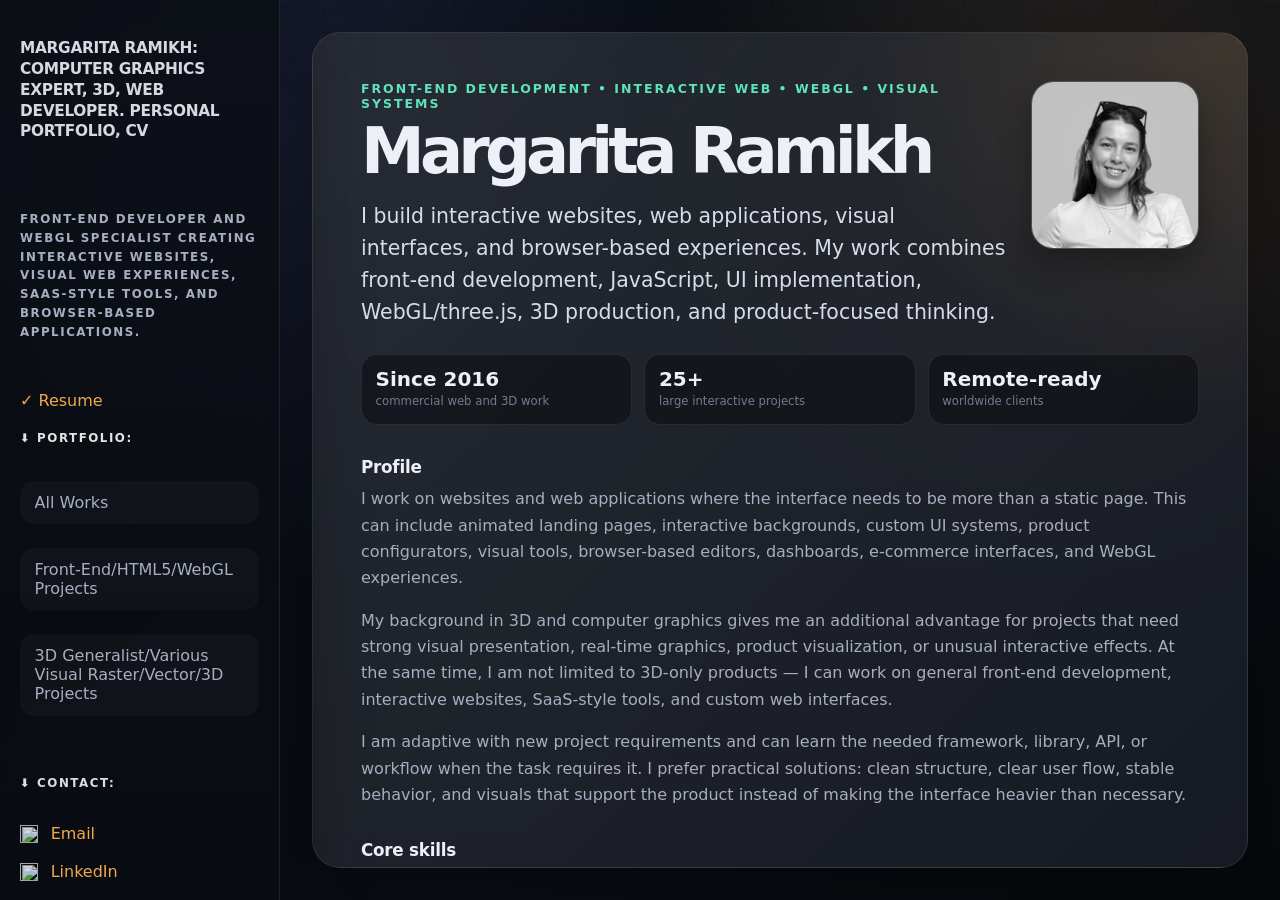
==== commit 29d91124: "Update index.html" ====
--- a/margaritaramikh/index.html
+++ b/margaritaramikh/index.html
@@ -6,7 +6,7 @@
 	<meta charset="UTF-8">
 	<meta name="description" content="Portfolio and resume for Margarita Ramikh, Blender3D generalist, WebGL developer, and computer graphics specialist.">
 	<!-- <link href="main.css" rel="stylesheet" type="text/css"> -->
-	<link rel="stylesheet" type="text/css" href="./main.css?v=20260620-v7-filter-topworks">
+	<link rel="stylesheet" type="text/css" href="./main.css?v=20260620-v8-no-duplicate-filter">
 </head>
 
 <!--  <style>
@@ -90,12 +90,6 @@
 	</div>  -->
 	
 	<!-- END NAV -->
-
-	<div id="about" class="hash-anchor" aria-hidden="true"></div>
-	<div id="portfolio" class="hash-anchor" aria-hidden="true"></div>
-	<div id="webgl" class="hash-anchor" aria-hidden="true"></div>
-	<div id="graphics" class="hash-anchor" aria-hidden="true"></div>
-
 	<!-- !PAGE CONTENT! -->	
 	<div id="mainBioContent">
 		<div id="BioBlock">
@@ -208,23 +202,16 @@
 				<p>Commercial WebGL, front-end, configurator, Blender3D, visualization, animation, and production graphics projects. All original project cards from the previous page are preserved below.</p>
 			</div>
 			<div class="portfolio-meta" aria-label="Project counters">
-				<span><strong>60</strong><small>project cards</small></span>
-				<span><strong>28</strong><small>WebGL / front-end</small></span>
+				<span><strong>62</strong><small>project cards</small></span>
+				<span><strong>30</strong><small>WebGL / front-end</small></span>
 				<span><strong>32</strong><small>3D / graphics</small></span>
 			</div>
 		</section>
 
-
-
-
-
-
-
-
 		<div class="gallery FrontEndItem">
 			<p>LUNF.IO — Embeddable 3D Furniture Configurator</p>
 			<div class="slideshow-container">
-				<div class="project-placeholder-slide" style="display: block;">
+				<div class="mySlides36 project-placeholder-slide" style="display: block;">
 					<div class="project-placeholder-content">LUNF.IO<br><span>3D furniture configurator</span></div>
 				</div>
 			</div>
@@ -236,6 +223,13 @@
 				Work included front-end development, WebGL/three.js implementation, configurator logic, UI structure, responsive behavior, 3D asset preparation, and practical product flow for furniture sales.
 			</div>
 		</div>
+
+
+
+
+
+
+
 		<div class="gallery FrontEndItem">
 			<p>Arizona Barns Builder™ - core JS logic</p>
 			<div class="slideshow-container">
@@ -261,23 +255,6 @@
 
 
 		
-
-
-		<div class="gallery FrontEndItem">
-			<p>DEF Furniture — Live 3D Product Designer</p>
-			<div class="slideshow-container">
-				<div class="project-placeholder-slide" style="display: block;">
-					<div class="project-placeholder-content">DEF Furniture<br><span>custom furniture designer</span></div>
-				</div>
-			</div>
-			<div class="desc">
-				<a href="https://deffurniture.com" target="_blank"><i>deffurniture.com</i></a>
-				<br><br>
-				Live customer-facing 3D product designer created for a made-to-measure furniture company website. The configurator helps customers build custom storage furniture in the browser by changing dimensions, layout options, finishes, doors, drawers, and other product details.
-				<br><br>
-				This project is a dedicated real-business implementation focused on clear customer interaction, visual product preview, responsive interface behavior, and integration into the company’s online sales process.
-			</div>
-		</div>
 
 		<div class="gallery FrontEndItem">
 			<p>Artiva T-shirt Designer</p>
@@ -363,6 +340,23 @@
 			</div>
 		</div>
 
+
+
+		<div class="gallery FrontEndItem">
+			<p>DEF Furniture — Live 3D Product Designer</p>
+			<div class="slideshow-container">
+				<div class="mySlides37 project-placeholder-slide" style="display: block;">
+					<div class="project-placeholder-content">DEF Furniture<br><span>custom furniture designer</span></div>
+				</div>
+			</div>
+			<div class="desc">
+				<a href="https://deffurniture.com" target="_blank"><i>deffurniture.com</i></a>
+				<br><br>
+				Live customer-facing 3D product designer created for a made-to-measure furniture company website. The configurator helps customers build custom storage furniture in the browser by changing dimensions, layout options, finishes, doors, drawers, and other product details.
+				<br><br>
+				This project is a dedicated real-business implementation focused on clear customer interaction, visual product preview, responsive interface behavior, and integration into the company’s online sales process.
+			</div>
+		</div>
 
 		<div class="gallery FrontEndItem">
 			<p>Varsity Base Jacket-Builder</p>
@@ -1835,8 +1829,8 @@
 (function () {
   'use strict';
 
-  if (window.__portfolioStaticUiV10) return;
-  window.__portfolioStaticUiV10 = true;
+  if (window.__portfolioStaticUiV9) return;
+  window.__portfolioStaticUiV9 = true;
 
   function ready(fn) {
     if (document.readyState === 'loading') document.addEventListener('DOMContentLoaded', fn);
@@ -1865,8 +1859,7 @@
       if (!child || child.tagName !== 'DIV') return false;
       if (child.classList && (child.classList.contains('image-missing-note') || child.classList.contains('slide-counter'))) return false;
       if (/\bmySlides\d+\b/.test(child.className || '')) return true;
-      if (child.classList && child.classList.contains('project-placeholder-slide')) return true;
-      if (child.querySelector && child.querySelector('img, video, iframe, .project-placeholder-content')) return true;
+      if (child.querySelector && child.querySelector('img, video, iframe')) return true;
       return false;
     });
   }
@@ -1939,27 +1932,9 @@
     });
   }
 
-  function setBodyRoute(routeName) {
-    document.body.classList.remove(
-      'showing-bio',
-      'showing-portfolio',
-      'portfolio-filter-all',
-      'portfolio-filter-webgl',
-      'portfolio-filter-graphics'
-    );
-
-    if (routeName === 'about') {
-      document.body.classList.add('showing-bio');
-    } else {
-      document.body.classList.add('showing-portfolio', 'portfolio-filter-' + routeName);
-    }
-  }
-
   function setupNavigation() {
     var bio = document.getElementById('mainBioContent');
     var portfolio = document.getElementById('mainPortfolioContent');
-    var webItems = toArray(document.querySelectorAll('.FrontEndItem'));
-    var graphicItems = toArray(document.querySelectorAll('.BlenderItem'));
 
     var nav = {
       about: document.getElementById('bioLink'),
@@ -1975,37 +1950,32 @@
       });
     }
 
-    function clearItemState(item) {
-      item.hidden = false;
-      item.style.removeProperty('display');
+    function setBodyState(state) {
+      document.body.classList.remove('showing-bio', 'showing-portfolio', 'portfolio-filter-all', 'portfolio-filter-webgl', 'portfolio-filter-graphics');
+
+      if (state === 'about') {
+        document.body.classList.add('showing-bio');
+      } else {
+        document.body.classList.add('showing-portfolio', 'portfolio-filter-' + state);
+      }
     }
 
     function showBio() {
-      if (bio) bio.style.display = 'flex';
-      if (portfolio) portfolio.style.display = 'none';
-      webItems.concat(graphicItems).forEach(clearItemState);
+      if (bio) bio.style.removeProperty('display');
+      if (portfolio) portfolio.style.removeProperty('display');
       setActive('about');
-      setBodyRoute('about');
+      setBodyState('about');
     }
 
     function showPortfolio(filter) {
       filter = filter || 'all';
-
-      if (bio) bio.style.display = 'none';
+      if (filter !== 'webgl' && filter !== 'graphics') filter = 'all';
+
+      if (bio) bio.style.removeProperty('display');
       if (portfolio) portfolio.style.removeProperty('display');
 
-      webItems.forEach(function (item) {
-        item.style.removeProperty('display');
-        item.hidden = filter === 'graphics';
-      });
-
-      graphicItems.forEach(function (item) {
-        item.style.removeProperty('display');
-        item.hidden = filter === 'webgl';
-      });
-
       setActive(filter === 'webgl' ? 'webgl' : filter === 'graphics' ? 'graphics' : 'portfolio');
-      setBodyRoute(filter);
+      setBodyState(filter);
     }
 
     function route(hash) {
@@ -2078,2044 +2048,3 @@
 </script>
 </body>
 </html>
-
-			<a href="#about" id="bioLink">✓ Resume</a>
-			<br>
-			<p style="color:rgb(223, 230, 226)">⬇ PORTFOLIO:</p>
-			<br>
-			<div id="portfoliolink">
-				<a href="#portfolio" id="portfolioLink" style="color: #5f903c;">All Works</a><br><br>
-				<a href="#webgl" id="frontendLink" style="color: #6672f9;">Front-End/HTML5/WebGL Projects</a><br><br>
-				<a href="#graphics" id="grafics3dLink" style="color: #bd6767;">3D Generalist/Various Visual Raster/Vector/3D Projects</a><br><br>
-			</div>
-			<br>
-
-
-			<p style="color:#dddddd">⬇ CONTACT:</p>
-			<br>
-			<img src="img/email1.png" class="icons">
-			<a target="_blank" href="mailto:riramikh@gmx.com">Email</a>
-			<br>
-	
-			<br> 
-			<img src="img/LinkedIn_logo1.png" class="icons">
-			<a target="_blank" href="https://www.linkedin.com/in/rita-ramikh/">LinkedIn</a>
-			<br>
-		
-			<br> 
-			<img src="img/Upwork_logo1.png" class="icons">
-			<a target="_blank" href="https://www.upwork.com/freelancers/~018dd7ff37ff5c8c95">Upwork</a>
-			<br>
-
-			<!-- <br> 
-			<img src="img/Upwork_logo.png" class="icons">
-			<a target="_blank" href="https://www.upwork.com/freelancers/~018dd7ff37ff5c8c95">Other</a>
-			<br>--><br>
-
-
-
-
-		</div>	
-		<br>
-		<br>
-
-		<footer>
-			<i>Where: Brazil/Argentina/Uruguay<br><br>
-			© 2022 All Rights Reserved
-			</i>
-		</footer>
-	
-	
-	
-	</div>
-
-	<!-- <div id="close_navbar" style="opacity:0.3">
-		✕
-	</div>  -->
-	
-	<!-- END NAV -->
-
-	<div id="about" class="hash-anchor" aria-hidden="true"></div>
-	<div id="portfolio" class="hash-anchor" aria-hidden="true"></div>
-	<div id="webgl" class="hash-anchor" aria-hidden="true"></div>
-	<div id="graphics" class="hash-anchor" aria-hidden="true"></div>
-
-	<!-- !PAGE CONTENT! -->	
-	<div id="mainBioContent">
-		<div id="BioBlock">
-
-			<div id="BioText">
-			
-				<img id="photoBlock" src="img/margaritaphoto.png" alt="Margarita Ramikh portrait">
-			
-				<div class="bio-kicker">Front-end development • Interactive web • WebGL • Visual systems</div>
-				<h1>Margarita Ramikh</h1>
-			
-				<p class="bio-lead">
-					I build interactive websites, web applications, visual interfaces, and browser-based experiences. My work combines front-end development, JavaScript, UI implementation, WebGL/three.js, 3D production, and product-focused thinking.
-				</p>
-			
-				<div class="bio-stats" aria-label="Professional summary">
-					<span><strong>Since 2016</strong><small>commercial web and 3D work</small></span>
-					<span><strong>25+</strong><small>large interactive projects</small></span>
-					<span><strong>Remote-ready</strong><small>worldwide clients</small></span>
-				</div>
-			
-				<h2>Profile</h2>
-			
-				<p>
-					I work on websites and web applications where the interface needs to be more than a static page. This can include animated landing pages, interactive backgrounds, custom UI systems, product configurators, visual tools, browser-based editors, dashboards, e-commerce interfaces, and WebGL experiences.
-				</p>
-			
-				<p>
-					My background in 3D and computer graphics gives me an additional advantage for projects that need strong visual presentation, real-time graphics, product visualization, or unusual interactive effects. At the same time, I am not limited to 3D-only products — I can work on general front-end development, interactive websites, SaaS-style tools, and custom web interfaces.
-				</p>
-			
-				<p>
-					I am adaptive with new project requirements and can learn the needed framework, library, API, or workflow when the task requires it. I prefer practical solutions: clean structure, clear user flow, stable behavior, and visuals that support the product instead of making the interface heavier than necessary.
-				</p>
-			
-				<h2>Core skills</h2>
-			
-				<div class="skill-grid">
-					<p>
-						<strong>Front-End Development</strong><br>
-						HTML5, CSS3, JavaScript, TypeScript basics, React basics, responsive layout, animations, DOM logic, forms, browser APIs, API integration, JSON, SVG, accessibility basics.
-					</p>
-			
-					<p>
-						<strong>Interactive Web / Creative Development</strong><br>
-						three.js, WebGL, GLSL basics, Canvas, fabric.js, interactive backgrounds, animated interfaces, product configurators, visual editors, browser-based tools, real-time previews.
-					</p>
-			
-					<p>
-						<strong>3D / Visual Production</strong><br>
-						Blender3D, Cycles, modeling, texturing, lighting, rendering, animation, asset optimization, WebGL-ready assets, product visualization, Photoshop, Inkscape, Substance Painter.
-					</p>
-			
-					<p>
-						<strong>Web Platforms / Integration</strong><br>
-						WordPress, WooCommerce, custom front-end integration, e-commerce product pages, hosting setup, Git/GitHub, npm, Vite, browser DevTools, performance optimization.
-					</p>
-			
-					<p>
-						<strong>AI-assisted Development</strong><br>
-						ChatGPT, Codex-style coding assistance, AI-assisted prototyping, code review, debugging support, automation, and faster iteration during development.
-					</p>
-				</div>
-			
-				<h2>Selected clients and projects</h2>
-			
-				<p>
-					I have contributed to commercial work for brands and teams including Volkswagen, Puzzlehome.pro, numan.com, Steinmetz-Werl.at, AquaScan.com, Varsitybase.com, Hemero.us, Artiva-sports.com, Scentcraft.com, Tomodachi.town, 3up3downsports.com, Cubic.co.at, and Airtasker.com.
-				</p>
-			
-				<h2>Working style</h2>
-			
-				<p>
-					I work best on projects that need both technical implementation and strong visual quality: interactive websites, SaaS interfaces, WebGL scenes, animated landing pages, product configurators, e-commerce tools, custom front-end flows, browser-based editors, and visual web applications.
-				</p>
-			
-				<div class="bio-actions">
-					<a href="#portfolio" data-show-portfolio>View portfolio</a>
-					<a href="mailto:margaritaramikh@12141.net">Contact by email</a>
-				</div>
-			
-			</div>
-			
-		</div>
-	</div>
-
-
-
-
-
-
-
-
-
-
-
-
-
-
-
-
-
-
-	<div id="mainPortfolioContent">
-
-		<section class="portfolio-intro" aria-label="Portfolio introduction">
-			<div>
-				<p class="eyebrow">Selected portfolio</p>
-				<h1>Margarita Ramikh work archive</h1>
-				<p>Commercial WebGL, front-end, configurator, Blender3D, visualization, animation, and production graphics projects. All original project cards from the previous page are preserved below.</p>
-			</div>
-			<div class="portfolio-meta" aria-label="Project counters">
-				<span><strong>62</strong><small>project cards</small></span>
-				<span><strong>30</strong><small>WebGL / front-end</small></span>
-				<span><strong>32</strong><small>3D / graphics</small></span>
-			</div>
-		</section>
-
-
-		<!-- LUNF.IO -->
-		<div class="gallery FrontEndItem featured-work">
-			<p>LUNF.IO — Embeddable 3D Furniture Configurator</p>
-
-			<div class="slideshow-container">
-				<div class="mySlides36 project-placeholder" style="display: block;">
-					<div>
-						<strong>LUNF.IO</strong>
-						<span>Browser-based 3D furniture configurator for wardrobe, closet, and storage companies.</span>
-						<small>Add a real screenshot later by replacing this placeholder with an image.</small>
-					</div>
-				</div>
-			</div>
-
-			<div class="desc">
-				<a href="https://lunf.io/" target="_blank"><i>LUNF.IO</i></a>
-				<br><br>
-				Embeddable browser-based 3D furniture configurator for wardrobe, closet, and storage companies. The system helps furniture businesses present configurable products directly on their websites, with real-time visual changes, material options, product rules, and customer request flow.
-				<br><br>
-				My work covered front-end development, WebGL/three.js implementation, configurator logic, UI structure, responsive behavior, 3D asset preparation, and practical product flow for furniture sales.
-			</div>
-		</div>
-
-
-		<!-- DEF FURNITURE -->
-		<div class="gallery FrontEndItem featured-work">
-			<p>DEF Furniture — Live 3D Product Designer for Custom Furniture</p>
-
-			<div class="slideshow-container">
-				<div class="mySlides37 project-placeholder" style="display: block;">
-					<div>
-						<strong>DEF Furniture</strong>
-						<span>Live customer-facing 3D product designer for made-to-measure furniture.</span>
-						<small>Add a real screenshot later by replacing this placeholder with an image.</small>
-					</div>
-				</div>
-			</div>
-
-			<div class="desc">
-				<a href="https://deffurniture.com" target="_blank"><i>deffurniture.com</i></a>
-				<br><br>
-				Live customer-facing 3D product designer created for a made-to-measure furniture company website. The configurator helps customers build custom storage furniture in the browser by changing dimensions, layout options, finishes, doors, drawers, and other product details.
-				<br><br>
-				Unlike a general platform presentation, this project is a dedicated real-business implementation focused on clear customer interaction, visual product preview, responsive interface behavior, and integration into the company’s online sales process.
-			</div>
-		</div>
-
-
-
-
-
-
-
-		<div class="gallery FrontEndItem">
-			<p>Arizona Barns Builder™ - core JS logic</p>
-			<div class="slideshow-container">
-				<div style="display: block;">
-					<img src="img/arizonabuilder.png" style="width:100%">
-				</div>
-				<!-- <button type="button" class="prev" aria-label="Previous slide">❮</button>
-				<button type="button" class="next" aria-label="Next slide">❯</button> -->
-			</div>
-			<div class="desc">
-				<a href="https://gjkngfd.github.io/arizonaBarnsBuilderDemo" target="_blank"><i>Online Website</i></a> 
-				<br><br>
-				three.js/JavaScript/Front-End (HTML5/CSS3)
-
-				As a software three.js/JavaScript engeneer I developed whole app logic and data flows plus basic graphics. The website allows to build customised barns structures.
-				...<br><br>
-				<i>"this is demo version, final result was much improved and different, it's hidden and copyrighted"</i>
-			</div>
-		</div>
-
-
-
-
-
-		
-
-		<div class="gallery FrontEndItem">
-			<p>Artiva T-shirt Designer</p>
-			<div class="slideshow-container">
-				<div class="mySlides20" style="display: block;">
-					<img src="img/Slides20_image0.jpg" style="width:100%">
-				</div>
-				<div class="mySlides20" style="display: none;">
-					<img src="img/Slides20_image1.jpg" style="width:100%">
-				</div>
-				<div class="mySlides20" style="display: none;">
-					<img src="img/Slides20_image2.jpg" style="width:100%">
-				</div>
-				<div class="mySlides20" style="display: none;">
-					<img src="img/Slides20_image3.jpg" style="width:100%">
-				</div>
-				<div class="mySlides20" style="display: none;">
-					<img src="img/Slides20_image4.jpg" style="width:100%">
-				</div>
-				<div class="mySlides20" style="display: none;">
-					<img src="img/Slides20_image5.jpg" style="width:100%">
-				</div>
-
-				<button type="button" class="prev" aria-label="Previous slide">❮</button>
-				<button type="button" class="next" aria-label="Next slide">❯</button>
-			</div>
-
-			<div class="desc">
-				<i><a href="https://artiva.store/3d-designer/laufshirts/performance-men-v-mesh" target="_blank">Artiva-sports.com</a></i>
-				<br><br>
-				Got a job in 2022 where I was to develop a website that allows building 3D shirts then generate PDF for printing and manage delivering data from UI to server<br>
-				<b>Skills used:<br>
-				Advanced three.js coding<br>
-				Advanced fabric.js coding<br>
-				Front-End UI/UX development (HTML5, CSS3, pure JavaScript);<br>
-				Blender3D (3D modelling, texturing, WebGL optimisations);<br>
-				2+ months
-				</b>
-				</div>
-		</div>
-
-
-
-
-		<div class="gallery FrontEndItem">
-			<p>Tomodachi three.js website</p>
-			<div class="slideshow-container">
-				<div class="mySlides19" style="display: block;">
-					<img src="img/Slides19_image0.png" style="width:100%">
-				</div>
-				<div class="mySlides19" style="display: none;">
-					<img src="img/Slides19_image1.jpg" style="width:100%">
-				</div>
-				<div class="mySlides19" style="display: none;">
-					<img src="img/Slides19_image5.jpg" style="width:100%">
-				</div>
-				<div class="mySlides19" style="display: none;">
-					<img src="img/Slides19_image2.jpg" style="width:100%">
-				</div>
-				<div class="mySlides19" style="display: none;">
-					<img src="img/Slides19_image3.jpg" style="width:100%">
-				</div>
-				<div class="mySlides19" style="display: none;">
-					<img src="img/Slides19_image4.jpg" style="width:100%">
-				</div>
-				<div class="mySlides19" style="display: none;">
-					<img src="img/Slides19_image6.jpg" style="width:100%">
-				</div>
-				<div class="mySlides19" style="display: none;">
-					<img src="img/Slides19_image7.jpg" style="width:100%">
-				</div>
-
-				<button type="button" class="prev" aria-label="Previous slide">❮</button>
-				<button type="button" class="next" aria-label="Next slide">❯</button>
-			</div>
-
-			<!-- !!!!!!!!!!!!!!!!!!!!!!!! -->
-			<div class="desc">
-				<a href="http://gjkngfd.github.io/tmdchtwn/" target="_blank"><i>tomodachi.town</i></a> |
-				<!-- <a href="webgl/TomodachiTownWebsite" target="_blank"><i>12141.net</i></a>  -->
-				<br><br>
-				Client asked for a three.js website, a cute and colorful 3D city website. I drew a sketch illustration with iPad pencil, modeled and textured the 3D city in Blender according according the sketch, made special animations with Blender and tween.js, packed everything as a pure JavaScript/ three.js scene. Client was happy with the result.
-			</div>
-		</div>
-
-
-		<div class="gallery FrontEndItem">
-			<p>Varsity Base Jacket-Builder</p>
-			<div class="slideshow-container">
-				<div class="mySlides2" style="display: block;">
-					<img src="img/Slides2_image0.png" style="width:100%">
-				</div>
-				<div class="mySlides2" style="display: none;">
-					<img src="img/Slides2_image1.png" style="width:100%">
-				</div>
-				<div class="mySlides2" style="display: none;">
-					<img src="img/Slides2_image2.png" style="width:100%">
-				</div>
-				<div class="mySlides2" style="display: none;">
-					<img src="img/Slides2_image3.png" style="width:100%">
-				</div>
-
-				<button type="button" class="prev" aria-label="Previous slide">❮</button>
-				<button type="button" class="next" aria-label="Next slide">❯</button>
-			</div>
-
-
-			<!-- !!!!!!!!!!!!!!!!!!!!!!!! -->
-			<div class="desc">
-				<i><a href="https://varsitybase.com/jacket-builder" target="_blank">varsitybase.com/jacket-builder</a><!--  | 
-				<a href="https://varsitybase.com/jacket-builder" target="_blank">Local Copy</a> --></i>
-
-					<br><br>
-					Varsitybase.com asked for a three.js website that allows building custom design Baseball Jackets,
-					I successfully finished all requirements on time (a couple of months) using my skills: Javascript coding, three.js HTML coding, fabric.js Blender3D modelling/texturing, fabric.js
-					
-					Things I had to complete were:
-					1) WebGL scene Realistic and lightweight 3D jacket model with AO Shadows baked (I made it in Blender)
-					2) Ability to change materials colors and textures
-					3) Orbit control, camera and lights
-					4) Custom text input on 3D jacket (fabric.js)
-					5) Patches and user's input images on jacket
-					4) Screenshots being send to the server after the jacket is completed (json)
-				</div>
-		</div>
-
-
-		<div class="gallery BlenderItem">
-			<p>Omega Speedmaster Automatic 3D Renders</p>
-			<div class="slideshow-container">
-				<div class="mySlides1" style="display: block;">
-					<img src="img/Slides1_image0.png" style="width:100%">
-				</div>
-				<div class="mySlides1" style="display: none;">
-					<img src="img/Slides1_image1.png" style="width:100%">
-				</div>
-				<div class="mySlides1" style="display: none;">
-					<img src="img/Slides1_image2.png" style="width:100%">
-				</div>
-			
-				<button type="button" class="prev" aria-label="Previous slide">❮</button>
-				<button type="button" class="next" aria-label="Next slide">❯</button>
-			</div>
-			<div class="desc">
-				<br>
-				Got a request to make a high quality 3D model and renders of the famous watches. Made everything in Blender3D, 2017.
-			</div>
-		</div>
-
-
-
-		<div class="gallery BlenderItem">
-			<p>VR Room Demo (WebGL)</p>
-			<div class="slideshow-container">
-				<div style="display: block;">
-					<img src="img/vrroomdemo.jpg" style="width:100%">
-				</div>
-				<!-- <button type="button" class="prev" aria-label="Previous slide">❮</button>
-				<button type="button" class="next" aria-label="Next slide">❯</button> -->
-			</div>
-			<div class="desc">
-				<a href="https://dfjgwrp.github.io/roomVR/" target="_blank"><i>VR Room online</i></a> 
-				<br><br>
-				2019. Client asked to supply his projects with  3D assets (optimised geometry, baked shadows, etc) for  an online 3D webpage VR - WebGL, three.js.
-				This is just a demo, final result is hidden and under copyright. 
-			</div>
-		</div>
-
-
-
-
-		<div class="gallery FrontEndItem">
-			<p>AquaScan WebGL</p>
-			<div class="slideshow-container">
-				<div class="mySlides9" style="display: block;">
-					<img src="img/aquascan.png" style="width:100%">
-				</div>
-			</div>
-			<div class="desc">
-				<a href="https://www.aquascan.com/products/csw5600" target="_blank"><i>AquaScan.com</i></a> 
-					<br><br>
-					2018. WebGL, Blender, Upwork<br>
-					Norwegian company needed online visual representation of their product. I made all with Blender and three.js, client was happy with the result, long-term cooperation.
-			</div>
-		</div>
-
-
-		
-		<div class="gallery FrontEndItem">
-			<p>Informative live data generator</p>
-			<div class="slideshow-container">
-				<div class="mySlides3" style="display: block;">
-					<img src="img/Slides3_image0.png" style="width:100%">
-				</div>
-				<div class="mySlides3" style="display: none;">
-					<img src="img/Slides3_image1.png" style="width:100%">
-				</div>
-				<div class="mySlides3" style="display: none;">
-					<img src="img/Slides3_image2.png" style="width:100%">
-				</div>
-
-				<button type="button" class="prev" aria-label="Previous slide">❮</button>
-				<button type="button" class="next" aria-label="Next slide">❯</button>
-			</div>
-
-			<div class="desc">
-				<a href="https://dfjgwrp.github.io/generating_data_around_3d_hydrant/" target="_blank"><i>Result Webpage</i></a> 
-				<br><br>
-				Skills used:
-				JavaScript software engineering/Algorithms,  three.js, HTML5, CSS3<br>
-
-				I was hired to create a JavaScript/three.js webpage from scratch, the website must serve all necessary code and functions to allow user to generate live HTML/CSS labels filled with inputed text and pictures, placed in random places around 3D hydrant. <br><br>
-			I used pure JavaScript + three.js + HTML/CSS + Blender3D to create an original data system that takes input fields, fills and creates labels, places them around the hydrant. Try to fill the inputs and see result, you can also click the label near hydrant to see additional data. </div>
-		</div>
-
-
-
-
-		
-
-
-		<div class="gallery FrontEndItem">
-			<p>Medical Tech Animations (React-three.js)</p>
-			<div class="slideshow-container">
-				<div style="display: block;">
-					<img src="img/medicalthreejs.png" style="width:100%">
-				</div>
-				<!-- <button type="button" class="prev" aria-label="Previous slide">❮</button>
-				<button type="button" class="next" aria-label="Next slide">❯</button> -->
-			</div>
-			<div class="desc">
-				<a href="https://gjkngfd.github.io/r3f_medical_machines/" target="_blank"><i>react-three-fiber webpage</i></a> 
-				<br><br>
-				Contains animations, logic, post-processing effects.
-				I made this with React, react-three-fiber, three.js, Typescript, JavaScript.
-				Upwork client, 2021.
-			</div>
-		</div>
-
-
-
-
-
-
-
-
-		<div class="gallery BlenderItem">
-			<p>Memes to 3D icons + WebGL</p>
-			<div class="slideshow-container">
-
-				<div class="mySlides22" style="display: block;">
-					<img src="img/slides22_1.png" style="width:100%">
-				</div>
-
-				<div class="mySlides22" style="display: none;">
-					<img src="img/slides22_0.png" style="width:100%">
-				</div>
-				<div class="mySlides22" style="display: none;">
-					<img src="img/slides22_2.jpg" style="width:100%">
-				</div>
-				<div class="mySlides22" style="display: none;">
-					<img src="img/slides22_3.jpg" style="width:100%">
-				</div>
-				<div class="mySlides22" style="display: none;">
-					<img src="img/slides22_4.jpg" style="width:100%">
-				</div>
-				<!-- 
-				<div class="mySlides22" style="display: none;">
-					<img src="img/slides22_3.png" style="width:100%">
-				</div> --> 
-
-				<button type="button" class="prev" aria-label="Previous slide">❮</button>
-				<button type="button" class="next" aria-label="Next slide">❯</button>
-			</div>
-			<div class="desc">
-				<br><br>
-				<a href="https://dfjgwrp.github.io/Elon/" target="_blank"><i>WebGL Link 1</i></a>, <a href="https://dfjgwrp.github.io/DogeIconPreview/" target="_blank"><i>WebGL Link 2</i></a> 
-				<br><br>
-				Skills used: Blender3D, three.js, Artwork<br>
-				Objective was to recreate some popular memes as 3D icons and apply basic WebGL too.
-			</div>
-		</div>
-
-
-
-
-
-		
-		<!-- !!!!!!!!!!!!!!!!!!!!!!!! -->
-
-		<div class="gallery FrontEndItem">
-			<p>Hemero Sportswear</p>
-			<div class="slideshow-container">
-				<div class="mySlides5" style="display: block;">
-					<img src="img/Slides5_image0.png" style="width:100%">
-				</div>
-				<div class="mySlides5" style="display: none;">
-					<img src="img/Slides5_image1.jpg" style="width:100%">
-				</div>
-				<div class="mySlides5" style="display: none;">
-					<img src="img/Slides5_image2.jpg" style="width:100%">
-				</div>
-				<div class="mySlides5" style="display: none;">
-					<img src="img/Slides5_image3.jpg" style="width:100%">
-				</div>
-			
-				<button type="button" class="prev" aria-label="Previous slide">❮</button>
-				<button type="button" class="next" aria-label="Next slide">❯</button>
-			</div>
-			<div class="desc">
-				<a href="https://hemero.team/configurator/68755534c4f65e3a681a0457" target="_blank">Hemero.team - Sportswear Designer</a>
-					<br><br>
-				In 2021 I got a $5k+ contract to make a realistic and wide compatible sportswear 3D configurator/designer - to allow user enter custom text on clothes (Fabric.js), select from wide range of options and colors (JavaScript), all based on realistic graphics and fast performance (three.js).<br><br>
-					
-				I made everything by myself only using my JavaScript/three.js/fabric.js coding and Blender3D skills. I wrote and tested lots of various interesting core app functions, UI/UX.
-			</div>
-		</div>
-
-
-		<div class="gallery BlenderItem">
-			<p>3D modelling/Rendering: Mini Cooper Countryman</p>
-			<div class="slideshow-container">
-				<div class="mySlides15" style="display: block;">
-					<img src="img/Slides15_image0.jpg" style="width:100%">
-				</div>
-				<div class="mySlides15" style="display: none;">
-					<img src="img/Slides15_image1.jpg" style="width:100%">
-				</div>
-				<div class="mySlides15" style="display: none;">
-					<img src="img/Slides15_image2.jpg" style="width:100%">
-				</div>
-				<div class="mySlides15" style="display: none;">
-					<img src="img/Slides15_image3.jpg" style="width:100%">
-				</div>
-				<button type="button" class="prev" aria-label="Previous slide">❮</button>
-				<button type="button" class="next" aria-label="Next slide">❯</button>
-			</div>
-			<div class="desc">
-				<br>
-				In this job (2018) I was hired to use Blender and Unity to complete a list of task - <br>
-				create high-poly/low-poly 3D model, prepare retopology for the web, develop unique PBR materials, prepare all for Unity, accomplish realistic renders too.
-			</div>
-		</div>
-
-
-
-
-		<div class="gallery BlenderItem">
-			<p>Creation low-poly cartoon world, Blender3D</p>
-			<div class="slideshow-container">
-				<div class="mySlides6" style="display: block;">
-					<img src="img/Slides6_image0.jpg" style="width:100%">
-				</div>
-				<div class="mySlides6" style="display: none;">
-					<img src="img/Slides6_image1.jpg" style="width:100%">
-				</div>
-				<div class="mySlides6" style="display: none;">
-					<img src="img/Slides6_image2.jpg" style="width:100%">
-				</div>
-				<div class="mySlides6" style="display: none;">
-					<img src="img/Slides6_image3.jpg" style="width:100%">
-				</div>
-				<div class="mySlides6" style="display: none;">
-					<img src="img/Slides6_image4.jpg" style="width:100%">
-				</div>
-			
-				<button type="button" class="prev" aria-label="Previous slide">❮</button>
-				<button type="button" class="next" aria-label="Next slide">❯</button>
-			</div>
-			<div class="desc">
-				My job was to create 3D models of characters and environment according to client's sketches.
-			</div>
-		</div>
-
-
-
-
-
-
-
-
-		<div class="gallery FrontEndItem">
-			<p>Interactive 3D Landing website, Zoltar</p>
-			<div class="slideshow-container">
-			
-				<div  style="display: block;">
-					<img src="img/Slides9_image1.png" style="width:100%">
-				</div>
-
-			</div>
-
-			<div class="desc">
-				<a href="https://dfjgwrp.github.io/mysteriousZoltar/" target="_blank"><i>Mysterious Zoltar</i></a> 
-				<br><br>
-				Skills used:
-				Blender (3D modelling, animations, retopology) / three.js (scene coding, animations, post-processing, logic) / tween.js (animations) / HTML5/CSS (UI/UX, page preparations) <br>
-
-				April 2021... I was hired to make a website-landing page for music promotions purposes, USA band wanted to show style of their new album.
-				<br>
-				The website had to be  dark mood nice style visual 3D animated with effects, water, Zoltar 3D model (I preared the model in Blender), effects of glow, animations, sounds, timeline.  I  successfully finished everything in a week or so. 
-				I made everything by myself only there: coding of all JavaScript website functions such as preloader, UI, animations, responsiveness, 3D, HTML and CSS (+ 2D UI animations), cursor reactions, 3D post-processing, logic.
-			</div>
-		</div>
-
-
-
-
-
-
-
-
-
-
-
-
-
-
-
-		
-		<div class="gallery FrontEndItem">
-			<p>three.js based application for Volkswagen's Jetta</p>
-			<div class="slideshow-container">
-				<div class="mySlides7" style="display: block;">
-					<img src="img/Slides7_image0.png" style="width:100%">
-				</div>
-				<div class="mySlides7" style="display: none;">
-					<img src="img/Slides7_image1.png" style="width:100%">
-				</div>
-				<div class="mySlides7" style="display: none;">
-					<img src="img/Slides7_image2.png" style="width:100%">
-				</div>
-				<div class="mySlides7" style="display: none;">
-					<img src="img/Slides7_image3.png" style="width:100%">
-				</div>
-			
-				<button type="button" class="prev" aria-label="Previous slide">❮</button>
-				<button type="button" class="next" aria-label="Next slide">❯</button>
-			</div>
-			<div class="desc">
-				<a href="https://dfjgwrp.github.io/jetta3d_promo/" target="_blank"><i>Volkswagen Jetta online 3D </i></a>  <br><br>
-				Big client asked for webpage about the car. I made whole web-app by myself: full 3D Car retopology from a raw factory stl mode; coding from scratch for CSS/HTML/JavaScript user interaction and interface, preloading; coding three.js logic and all interaction include annotations, camera animations. Skills I used for this project: Blender3D, JavaScript, three.js, JQuerry, HTML5, CSS3, npm.
-			</div>
-		</div>
-
-
-
-		<div class="gallery BlenderItem">
-			<p>3D model &amp; renders for Brewista</p>
-			<div class="slideshow-container">
-				<div class="mySlides10" style="display: block;">
-					<img src="img/Slides10_image0.jpg" style="width:100%">
-				</div>
-				<div class="mySlides10" style="display: none;">
-					<img src="img/Slides10_image1.jpg" style="width:100%">
-				</div>
-				<div class="mySlides10" style="display: none;">
-					<img src="img/Slides10_image2.jpg" style="width:100%">
-				</div>
-				<div class="mySlides10" style="display: none;">
-					<img src="img/Slides10_image3.jpg" style="width:100%">
-				</div>
-
-				<button type="button" class="prev" aria-label="Previous slide">❮</button>
-				<button type="button" class="next" aria-label="Next slide">❯</button>
-			</div>
-			<div class="desc">
-				<br>
-				<a href="http://brewista.co/products/artisan-electric-gooseneck-kettle" target="_blank"><i>brewista.co</i></a> 
-				<br><br>
-				Task was to create a 3d model of a kettle and realistic renders in various colors for promotion purposes.
-			</div>
-		</div>
-
-
-
-		
-		<div class="gallery BlenderItem">
-			<p>Web-design components for D6 Interactive</p>
-			<div class="slideshow-container">
-
-				<div class="mySlides8" style="display: block;">
-					<img src="img/Slides8_image0.jpg" style="width:100%">
-				</div>
-				<div class="mySlides8" style="display: none;">
-					<img src="img/Slides8_image1.jpg" style="width:100%">
-				</div>
-				<div class="mySlides8" style="display: none;">
-					<img src="img/Slides8_image2.jpg" style="width:100%">
-				</div>
-
-				<div class="mySlides8" style="display: block;">
-					<iframe width="100%" height="auto" src="https://www.youtube.com/embed/COEDlLwb9Ys" title="YouTube video player" frameborder="0" style="margin-top: 1em;" allow="accelerometer; autoplay; clipboard-write; encrypted-media; gyroscope; picture-in-picture" allowfullscreen></iframe>
-				</div>
-
-				<div class="mySlides8" style="display: none;">
-					<img src="img/Slides8_image3.jpg" style="width:100%">
-				</div>
-				<div class="mySlides8" style="display: none;">
-					<img src="img/Slides8_image4.jpg" style="width:100%">
-				</div>
-				<div class="mySlides8" style="display: none;">
-					<img src="img/Slides8_image5.jpg" style="width:100%">
-				</div>
-				<div class="mySlides8" style="display: none;">
-					<img src="img/Slides8_image6.jpg" style="width:100%">
-				</div>
-			
-				<button type="button" class="prev" aria-label="Previous slide">❮</button>
-				<button type="button" class="next" aria-label="Next slide">❯</button>
-			</div>
-			<div class="desc">
-				<br>
-				<a href="https://dfjgwrp.github.io/D6_Logo/" target="_blank"><i>D6 3D Webpage</i></a>  <br><br>
-				Creation the original images for D6 websites: various 3D motion, abstract modern style 3D graphics, maps, logo, transparent background images.
-			</div>
-		</div>
-
-
-
-
-		
-
-
-		<div class="gallery FrontEndItem">
-			<p>Bulldog</p>
-			<div class="slideshow-container">
-				<div class="mySlides4" style="display: block;">
-					<img src="img/Slides4_image0.png" style="width:100%">
-				</div>
-				<div class="mySlides4" style="display: none;">
-					<img src="img/Slides4_image1.png" style="width:100%">
-				</div>
-				<div class="mySlides4" style="display: none;">
-					<img src="img/Slides4_image2.png" style="width:100%">
-				</div>
-				<div class="mySlides4" style="display: none;">
-					<img src="img/Slides4_image3.png" style="width:100%">
-				</div>
-				<div class="mySlides4" style="display: none;">
-					<iframe width="100%" height="auto" src="https://www.youtube.com/embed/lZNOUEogxQQ" title="YouTube video player" frameborder="0" style="margin-top: 1em;"  allow="accelerometer; autoplay; clipboard-write; encrypted-media; gyroscope; picture-in-picture" allowfullscreen></iframe>
-				</div>
-
-				<button type="button" class="prev" aria-label="Previous slide">❮</button>
-				<button type="button" class="next" aria-label="Next slide">❯</button>
-			</div>
-
-			<div class="desc">
-				<a href="https://dfjgwrp.github.io/bulldog/" target="_blank">12141.net/bulldog 3D website</a> 
-				<br><br>
-				Skills used:<br>
-				Vanilla JavaScript/three.js coding, HTML/CSS (UI/UX, page itself), Blender3D (3D modelling, animations, optimizations), basic php (submit server)<br><br>
-
-				Client gave me a photoshop made concept of a cartoon style-low-poly website with 3D city and described animations he needed, that company asked for an original three.js website based their designer's concept:  live city as a landing page packed with some nice 3D graphics and animations. <br>
-				I used Blender3D to create 3D models and animations, then I prepared and coded a scene on three.js + applied additional tween.js animations, I also made HTML/JavaScript  labels floating near 3D object as links. 2020
-				</div>
-		</div>
-
-
-
-		<div class="gallery FrontEndItem">
-			<p>3D viewer Mobile devices, three.js</p>
-			<div class="slideshow-container">
-				<div class="mySlides11" style="display: block;">
-					<img src="img/Slides11_image3.jpg" style="width:100%">
-				</div>
-				<div class="mySlides11" style="display: none;">
-					<img src="img/Slides11_image1.jpg" style="width:100%">
-				</div>
-				<div class="mySlides11" style="display: none;">
-					<img src="img/Slides11_image2.jpg" style="width:100%">
-				</div>
-				<div class="mySlides11" style="display: none;">
-					<img src="img/Slides11_image0.jpg" style="width:100%">
-				</div>
-				<div class="mySlides11" style="display: none;">
-					<img src="img/Slides11_image4.jpg" style="width:100%">
-				</div>
-
-				<button type="button" class="prev" aria-label="Previous slide">❮</button>
-				<button type="button" class="next" aria-label="Next slide">❯</button>
-			</div>
-			<div class="desc">
-				<a href="https://dfjgwrp.github.io/smartgadges_promo/" target="_blank"><i>three.js webpage</i></a> 
-				<br><br>
-				An  Upwork client asked for a webpage that allows  custom colorizing of some popular gadgets. <br>
-				Client requested only a raw three.js demo so his developers would adapt that later for the real websites.<br>
-				Interesting stuff I'd coded there: you can change wallpaper picture,  the selector for devices, change colors with a picker. <br>
-				
-				Bonus features are: thereflections slider + custom images.
-					I made all with pure three.js in a couple of days. It also includes a proper quality low-cpu usage GLTF model.
-			</div>
-		</div>
-
-
-		<div class="gallery FrontEndItem">
-			<p>Landing page, interactivity</p>
-			<div class="slideshow-container">
-				<div class="mySlides12" style="display: block;">
-					<img src="img/Slides12_image0.jpg" style="width:100%">
-				</div>
-				<div class="mySlides12" style="display: none;">
-					<img src="img/Slides12_image1.jpg" style="width:100%">
-				</div>
-
-				<button type="button" class="prev" aria-label="Previous slide">❮</button>
-				<button type="button" class="next" aria-label="Next slide">❯</button>
-			</div>
-			<div class="desc">
-				<a href="https://dfjgwrp.github.io/AdeocodeStartPage/" target="_blank"><i>Adeocode landing webpage</i></a> 
-				<br><br>
-				The job was to implement the idea of "move the knight figure, to start the website", I wrote and tested some pure html/css/js/three.js code to successfully finish the needed functionality. 1 day of work or so. I created some code there to solve these problems: how to drag a 3d figure, how to draw a 3d field with JS, how to change application behavior and looking after user drags the figure.
-			</div>
-		</div>
-
-
-
-		<div class="gallery BlenderItem">
-			<p>3D models and renders for furniture online-store</p>
-			<div class="slideshow-container">
-				<div class="mySlides13" style="display: block;">
-					<img src="img/Slides13_image0.jpg" style="width:100%">
-				</div>
-				<div class="mySlides13" style="display: none;">
-					<img src="img/Slides13_image1.jpg" style="width:100%">
-				</div>
-				<div class="mySlides13" style="display: none;">
-					<img src="img/Slides13_image2.jpg" style="width:100%">
-				</div>
-				<div class="mySlides13" style="display: none;">
-					<img src="img/Slides13_image3.jpg" style="width:100%">
-				</div>
-				<div class="mySlides13" style="display: none;">
-					<img src="img/Slides13_image4.jpg" style="width:100%">
-				</div>
-
-				<button type="button" class="prev" aria-label="Previous slide">❮</button>
-				<button type="button" class="next" aria-label="Next slide">❯</button>
-			</div>
-			<div class="desc">
-				<br><br>
-				<a href="https://dsklad.ru" target="_blank"><i>dsklad</i></a> 
-				<br><br>
-				3D Modelling, rendering, 2018-2019. Blender3D
-			</div>
-		</div>
-
-
-
-		
-		<div class="gallery FrontEndItem">
-			<p>Interactive three.js website</p>
-			<div class="slideshow-container">
-				<div class="mySlides14" style="display: block;">
-					<img src="img/Slides14_image0.jpg" style="width:100%">
-				</div>
-				<div class="mySlides14" style="display: none;">
-					<img src="img/Slides14_image1.jpg" style="width:100%">
-				</div>
-				<div class="mySlides14" style="display: none;">
-					<img src="img/Slides14_image2.jpg" style="width:100%">
-				</div>
-				<div class="mySlides14" style="display: none;">
-					<img src="img/Slides14_image3.jpg" style="width:100%">
-				</div>
-				<button type="button" class="prev" aria-label="Previous slide">❮</button>
-				<button type="button" class="next" aria-label="Next slide">❯</button>
-			</div>
-			<div class="desc">
-				<a href="https://dfjgwrp.github.io/ElifPackagingPromo/" target="_blank"><i>ElifPackaging Promo</i></a> 
-				<br><br>
-				Pure Three.js/JavaScript coding/Blender3D were used.<br>
-				The job was to show the advantage of the brands products in a relaxed and amusing manner and to make it possible to see the goods from all sides.<br>
-				I made everything by myself there from 3D to HTML/JS coding. 
-			</div>
-		</div>
-
-
-		<div class="gallery FrontEndItem">
-			<p>3D productions for African Dream</p>
-			<div class="slideshow-container">
-				<div class="mySlides16" style="display: block;">
-					<img src="img/Slides16_image0.jpg" style="width:100%">
-				</div>
-				<div class="mySlides16" style="display: none;">
-					<img src="img/Slides16_image1.jpg" style="width:100%">
-				</div>
-				<div class="mySlides16" style="display: none;">
-					<img src="img/Slides16_image2.jpg" style="width:100%">
-				</div>
-				<div class="mySlides16" style="display: none;">
-					<img src="img/Slides16_image3.jpg" style="width:100%">
-				</div>
-				<div class="mySlides16" style="margin-left: 20%; width: 60%; display: none;">
-					<iframe width="100%" height="auto" src="https://www.youtube.com/embed/KbkySv25NSg" title="YouTube video player" frameborder="0" style="margin-top: 1em;" allow="accelerometer; autoplay; clipboard-write; encrypted-media; gyroscope; picture-in-picture" allowfullscreen></iframe>
-				</div>
-				<button type="button" class="prev" aria-label="Previous slide">❮</button>
-				<button type="button" class="next" aria-label="Next slide">❯</button>
-			</div>
-			<div class="desc">
-				<br>
-				<a href="https://gjkngfd.github.io/AfricanDream_GiftBox" target="_blank"><i>African Dream three.js</i></a> 
-				<br><br>
-				Product presentation, 2020-2021, WebGL, Three.js, Blender3D.
-			</div>
-		</div>
-
-
-
-		<div class="gallery FrontEndItem">
-			<p>Jewelry WebGL Engraving</p>
-			<div class="slideshow-container">
-				<div style="display: block;">
-					<img src="img/ringsengraving.png" style="width:100%">
-				</div>
-				<!-- <button type="button" class="prev" aria-label="Previous slide">❮</button>
-				<button type="button" class="next" aria-label="Next slide">❯</button> -->
-			</div>
-			<div class="desc">
-				<a href="https://gjkngfd.github.io/3DRingsEngravingDemo" target="_blank"><i>Online Version</i></a> 
-				<br><br>
-			
-				Blender (3D modelling, animations, retopology) / WebGL (scene coding, animations, post-processing, logic, shading), Front-End UI <br>
-
-				Client  asked for a WebGL website that should consist of realistic 3D jewelry and basic engraving functions, simple User Interface.  Client wished a simplified demo he would finish later in his own environment, I finished all on time and he  was happy with the result. 2019<br>
-
-				Client also asked to remodel factory based .stp and .stl to be low-poly realistic WebSite 3D rings.  I created 3D models in Blender and prepared Web with HTML and three.js
-
-			</div>
-		</div>
-
-
-
-
-
-
-
-		<div class="gallery BlenderItem">
-			<p>3D for Numan.com</p>
-			<div class="slideshow-container">
-
-				<div class="mySlides17" style="display: block;">
-					<img src="img/Slides17_image0.jpg" style="width:100%">
-				</div>
-
-				<div class="mySlides17" style="display: none;">
-					<img src="img/Slides17_image1.jpg" style="width:100%">
-				</div>
-				<div class="mySlides17" style="display: none;">
-					<img src="img/Slides17_image2.jpg" style="width:100%">
-				</div>
-				<div class="mySlides17" style="display: none;">
-					<img src="img/Slides17_image2_2.jpg" style="width:100%">
-				</div>
-				<div class="mySlides17" style="display: block;">
-					<iframe width="100%" height="auto" src="https://www.youtube.com/embed/i5TMZFMXuA8" title="YouTube video player" frameborder="0" style="margin-top: 1em;" allow="accelerometer; autoplay; clipboard-write; encrypted-media; gyroscope; picture-in-picture" allowfullscreen></iframe>
-				</div>
-				<div class="mySlides17" style="display: none;">
-					<img src="img/Slides17_image3.jpg" style="width:100%">
-				</div>
-				<div class="mySlides17" style="display: none;">
-					<img src="img/Slides17_image4.jpg" style="width:100%">
-				</div>
-				<div class="mySlides17" style="display: none;">
-					<img src="img/Slides17_image5.jpg" style="width:100%">
-				</div>
-				<div class="mySlides17" style="display: none;">
-					<img src="img/Slides17_image6.jpg" style="width:100%">
-				</div>
-
-				<button type="button" class="prev" aria-label="Previous slide">❮</button>
-				<button type="button" class="next" aria-label="Next slide">❯</button>
-			</div>
-			<div class="desc">
-				<br><br>
-				<a href="https://www.numan.com" target="_blank"><i>https://www.numan.com</i></a> 
-				<br><br>
-				I worked for numan.com as a leader 3D Artist, 3D Generalist, long time good cooperation
-
-			</div>
-		</div>
-
-
-
-		<div class="gallery FrontEndItem">
-			<p>An interactive WebGL-viewer with post-processing & animations </p>
-			<div class="slideshow-container">
-				<div class="mySlides18" style="display: block;">
-					<img src="img/Slides18_image1.jpg" style="width:100%">
-				</div>
-				<div class="mySlides18" style="display: none;">
-					<img src="img/Slides18_image2.jpg" style="width:100%">
-				</div>
-				<div class="mySlides18" style="display: none;">
-					<img src="img/Slides18_image2.jpg" style="width:100%">
-				</div>
-				<div class="mySlides18" style="display: none;">
-					<img src="img/Slides18_image3.jpg" style="width:100%">
-				</div>
-
-				<button type="button" class="prev" aria-label="Previous slide">❮</button>
-				<button type="button" class="next" aria-label="Next slide">❯</button>
-			</div>
-			<div class="desc">
-				<a href="https://gjkngfd.github.io/PollogenByLumenis" target="_blank"><i>Pallogen by Lumenis™️</i></a> 
-				<br><br>
-				Skills used: Blender3D, WebGL (v3d), UI/UX, HTML/CSS/JS<br>
-				Client asked to make a v3d app filled with beautiful post-processing, animations, annotations, containers for HTML data; + to design a simple user interface <br>
-				DEMO VERSION: Client requested only a raw WebGL demo so his developers would adapt that later for the real website.<br>
-			</div>
-		</div>
-
-
-
-
-		<div class="gallery FrontEndItem">
-			<p>Webpage cursor reactions: exploding 3D logo</p>
-			<div class="slideshow-container">
-				<div style="display: block;">
-					<img src="img/exploding3Dlogopreview.jpg" style="width:100%">
-				</div>
-				<!-- <button type="button" class="prev" aria-label="Previous slide">❮</button>
-				<button type="button" class="next" aria-label="Next slide">❯</button> -->
-			</div>
-			<div class="desc">
-				<a href="https://dfjgwrp.github.io/exploding3Dlogo/" target="_blank"><i>Online Version</i></a> 
-				<br><br>
-				In 2021 I was hired on Upwork to make a logo that should be exploded to lots of triangles after cursor moving. I used my three.js coding skills + TWEEN.JS MAX for this.
-			</div>
-		</div>
-
-
-
-
-
-
-
-		<div class="gallery FrontEndItem">
-			<p>Ferris.co</p>
-			<div class="slideshow-container">
-				<div style="display: block;">
-					<img src="img/ferris.png" style="width:100%">
-				</div>
-				<!-- <button type="button" class="prev" aria-label="Previous slide">❮</button>
-				<button type="button" class="next" aria-label="Next slide">❯</button> -->
-			</div>
-			<div class="desc">
-				<a href="https://gjkngfd.github.io/ferris/" target="_blank"><i>Ferris.co quick & cheap WebGL 3D Demo</i></a> 
-				<br><br>
-				Client asked for a quick WebGL demo that he'd later re-use in his own environment. Simple Demo that allows colorizing of a car. 2019
-			</div>
-		</div>
-
-
-
-
-		<div class="gallery FrontEndItem">
-			<p>GTSP Cabinets Builder (Demo)</p>
-			<div class="slideshow-container">
-				<div style="display: block;">
-					<img src="img/gtsp_cabinet_builder.jpg" style="width:100%">
-				</div>
-				<!-- <button type="button" class="prev" aria-label="Previous slide">❮</button>
-				<button type="button" class="next" aria-label="Next slide">❯</button> -->
-			</div>
-			<div class="desc">
-				<a href="http://gjkngfd.github.io/gtsp_cabinets_builder_basic_demonstation" target="_blank"><i>GTSP Cabinets Builder</i></a> 
-				<br><br>
-				three.js/JavaScript/Front-End (HTML5/CSS3)
-
-				(2019) I was hired to create a web application that allows real-time creating of cabinets based on user input dimensions, + to write an original user interface and prices calculations mechanisms. <br><br>
-
-				Overall goal was to enlarge sales providing user with comfortable modern experience of building cabinets to their needs.<br><br>
-				For this project I used my front-end webdev skills (HTML5 + CSS3 + JavaScript) - for interface (buttons, animations, menu elements, etc).<Br><br>
-
-				For cabinet's core app I used vanilla JavaScipt & three.js coding skills: created a base structure of variables and numbers flows sending
-				...<br><br>
-				<i>"this is demo version, final result was much improved and different, it's hidden and copyrighted"</i>
-			</div>
-		</div>
-
-
-
-
-
-
-		<div class="gallery FrontEndItem">
-			<p>Minimalistico webpage for an artist promo</p>
-			<div class="slideshow-container">
-				<div style="display: block;">
-					<img src="img/minimalistico.jpg" style="width:100%">
-				</div>
-
-				<!-- <button type="button" class="prev" aria-label="Previous slide">❮</button>
-				<button type="button" class="next" aria-label="Next slide">❯</button> -->
-			</div>
-			<div class="desc">
-				<a href="https://dfjgwrp.github.io/minimalistico_bt/" target="_blank"><i>Minimalistico Bt Webpage</i></a> 
-				<br><br>
-				three.js
-			</div>
-		</div>
-
-
-
-
-		<div class="gallery FrontEndItem">
-			<p>puzzlehome.pro</p>
-			<div class="slideshow-container">
-				<div style="display: block;">
-					<img src="img/puzzlehome1.jpg" style="width:100%">
-				</div>
-
-				<!-- <button type="button" class="prev" aria-label="Previous slide">❮</button>
-				<button type="button" class="next" aria-label="Next slide">❯</button> -->
-			</div>
-			<div class="desc">
-				<a href="https://puzzlehome.pro/projects/38-91/" target="_blank"><i>Online version</i></a> 
-				<br><br>
-				Skills used: advanced Blender3D (3D assets, optimisations, etc)/WebGL/three.js/b4w<br>
-				I helped the company to launch their startup working full time as a lead 3D Generalist for several months. They are a building company which creates houses. Websites allows customers to build their own design so the company will construct the real house based on the configurator then.
-			</div>
-		</div>
-
-
-
-
-
-
-		<div class="gallery FrontEndItem">
-			<p>3up3downsports 3D shop </p>
-			<div class="slideshow-container">
-				<div style="display: block;">
-					<img src="img/3up3downsports.png" style="width:100%">
-				</div>
-				<!-- <button type="button" class="prev" aria-label="Previous slide">❮</button>
-				<button type="button" class="next" aria-label="Next slide">❯</button> -->
-			</div>
-			<div class="desc">
-				<a href="https://3up3downsports.com/product/custom-your-glove/
-				" target="_blank"><i>3up3downsports.com</i></a> 
-				<br><br>
-				Skills used: Blender3D, WebGL, WooCommerce/CPanel, UI/UX, HTML/CSS/JS<br>
-				USA based company, online 3D product for building custom baseball gloves, e-commerce.<br>
-				What I did there: all 3D (Blender3D: modelling, texturing, etc); WebGL: logic, structure;  HTML/CSS/JS: interface; Wordpress/WooCommerce: inside things that allows to buy the product, admin management. All in one product I made.
-			</div>
-		</div>
-
-
-
-
-
-
-
-		<div class="gallery FrontEndItem">
-			<p>cubic.co.at</p>
-			<div class="slideshow-container">
-				<div style="display: block;">
-					<img src="img/cubic.png" style="width:100%">
-				</div>
-				<!-- <button type="button" class="prev" aria-label="Previous slide">❮</button>
-				<button type="button" class="next" aria-label="Next slide">❯</button> -->
-			</div>
-			<div class="desc">
-				<a href="http://www.cubic.co.at/moebel/standardmoebel/3d-moebel-ansicht/" target="_blank"><i>cubic.co.at online 3D</i></a> 
-				<br><br>
-				Skills used: Blender3D, WebGL, UI/UX, HTML/CSS/JS<br>
-				Europe company asked for online 3D product for building custom furniture. I successfully finished all their requests on time. 2019<br>
-			</div>
-		</div>
-
-
-
-
-
-		<div class="gallery FrontEndItem">
-			<p>Steinmetz Werl 3D</p>
-			<div class="slideshow-container">
-				<div style="display: block;">
-					<img src="img/steinmetzwerl.png" style="width:100%">
-				</div>
-				<!-- <button type="button" class="prev" aria-label="Previous slide">❮</button>
-				<button type="button" class="next" aria-label="Next slide">❯</button> -->
-			</div>
-			<div class="desc">
-				<a href="https://www.steinmetz-werl.at/3D/wp-content/uploads/verge3d/7/index.html" target="_blank"><i>Steinmetz Werl 3D</i></a> 
-				<br><br>
-				Skills used: Blender3D, WebGL (v3d), UI/UX, HTML/CSS/JS<br>
-				Europe company asked for online 3D product for building custom tombstones. I successfully finished all their requests on time. It also contains internal mechanisms for buying/admin purchases management (WordPress/WooCommerce), and mobile version. 2018-2019<br>
-			</div>
-		</div>
-
-
-
-
-
-
-
-
-
-		<div class="gallery FrontEndItem">
-			<p>Under The Hood for airtasker</p>
-			<div class="slideshow-container">
-				<div style="display: block;">
-					<img src="img/underthehood.png" style="width:100%">
-				</div>
-				<!-- <button type="button" class="prev" aria-label="Previous slide">❮</button>
-				<button type="button" class="next" aria-label="Next slide">❯</button> -->
-			</div>
-			<div class="desc">
-				<a href="https://gjkngfd.github.io/UnderTheHood" target="_blank"><i>Under The Hood for airtasker WebGL</i></a> 
-				<br><br>
-				Skills used: Blender3D, WebGL (v3d), UI/UX, HTML/CSS/JS<br>
-				Client  asked for a WebGL website that should consist of animations, transparent 3D car, simple User Interface. Goal was to show car details with description. I made all in a couple of months or so, client was happy with the result. 2019<br>
-			</div>
-		</div>
-
-
-
-
-
-
-
-
-		<div class="gallery BlenderItem">
-			<p>Various 3D renders & models for KitchenAid</p>
-			<div class="slideshow-container">
-
-				<div class="mySlides21" style="display: block;">
-					<img src="img/kitchen3d1.jpg" style="width:100%">
-				</div>
-
-				<div class="mySlides21" style="display: none;">
-					<img src="img/kitchen3d2.jpg" style="width:100%">
-				</div>
-
-				<div class="mySlides21" style="display: none;">
-					<img src="img/kitchen3d3.jpg" style="width:100%">
-				</div>
-
-				<div class="mySlides21" style="display: none;">
-					<img src="img/kitchen3d4.jpg" style="width:100%">
-				</div>
-
-				<button type="button" class="prev" aria-label="Previous slide">❮</button>
-				<button type="button" class="next" aria-label="Next slide">❯</button>
-			</div>
-			<div class="desc">
-				<br><br>
-				<a href="https://www.kitchenaid.com" target="_blank"><i>kitchenaid.com</i></a> 
-				<br><br>
-				2016, I created various realistic renders in Blender3D. <br>
-				Skills used: 3D modelling, texturing, shaders, lighting, post-processing, rendering. 
-			</div>
-		</div>
-
-
-		<!--fresh-->
-		<div class="gallery BlenderItem">
-			<p>Realistic renderings for the presentation of the project of the Construction Company</p>
-			<div class="slideshow-container">
-
-				<div class="mySlides23" style="display: block;">
-					<img src="img/Slides23_image0.jpg" style="width:100%">
-				</div>
-
-				<div class="mySlides23" style="display: none;">
-					<img src="img/Slides23_image1.jpg" style="width:100%">
-				</div>
-
-				<div class="mySlides23" style="display: none;">
-					<img src="img/Slides23_image2.jpg" style="width:100%">
-				</div>
-
-				<div class="mySlides23" style="display: none;">
-					<iframe width="100%" height="auto" src="https://www.youtube.com/embed/2NF1InhTxYo" title="YouTube video player" frameborder="0" style="margin-top: 1em;" allow="accelerometer; autoplay; clipboard-write; encrypted-media; gyroscope; picture-in-picture" allowfullscreen></iframe>
-				</div>
-
-				<button type="button" class="prev" aria-label="Previous slide">❮</button>
-				<button type="button" class="next" aria-label="Next slide">❯</button>
-			</div>
-			<div class="desc">
-				Created realistic renders and video in Blender3D, an Upwork based contract, 2019 
-			</div>
-		</div>
-
-
-		<div class="gallery BlenderItem">
-			<p>3d renders Cat's house for Online-store</p>
-			<div class="slideshow-container">
-
-				<div class="mySlides24" style="display: block;">
-					<img src="img/Slides24_image0.jpg" style="width:100%">
-				</div>
-
-				<div class="mySlides24" style="display: none;">
-					<img src="img/Slides24_image1.jpg" style="width:100%">
-				</div>
-
-				<div class="mySlides24" style="display: none;">
-					<img src="img/Slides24_image2.jpg" style="width:100%">
-				</div>
-
-				<button type="button" class="prev" aria-label="Previous slide">❮</button>
-				<button type="button" class="next" aria-label="Next slide">❯</button>
-			</div>
-			<div class="desc">
-				Models, textures and renders was created in Blender3D / Cycles render, 2018 
-			</div>
-		</div>
-
-
-		<div class="gallery BlenderItem">
-			<p> Various bathroom items in 3d </p>
-			<div class="slideshow-container">
-
-				<div class="mySlides25" style="display: block;">
-					<img src="img/Slides25_image0.jpg" style="width:100%">
-				</div>
-				<div class="mySlides25" style="display: none;">
-					<img src="img/Slides25_image1.jpg" style="width:100%">
-				</div>
-				<div class="mySlides25" style="display: none;">
-					<img src="img/Slides25_image2.jpg" style="width:100%">
-				</div>
-
-				<button type="button" class="prev" aria-label="Previous slide">❮</button>
-				<button type="button" class="next" aria-label="Next slide">❯</button>
-			</div>
-			<div class="desc">
-				Minimalistic shower renders with HQ materials & lighting. I modeled and rendered the entire scene, every detail by myself. 
-				<br> Blender3D / Cycles, 2018  
-			</div>
-		</div>
-
-
-		<div class="gallery FrontEndItem">
-			<p>Scentcraft.com JavaScript WebGL Engineering </p>
-			<div class="slideshow-container">
-				<div class="mySlides26" style="display: block;">
-					<img src="img/Slides26_image0.jpg" style="width:100%">
-				</div>
-				<div class="mySlides26" style="display: none;">
-					<img src="img/Slides26_image1.jpg" style="width:100%">
-				</div>
-				<div class="mySlides26" style="display: none;">
-					<img src="img/Slides26_image2.jpg" style="width:100%">
-				</div>
-				<div class="mySlides26" style="display: none;">
-					<img src="img/Slides26_image2_2.jpg" style="width:100%">
-				</div>
-				<div class="mySlides26" style="display: block;">
-					<img src="img/Slides26_image3.jpg" style="width:100%">
-				</div>
-				<div class="mySlides26" style="display: none;">
-					<img src="img/Slides26_image4.jpg" style="width:100%">
-				</div>
-				<div class="mySlides26" style="display: none;">
-					<img src="img/Slides26_image5.jpg" style="width:100%">
-				</div>
-				<div class="mySlides26" style="display: none;">
-					<img src="img/Slides26_image6.jpg" style="width:100%">
-				</div>
-
-				<button type="button" class="prev" aria-label="Previous slide">❮</button>
-				<button type="button" class="next" aria-label="Next slide">❯</button>
-			</div>
-			<div class="desc">
-				<a href="https://scentcraft.com/pages/package-type" target="_blank"><i>Creator scent by Scentcraft</i></a> 
-				<br><br>
-				The goal was to write an JavaScript website/application (UI) that allows customers create their own perfume aroma by choosing from hundreds of variations (it' a big backend database of perfume details). User also can apply his own design sticker with any text on the  bottle. I wrote and tested everything by myself only from scratch there: three.js for glass and 3D graphics of bottle, JavaScript/HTML/CSS for UI. I used JSON API to allow my code interact with the server's database fetching fonts and pictures to apply then them go the bottle by using vanilla JavaScript/three.js functions/variables.
-				<br>
-				As the second stage of client's established set of work for me I was asked to create a JavaScript video recorder that allows user to record his webcam video and then to send it "as a gift video" for person whom he'd like to gift the perfume bottle he designer in the website.
-				Development was focused on the mobile version mainly.<br>
-			</div>
-		</div>
-
-
-		<div class="gallery BlenderItem">
-			<p> 3D Gesso Capitel </p>
-			<div class="slideshow-container">
-
-				<div class="mySlides27" style="display: block;">
-					<img src="img/Slides27_image0.jpg" style="width:100%">
-				</div>
-
-				<div class="mySlides27" style="display: none;">
-					<img src="img/Slides27_image1.jpg" style="width:100%">
-				</div>
-
-				<div class="mySlides27" style="display: none;">
-					<img src="img/Slides27_image2.jpg" style="width:100%">
-				</div>
-
-				<button type="button" class="prev" aria-label="Previous slide">❮</button>
-				<button type="button" class="next" aria-label="Next slide">❯</button>
-			</div>
-			<div class="desc">
-				Studio renders for artisans' catalog. The main goal of this project was to realistically recreate all geometry flow.  Plus renders in transparent PNG with high quality gesso shaders. It took me 4 days to complete the work.
-			</div>
-		</div>
-
-
-		<div class="gallery BlenderItem">
-			<p> VR/AR Tech and Old Tank Interior 3D  </p>
-			<div class="slideshow-container">
-
-				<div class="mySlides30" style="display: block;">
-					<img src="img/Slides30_image0.jpg" style="width:100%">
-				</div>
-				<div class="mySlides30" style="display: none;">
-					<img src="img/Slides30_image1.jpg" style="width:100%">
-				</div>
-
-				<button type="button" class="prev" aria-label="Previous slide">❮</button>
-				<button type="button" class="next" aria-label="Next slide">❯</button>
-			</div>
-			<div class="desc">
-				A 360 VR cardboard I+r renders for general-vr.com
-				I created from scratch all design details and after that modeled all 3D geometry then tuned realistic
-				materials like plastic and metal, in final I completed with technical looking lighting and rendered TWO
-				"eyes" L&R in 4K resolution.
-				<br> Client was pretty much satisfied with the result
-			</div>
-		</div>
-
-
-		<div class="gallery BlenderItem">
-			<p> Exterior Render House in Tel Aviv </p>
-			<div class="slideshow-container">
-
-				<div style="display: block;">
-					<img src="img/3dHouseExterior.jpg" style="width:100%">
-				</div>
-				<!-- <button type="button" class="prev" aria-label="Previous slide">❮</button>
-				<button type="button" class="next" aria-label="Next slide">❯</button> -->
-			</div>
-			<div class="desc">
-				<br> Blender3D / Cycles, 2016
-			</div>
-		</div>
-
-
-		<div class="gallery BlenderItem">
-			<p> 3D Visualisation Interior design </p>
-			<div class="slideshow-container">
-
-				<div style="display: block;">
-					<img src="img/3dFloorPlan.jpg" style="width:100%">
-				</div>
-				<!-- <button type="button" class="prev" aria-label="Previous slide">❮</button>
-				<button type="button" class="next" aria-label="Next slide">❯</button> -->
-			</div>
-			<div class="desc">
-				Presentation to the client of the apartment interior design solution. 
-				<br> Blender3D / Cycles, 2016
-			</div>
-		</div>
-
-
-		<div class="gallery BlenderItem">
-			<p> An Interior 3d scene based on sketches </p>
-			<div class="slideshow-container">
-
-				<div class="mySlides29" style="display: block;">
-					<img src="img/Slides29_image0.jpg" style="width:100%">
-				</div>
-				<div class="mySlides29" style="display: none;">
-					<img src="img/Slides29_image1.jpg" style="width:100%">
-				</div>
-				<div class="mySlides29" style="display: none;">
-					<img src="img/Slides29_image2.jpg" style="width:100%">
-				</div>
-
-				<button type="button" class="prev" aria-label="Previous slide">❮</button>
-				<button type="button" class="next" aria-label="Next slide">❯</button>
-			</div>
-			<div class="desc">
-				3d visualisation of an outdoor Hot-Tube Bath. 
-				<br> Blender3D / Cycles, 2018
-			</div>
-		</div>
-
-
-		<div class="gallery BlenderItem">
-			<p> Hot-Tube Bath photorealistic scenes  </p>
-			<div class="slideshow-container">
-
-				<div class="mySlides28" style="display: block;">
-					<img src="img/Slides28_image1.jpg" style="width:100%">
-				</div>
-				<div class="mySlides28" style="display: none;">
-					<img src="img/Slides28_image0.jpg" style="width:100%">
-				</div>
-
-				<button type="button" class="prev" aria-label="Previous slide">❮</button>
-				<button type="button" class="next" aria-label="Next slide">❯</button>
-			</div>
-			<div class="desc">
-				3d visualisation of an outdoor Hot-Tube Bath. 
-				<br> Blender3D / Cycles, 2018
-			</div>
-		</div>
-
-
-		<div class="gallery BlenderItem">
-			<p> Bentley Trike OBJ to AR </p>
-			<div class="slideshow-container">
-
-				<div style="display: block;">
-					<img src="img/BentleyTrike.jpg" style="width:100%">
-				</div>
-			</div>
-			<div class="desc">
-				<br> I modelled it for AR in Blender, 2018.
-			</div>
-		</div>
-
-
-		<div class="gallery BlenderItem">
-			<p> 3D of home climbers  </p>
-			<div class="slideshow-container">
-
-				<div style="display: block;">
-					<img src="img/Climbers_3in1.jpg" style="width:100%">
-				</div>
-			</div>
-			<div class="desc">
-				<br> Blender3D / Cycles, 2017
-			</div>
-		</div>
-
-
-		<div class="gallery BlenderItem">
-			<p> Fire fighting equipment product catalog</p>
-			<div class="slideshow-container">
-
-				<div class="mySlides31" style="display: block;">
-					<img src="img/Slides31_image0.jpg" style="width:100%">
-				</div>
-				<div class="mySlides31" style="display: none;">
-					<img src="img/Slides31_image1.jpg" style="width:100%">
-				</div>
-
-				<button type="button" class="prev" aria-label="Previous slide">❮</button>
-				<button type="button" class="next" aria-label="Next slide">❯</button>
-			</div>
-			<div class="desc">
-				<a href="https://kolter.ru/products/klapany-ognezaderzhivajushhie/" target="_blank"><i>Kolter.ru</i></a> 
-				Photorealistic industrial renders for Kolter Ventilation And Fire Safety company. 
-				<br> Prepared full list product catalog.
-			</div>
-		</div>
-
-
-
-		<div class="gallery BlenderItem">
-			<p>Game level design</p>
-			<div class="slideshow-container">
-
-				<div class="mySlides32" style="display: block;">
-					<img src="img/Slides32_image1.jpg" style="width:100%">
-				</div>
-				<div class="mySlides32" style="display: none;">
-					<img src="img/Slides32_image0.jpg" style="width:100%">
-				</div>
-
-				<button type="button" class="prev" aria-label="Previous slide">❮</button>
-				<button type="button" class="next" aria-label="Next slide">❯</button>
-			</div>
-			<div class="desc">
-				Modeled and prepared assets (models, materials, textures) of low-poly 3D environments for several levels in a skate mobile game.
-				<br> Blender3D, 2019
-			</div>
-		</div>
-
-
-		<div class="gallery BlenderItem">
-			<p> Concept Art "A car from future" </p>
-			<div class="slideshow-container">
-
-				<div style="display: block;">
-					<img src="img/FuturisticCar.jpg" style="width:100%">
-				</div>
-			</div>
-			<div class="desc">
-				<br> Blender3D / Cycles, 2019
-			</div>
-		</div>
-
-
-		<div class="gallery BlenderItem">
-			<p>Penthouse design project in Blender</p>
-			<div class="slideshow-container">
-
-				<div class="mySlides33" style="display: block;">
-					<img src="img/Slides33_image0.jpg" style="width:100%">
-				</div>
-				<div class="mySlides33" style="display: none;">
-					<img src="img/Slides33_image1.jpg" style="width:100%">
-				</div>
-				<div class="mySlides33" style="display: none;">
-					<img src="img/Slides33_image2.jpg" style="width:100%">
-				</div>
-
-				<button type="button" class="prev" aria-label="Previous slide">❮</button>
-				<button type="button" class="next" aria-label="Next slide">❯</button>
-			</div>
-			<div class="desc">
-				Penthouse apartment project, Tel Aviv. I modeled/textured/rendered all in 2015.
-			</div>
-		</div>
-
-
-		<div class="gallery BlenderItem">
-			<p>Soft Furnitures <br> product and interior renders </p>
-			<div class="slideshow-container">
-
-				<div class="mySlides34" style="display: block;">
-					<img src="img/Slides34_image0.jpg" style="width:100%">
-				</div>
-				<div class="mySlides34" style="display: none;">
-					<img src="img/Slides34_image2.jpg" style="width:100%">
-				</div>
-
-				<button type="button" class="prev" aria-label="Previous slide">❮</button>
-				<button type="button" class="next" aria-label="Next slide">❯</button>
-			</div>
-			<div class="desc">
-				Blender+Cycles, 2018
-			</div>
-		</div>
-
-
-		<div class="gallery BlenderItem">
-			<p> 3D model of a Medray Machine </p>
-			<div class="slideshow-container">
-
-				<div style="display: block;">
-					<img src="img/MedEquipment.jpg" style="width:100%">
-				</div>
-			</div>
-			<div class="desc">
-				<a href="http://renmedprom.ru/" target="_blank"><i>RenMedProm</i></a> 
-				I completed models, textures, renders of this machine and room, also I prepared a .PSD with transparent layers.
-			</div>
-		</div>
-
-
-		<div class="gallery BlenderItem">
-			<p>Balcony 3D configurator</p>
-			<div class="slideshow-container">
-
-				<div class="mySlides35" style="display: block;">
-					<img src="img/Slides35_image0.jpg" style="width:100%">
-				</div>
-				<div class="mySlides35" style="display: none;">
-					<img src="img/Slides35_image1.jpg" style="width:100%">
-				</div>
-
-				<button type="button" class="prev" aria-label="Previous slide">❮</button>
-				<button type="button" class="next" aria-label="Next slide">❯</button>
-			</div>
-			<div class="desc">
-				The job was to create a customizable balcony for manufacturer's website, where details must be switchable, such as - wood walls, stones under the floor, various cabinet styles etc. Parts were made with separate render-layers with png's alpha-channel.
-			</div>
-		</div>
-
-		
-		<div class="gallery BlenderItem">
-			<p>Stock images - rendering/shading/lighting/modeling</p>
-			<div class="slideshow-container">
-
-				<div style="display: block;">
-					<img src="img/StockImages.jpg" style="width:100%">
-				</div>
-			</div>
-			<div class="desc">
-				I modeled and textured/rendered everything there by myself. Each work took me around 1/2 day to complete from scratch and to render in 4k.
-			</div>
-		</div>
-
-		
-		<div class="gallery BlenderItem">
-			<p>Castle, 3D Printable model</p>
-			<div class="slideshow-container">
-
-				<div style="display: block;">
-					<img src="img/Castle3d.jpg" style="width:100%">
-				</div>
-			</div>
-			<div class="desc">
-				I modeled this STL for my customer in 2017
-			</div>
-		</div>
-
-
-		<div class="gallery BlenderItem">
-			<p>Jewelcad > OBJ</p>
-			<div class="slideshow-container">
-
-				<div style="display: block;">
-					<img src="img/RingsObj.jpg" style="width:100%">
-				</div>
-			</div>
-			<div class="desc">
-				I prepared jewelcad files to obj for Web integration
-			</div>
-		</div>
-
-
-		<div class="gallery BlenderItem">
-			<p>3D tool instruction manual</p>
-			<div class="slideshow-container">
-
-				<div style="display: block;">
-					<iframe width="100%" height="auto" src="https://www.youtube.com/embed/Cuhdn1LRVwM" title="YouTube video player" frameborder="0"  style="margin-top: 1em;"  allow="accelerometer; autoplay; clipboard-write; encrypted-media; gyroscope; picture-in-picture" allowfullscreen></iframe>
-				</div>
-			</div>
-			<div class="desc">
-
-				Made a 3d video with tool instruction manual for drilling and subsea industry company <a href="https://https://www.aquamarine.no/" target="_blank"><i>Aquamarine</i></a>.
-			</div>
-		</div>
-
-		
-
-		<!--fresh-->
-
-
-		<div class="gallery FrontEndItem">
-			<p>Dark Fear Octopus WebGL Demo</p>
-			<div class="slideshow-container">
-				<div style="display: block;">
-					<img src="img/octopus.png" style="width:100%">
-				</div>
-				<!-- <button type="button" class="prev" aria-label="Previous slide">❮</button>
-				<button type="button" class="next" aria-label="Next slide">❯</button> -->
-			</div>
-			<div class="desc">
-				<a href="https://gjkngfd.github.io/fear_octopus_demo/" target="_blank"><i>Dark Fear Octopus WebGL Demo</i></a> 
-				<br><br>
-					Skills used: Blender, three.js
-					Client asked for a dark mood three.js octopus demo page he'd later adapt for his own projects. Main objective was to make octopus simply reacting  on cursor/touch movements + it had to be dark.
-			</div>
-		</div>
-
-
-
-
-
-
-
-	</div>
-<script>
-(function () {
-  'use strict';
-
-  if (window.__portfolioStaticUiV9) return;
-  window.__portfolioStaticUiV9 = true;
-
-  function ready(fn) {
-    if (document.readyState === 'loading') document.addEventListener('DOMContentLoaded', fn);
-    else fn();
-  }
-
-  function toArray(list) {
-    return Array.prototype.slice.call(list || []);
-  }
-
-  function hasClass(el, name) {
-    return !!(el && el.classList && el.classList.contains(name));
-  }
-
-  function closest(el, selector) {
-    while (el && el.nodeType === 1) {
-      if (el.matches && el.matches(selector)) return el;
-      el = el.parentElement;
-    }
-    return null;
-  }
-
-  function slideElements(container) {
-    if (!container) return [];
-    return toArray(container.children).filter(function (child) {
-      if (!child || child.tagName !== 'DIV') return false;
-      if (child.classList && (child.classList.contains('image-missing-note') || child.classList.contains('slide-counter'))) return false;
-      if (/\bmySlides\d+\b/.test(child.className || '')) return true;
-      if (child.querySelector && child.querySelector('img, video, iframe')) return true;
-      return false;
-    });
-  }
-
-  function showSlide(container, index) {
-    var slides = slideElements(container);
-    if (!slides.length) return;
-
-    var total = slides.length;
-    var next = Number(index) || 0;
-    if (next < 0) next = total - 1;
-    if (next >= total) next = 0;
-
-    container.dataset.currentSlide = String(next);
-    container.dataset.totalSlides = String(total);
-
-    container.classList.add('is-ready');
-    slides.forEach(function (slide, i) {
-      var isCurrent = i === next;
-      slide.style.display = isCurrent ? 'block' : 'none';
-      slide.classList.toggle('is-current-slide', isCurrent);
-      slide.setAttribute('aria-hidden', isCurrent ? 'false' : 'true');
-    });
-
-    var counter = container.querySelector('.slide-counter');
-    if (counter) counter.textContent = String(next + 1) + ' / ' + String(total);
-  }
-
-  function moveSlide(container, delta) {
-    var current = Number(container.dataset.currentSlide || 0);
-    showSlide(container, current + delta);
-  }
-
-  function setupSlider(container) {
-    var slides = slideElements(container);
-    var prev = container.querySelector('.prev');
-    var next = container.querySelector('.next');
-
-    if (!slides.length) return;
-
-    if (slides.length > 1 && !container.querySelector('.slide-counter')) {
-      var counter = document.createElement('span');
-      counter.className = 'slide-counter';
-      counter.setAttribute('aria-live', 'polite');
-      container.appendChild(counter);
-    }
-
-    if (slides.length <= 1) {
-      if (prev) prev.style.display = 'none';
-      if (next) next.style.display = 'none';
-    } else {
-      if (prev) prev.style.display = '';
-      if (next) next.style.display = '';
-    }
-
-    showSlide(container, 0);
-  }
-
-  function setupMissingImages() {
-    toArray(document.querySelectorAll('img')).forEach(function (img) {
-      img.addEventListener('error', function () {
-        var wrap = closest(img, '.slideshow-container') || img.parentElement;
-        if (!wrap || wrap.querySelector('.image-missing-note')) return;
-        var note = document.createElement('div');
-        note.className = 'image-missing-note';
-        note.textContent = 'Image file missing on server';
-        wrap.appendChild(note);
-        img.style.display = 'none';
-      });
-    });
-  }
-
-  function setupNavigation() {
-    var bio = document.getElementById('mainBioContent');
-    var portfolio = document.getElementById('mainPortfolioContent');
-
-    var nav = {
-      about: document.getElementById('bioLink'),
-      portfolio: document.getElementById('portfolioLink'),
-      webgl: document.getElementById('frontendLink'),
-      graphics: document.getElementById('grafics3dLink')
-    };
-
-    var routeClasses = [
-      'showing-bio',
-      'showing-portfolio',
-      'portfolio-filter-all',
-      'portfolio-filter-webgl',
-      'portfolio-filter-graphics'
-    ];
-
-    function setActive(name) {
-      Object.keys(nav).forEach(function (key) {
-        if (!nav[key]) return;
-        nav[key].classList.toggle('is-active', key === name);
-      });
-    }
-
-    function clearRouteClasses() {
-      routeClasses.forEach(function (name) {
-        document.body.classList.remove(name);
-      });
-    }
-
-    function showBio() {
-      clearRouteClasses();
-      if (bio) bio.style.display = '';
-      if (portfolio) portfolio.style.display = '';
-      setActive('about');
-      document.body.classList.add('showing-bio');
-    }
-
-    function showPortfolio(filter) {
-      var activeFilter = filter === 'webgl' || filter === 'graphics' ? filter : 'all';
-
-      clearRouteClasses();
-      if (bio) bio.style.display = '';
-      if (portfolio) portfolio.style.display = '';
-
-      setActive(activeFilter === 'webgl' ? 'webgl' : activeFilter === 'graphics' ? 'graphics' : 'portfolio');
-      document.body.classList.add('showing-portfolio', 'portfolio-filter-' + activeFilter);
-    }
-
-    function route(hash) {
-      hash = (hash || window.location.hash || '').toLowerCase();
-      var path = (window.location.pathname || '').toLowerCase();
-
-      if (hash === '#portfolio' || hash === '#works' || hash === '#all') showPortfolio('all');
-      else if (hash === '#webgl' || hash === '#frontend' || hash === '#front-end' || hash === '#code') showPortfolio('webgl');
-      else if (hash === '#graphics' || hash === '#graphic' || hash === '#3d' || hash === '#blender') showPortfolio('graphics');
-      else if (hash === '#about' || hash === '#bio' || hash === '#resume') showBio();
-      else if (path.indexOf('portfolio') !== -1) showPortfolio('all');
-      else showBio();
-    }
-
-    function go(hash) {
-      if (window.history && window.history.pushState) window.history.pushState(null, '', hash);
-      else window.location.hash = hash;
-      route(hash);
-    }
-
-    if (nav.about) nav.about.addEventListener('click', function (e) { e.preventDefault(); go('#about'); });
-    if (nav.portfolio) nav.portfolio.addEventListener('click', function (e) { e.preventDefault(); go('#portfolio'); });
-    if (nav.webgl) nav.webgl.addEventListener('click', function (e) { e.preventDefault(); go('#webgl'); });
-    if (nav.graphics) nav.graphics.addEventListener('click', function (e) { e.preventDefault(); go('#graphics'); });
-
-    toArray(document.querySelectorAll('[data-show-portfolio]')).forEach(function (link) {
-      link.addEventListener('click', function (e) { e.preventDefault(); go('#portfolio'); });
-    });
-
-    window.addEventListener('hashchange', function () { route(); });
-    window.addEventListener('popstate', function () { route(); });
-    route();
-  }
-
-  document.addEventListener('click', function (event) {
-    var button = closest(event.target, '.prev, .next');
-    if (!button) return;
-    var container = closest(button, '.slideshow-container');
-    if (!container) return;
-
-    event.preventDefault();
-    event.stopPropagation();
-    if (event.stopImmediatePropagation) event.stopImmediatePropagation();
-    moveSlide(container, hasClass(button, 'prev') ? -1 : 1);
-  }, true);
-
-  window.plusSlides = function (direction, legacyIndex) {
-    var containers = toArray(document.querySelectorAll('.slideshow-container'));
-    var chosen = null;
-
-    if (typeof legacyIndex === 'number') {
-      chosen = containers.filter(function (container) {
-        return slideElements(container).some(function (slide) {
-          return /\bmySlides\d+\b/.test(slide.className || '');
-        });
-      })[legacyIndex] || null;
-    }
-
-    if (!chosen && window.event) chosen = closest(window.event.target || window.event.srcElement, '.slideshow-container');
-    if (chosen) moveSlide(chosen, direction < 0 ? -1 : 1);
-    return false;
-  };
-
-  ready(function () {
-    toArray(document.querySelectorAll('.slideshow-container')).forEach(setupSlider);
-    setupMissingImages();
-    setupNavigation();
-  });
-})();
-
-</script>
-</body>
-</html>
--- a/margaritaramikh/main.css
+++ b/margaritaramikh/main.css
@@ -597,9 +597,12 @@
   font-size: 0.85rem;
 }
 
-
-/* GitHub Pages fallback routing. These rules make #portfolio, #webgl and #graphics
-   work even before JavaScript starts, without stacking resume and portfolio. */
+/* ==========================================================
+   Portfolio layout + filter fix v8
+   No duplicated page layers. No :target layout rules.
+   JavaScript controls routing with body classes only.
+   ========================================================== */
+
 .route-anchor {
   position: fixed;
   left: -9999px;
@@ -609,69 +612,21 @@
   overflow: hidden;
 }
 
-#portfolio:target ~ #mainBioContent,
-#webgl:target ~ #mainBioContent,
-#graphics:target ~ #mainBioContent {
-  display: none;
-}
-
-#portfolio:target ~ #mainPortfolioContent,
-#webgl:target ~ #mainPortfolioContent,
-#graphics:target ~ #mainPortfolioContent {
-  display: grid;
-}
-
-#about:target ~ #mainBioContent {
-  display: flex;
-}
-
-#about:target ~ #mainPortfolioContent {
-  display: none;
-}
-
-#webgl:target ~ #mainPortfolioContent .BlenderItem,
-#graphics:target ~ #mainPortfolioContent .FrontEndItem {
+body.showing-bio #mainBioContent {
+  display: flex !important;
+}
+
+body.showing-bio #mainPortfolioContent {
   display: none !important;
 }
 
-#webgl:target ~ #mainPortfolioContent .FrontEndItem,
-#graphics:target ~ #mainPortfolioContent .BlenderItem,
-#portfolio:target ~ #mainPortfolioContent .FrontEndItem,
-#portfolio:target ~ #mainPortfolioContent .BlenderItem {
-  display: block;
-}
-
-/* Slider fallback. GitHub/browser cache or JS failure must not show every slide stacked. */
-.slideshow-container > div {
-  display: none;
-}
-
-.slideshow-container > div:first-of-type {
-  display: block;
-}
-
-.slideshow-container.is-ready > div {
-  display: none;
-}
-
-.slideshow-container.is-ready > div.is-current-slide {
-  display: block;
-}
-
-
-/* ==========================================================
-   Portfolio layout + slider/filter fix v6
-   Replace the old v3/v4 patch with this section.
-
-   Fixes:
-   1) Cards do not collapse or stack in Safari.
-   2) Sliders keep a real height at normal zoom.
-   3) All Works / Front-End / 3D filters work by body class.
-   4) LUNF.IO and DEF Furniture can be shown as full-width top cards.
-   ========================================================== */
-
-/* Main portfolio container: flex is safer than CSS grid here. */
-#mainPortfolioContent {
+body.showing-portfolio #mainBioContent {
+  display: none !important;
+}
+
+body.showing-portfolio #mainPortfolioContent {
+  display: flex !important;
+  flex-wrap: wrap !important;
   align-content: flex-start !important;
   align-items: flex-start !important;
   gap: 1.25rem !important;
@@ -680,91 +635,14 @@
   padding-bottom: 4rem !important;
 }
 
-/* Route visibility controlled by JS body classes. */
-body.showing-bio #mainBioContent {
-  display: flex !important;
-}
-
-body.showing-bio #mainPortfolioContent {
-  display: none !important;
-}
-
-body.showing-portfolio #mainBioContent {
-  display: none !important;
-}
-
-body.showing-portfolio #mainPortfolioContent {
-  display: flex !important;
-  flex-wrap: wrap !important;
-}
-
-/* Fallback routes for direct links before JavaScript finishes. */
-#portfolio:target ~ #mainBioContent,
-#webgl:target ~ #mainBioContent,
-#graphics:target ~ #mainBioContent {
-  display: none !important;
-}
-
-#portfolio:target ~ #mainPortfolioContent,
-#webgl:target ~ #mainPortfolioContent,
-#graphics:target ~ #mainPortfolioContent {
-  display: flex !important;
-  flex-wrap: wrap !important;
-}
-
-#about:target ~ #mainBioContent {
-  display: flex !important;
-}
-
-#about:target ~ #mainPortfolioContent {
-  display: none !important;
-}
-
-/* Intro is always full width. */
 #mainPortfolioContent .portfolio-intro {
   flex: 0 0 100% !important;
   width: 100% !important;
   max-width: none !important;
 }
 
-/* Direct hash fallback without JS. */
-#portfolio:target ~ #mainPortfolioContent div.gallery {
+body.showing-portfolio #mainPortfolioContent div.gallery {
   display: flex !important;
-}
-
-#webgl:target ~ #mainPortfolioContent div.gallery.BlenderItem,
-#graphics:target ~ #mainPortfolioContent div.gallery.FrontEndItem {
-  display: none !important;
-}
-
-#webgl:target ~ #mainPortfolioContent div.gallery.FrontEndItem,
-#graphics:target ~ #mainPortfolioContent div.gallery.BlenderItem {
-  display: flex !important;
-}
-
-/* JS-controlled filters. These are placed after hash fallback and win. */
-html body.showing-portfolio.portfolio-filter-all #mainPortfolioContent div.gallery {
-  display: flex !important;
-}
-
-html body.showing-portfolio.portfolio-filter-webgl #mainPortfolioContent div.gallery {
-  display: none !important;
-}
-
-html body.showing-portfolio.portfolio-filter-webgl #mainPortfolioContent div.gallery.FrontEndItem {
-  display: flex !important;
-}
-
-html body.showing-portfolio.portfolio-filter-graphics #mainPortfolioContent div.gallery {
-  display: none !important;
-}
-
-html body.showing-portfolio.portfolio-filter-graphics #mainPortfolioContent div.gallery.BlenderItem {
-  display: flex !important;
-}
-
-/* Normal card layout. */
-#mainPortfolioContent div.gallery {
   flex: 1 1 21rem !important;
   min-width: min(100%, 21rem) !important;
   max-width: none !important;
@@ -777,11 +655,9 @@
   overflow: hidden !important;
 }
 
-/* Featured top projects stay on separate rows, not side-by-side. */
-#mainPortfolioContent div.gallery.featured-work {
-  flex: 0 0 100% !important;
-  width: 100% !important;
-  max-width: none !important;
+body.portfolio-filter-webgl #mainPortfolioContent .BlenderItem,
+body.portfolio-filter-graphics #mainPortfolioContent .FrontEndItem {
+  display: none !important;
 }
 
 #mainPortfolioContent div.gallery > p:first-child {
@@ -791,7 +667,6 @@
   min-height: 4.3rem !important;
 }
 
-/* Real slider height: prevents collapsed image/iframe strips. */
 #mainPortfolioContent .slideshow-container {
   flex: 0 0 auto !important;
   position: relative !important;
@@ -804,12 +679,6 @@
   overflow: hidden !important;
 }
 
-#mainPortfolioContent .featured-work .slideshow-container {
-  height: clamp(15rem, 24vw, 24rem) !important;
-  max-height: 24rem !important;
-}
-
-/* Slides sit inside the fixed-height slider. */
 #mainPortfolioContent .slideshow-container > div:not(.image-missing-note):not(.slide-counter) {
   position: absolute !important;
   inset: 0 !important;
@@ -819,21 +688,13 @@
   display: none !important;
 }
 
-#mainPortfolioContent .slideshow-container > div:not(.image-missing-note):not(.slide-counter):first-of-type {
-  display: block !important;
-}
-
-#mainPortfolioContent .slideshow-container.is-ready > div:not(.image-missing-note):not(.slide-counter) {
-  display: none !important;
-}
-
+#mainPortfolioContent .slideshow-container > div:not(.image-missing-note):not(.slide-counter):first-of-type,
 #mainPortfolioContent .slideshow-container.is-ready > div.is-current-slide:not(.image-missing-note):not(.slide-counter) {
   display: block !important;
 }
 
-#mainPortfolioContent .slideshow-container.is-ready > div.project-placeholder.is-current-slide,
-#mainPortfolioContent .slideshow-container > div.project-placeholder:first-of-type {
-  display: flex !important;
+#mainPortfolioContent .slideshow-container.is-ready > div:not(.image-missing-note):not(.slide-counter):not(.is-current-slide) {
+  display: none !important;
 }
 
 #mainPortfolioContent .slideshow-container img,
@@ -848,47 +709,6 @@
   border: 0 !important;
 }
 
-.project-placeholder {
-  align-items: center !important;
-  justify-content: center !important;
-  padding: clamp(1rem, 3vw, 2.25rem) !important;
-  text-align: left !important;
-  background:
-    radial-gradient(circle at 18% 20%, rgba(124,140,255,0.22), transparent 22rem),
-    radial-gradient(circle at 82% 28%, rgba(240,169,77,0.16), transparent 22rem),
-    linear-gradient(135deg, rgba(255,255,255,0.075), rgba(255,255,255,0.025)),
-    #080b10 !important;
-}
-
-.project-placeholder > div {
-  width: min(100%, 48rem);
-}
-
-.project-placeholder strong {
-  display: block;
-  color: var(--text);
-  font-size: clamp(1.45rem, 4vw, 3rem);
-  line-height: 1;
-  letter-spacing: -0.055em;
-}
-
-.project-placeholder span {
-  display: block;
-  max-width: 42rem;
-  margin-top: 0.8rem;
-  color: #d6dde9;
-  font-size: clamp(1rem, 1.8vw, 1.24rem);
-  line-height: 1.5;
-}
-
-.project-placeholder small {
-  display: block;
-  margin-top: 1rem;
-  color: var(--muted-2);
-  font-size: 0.82rem;
-}
-
-/* Description stays inside the card. */
 #mainPortfolioContent div.desc {
   flex: 0 0 auto !important;
   position: relative !important;
@@ -899,10 +719,6 @@
   overflow-x: hidden !important;
 }
 
-#mainPortfolioContent .featured-work div.desc {
-  max-height: 9rem !important;
-}
-
 #mainPortfolioContent div.gallery:hover div.desc,
 #mainPortfolioContent div.desc:focus-within {
   max-height: 17rem !important;
@@ -923,12 +739,42 @@
   margin: 0 !important;
 }
 
+.project-placeholder-slide {
+  background:
+    radial-gradient(circle at 50% 25%, rgba(255,255,255,0.08), transparent 45%),
+    linear-gradient(135deg, rgba(255,255,255,0.045), rgba(255,255,255,0.015)),
+    #080b10;
+}
+
+.project-placeholder-content {
+  display: flex;
+  width: 100%;
+  height: 100%;
+  align-items: center;
+  justify-content: center;
+  text-align: center;
+  padding: 1.5rem;
+  color: var(--text);
+  font-size: clamp(1.2rem, 2vw, 1.8rem);
+  font-weight: 800;
+  line-height: 1.2;
+}
+
+.project-placeholder-content span {
+  display: block;
+  margin-top: 0.4rem;
+  color: var(--muted);
+  font-size: 0.9rem;
+  font-weight: 600;
+}
+
 @media screen and (max-width: 980px) {
   body {
     overflow: auto !important;
   }
 
-  #mainPortfolioContent {
+  #mainPortfolioContent,
+  #mainBioContent {
     position: relative !important;
     left: 0 !important;
     width: 100% !important;
@@ -938,16 +784,14 @@
     overflow: visible !important;
   }
 
-  #mainPortfolioContent div.gallery,
-  #mainPortfolioContent div.gallery.featured-work {
+  body.showing-portfolio #mainPortfolioContent div.gallery {
     flex-basis: 100% !important;
     min-width: 0 !important;
   }
 }
 
 @media screen and (max-width: 560px) {
-  #mainPortfolioContent .slideshow-container,
-  #mainPortfolioContent .featured-work .slideshow-container {
+  #mainPortfolioContent .slideshow-container {
     height: clamp(11.5rem, 62vw, 17rem) !important;
     min-height: 11.5rem !important;
   }
--- a/margaritaramikh/main.css
+++ b/margaritaramikh/main.css
@@ -597,9 +597,12 @@
   font-size: 0.85rem;
 }
 
-
-/* GitHub Pages fallback routing. These rules make #portfolio, #webgl and #graphics
-   work even before JavaScript starts, without stacking resume and portfolio. */
+/* ==========================================================
+   Portfolio layout + filter fix v8
+   No duplicated page layers. No :target layout rules.
+   JavaScript controls routing with body classes only.
+   ========================================================== */
+
 .route-anchor {
   position: fixed;
   left: -9999px;
@@ -609,69 +612,21 @@
   overflow: hidden;
 }
 
-#portfolio:target ~ #mainBioContent,
-#webgl:target ~ #mainBioContent,
-#graphics:target ~ #mainBioContent {
-  display: none;
-}
-
-#portfolio:target ~ #mainPortfolioContent,
-#webgl:target ~ #mainPortfolioContent,
-#graphics:target ~ #mainPortfolioContent {
-  display: grid;
-}
-
-#about:target ~ #mainBioContent {
-  display: flex;
-}
-
-#about:target ~ #mainPortfolioContent {
-  display: none;
-}
-
-#webgl:target ~ #mainPortfolioContent .BlenderItem,
-#graphics:target ~ #mainPortfolioContent .FrontEndItem {
+body.showing-bio #mainBioContent {
+  display: flex !important;
+}
+
+body.showing-bio #mainPortfolioContent {
   display: none !important;
 }
 
-#webgl:target ~ #mainPortfolioContent .FrontEndItem,
-#graphics:target ~ #mainPortfolioContent .BlenderItem,
-#portfolio:target ~ #mainPortfolioContent .FrontEndItem,
-#portfolio:target ~ #mainPortfolioContent .BlenderItem {
-  display: block;
-}
-
-/* Slider fallback. GitHub/browser cache or JS failure must not show every slide stacked. */
-.slideshow-container > div {
-  display: none;
-}
-
-.slideshow-container > div:first-of-type {
-  display: block;
-}
-
-.slideshow-container.is-ready > div {
-  display: none;
-}
-
-.slideshow-container.is-ready > div.is-current-slide {
-  display: block;
-}
-
-
-/* ==========================================================
-   Portfolio layout + slider/filter fix v6
-   Replace the old v3/v4 patch with this section.
-
-   Fixes:
-   1) Cards do not collapse or stack in Safari.
-   2) Sliders keep a real height at normal zoom.
-   3) All Works / Front-End / 3D filters work by body class.
-   4) LUNF.IO and DEF Furniture can be shown as full-width top cards.
-   ========================================================== */
-
-/* Main portfolio container: flex is safer than CSS grid here. */
-#mainPortfolioContent {
+body.showing-portfolio #mainBioContent {
+  display: none !important;
+}
+
+body.showing-portfolio #mainPortfolioContent {
+  display: flex !important;
+  flex-wrap: wrap !important;
   align-content: flex-start !important;
   align-items: flex-start !important;
   gap: 1.25rem !important;
@@ -680,91 +635,14 @@
   padding-bottom: 4rem !important;
 }
 
-/* Route visibility controlled by JS body classes. */
-body.showing-bio #mainBioContent {
-  display: flex !important;
-}
-
-body.showing-bio #mainPortfolioContent {
-  display: none !important;
-}
-
-body.showing-portfolio #mainBioContent {
-  display: none !important;
-}
-
-body.showing-portfolio #mainPortfolioContent {
-  display: flex !important;
-  flex-wrap: wrap !important;
-}
-
-/* Fallback routes for direct links before JavaScript finishes. */
-#portfolio:target ~ #mainBioContent,
-#webgl:target ~ #mainBioContent,
-#graphics:target ~ #mainBioContent {
-  display: none !important;
-}
-
-#portfolio:target ~ #mainPortfolioContent,
-#webgl:target ~ #mainPortfolioContent,
-#graphics:target ~ #mainPortfolioContent {
-  display: flex !important;
-  flex-wrap: wrap !important;
-}
-
-#about:target ~ #mainBioContent {
-  display: flex !important;
-}
-
-#about:target ~ #mainPortfolioContent {
-  display: none !important;
-}
-
-/* Intro is always full width. */
 #mainPortfolioContent .portfolio-intro {
   flex: 0 0 100% !important;
   width: 100% !important;
   max-width: none !important;
 }
 
-/* Direct hash fallback without JS. */
-#portfolio:target ~ #mainPortfolioContent div.gallery {
+body.showing-portfolio #mainPortfolioContent div.gallery {
   display: flex !important;
-}
-
-#webgl:target ~ #mainPortfolioContent div.gallery.BlenderItem,
-#graphics:target ~ #mainPortfolioContent div.gallery.FrontEndItem {
-  display: none !important;
-}
-
-#webgl:target ~ #mainPortfolioContent div.gallery.FrontEndItem,
-#graphics:target ~ #mainPortfolioContent div.gallery.BlenderItem {
-  display: flex !important;
-}
-
-/* JS-controlled filters. These are placed after hash fallback and win. */
-html body.showing-portfolio.portfolio-filter-all #mainPortfolioContent div.gallery {
-  display: flex !important;
-}
-
-html body.showing-portfolio.portfolio-filter-webgl #mainPortfolioContent div.gallery {
-  display: none !important;
-}
-
-html body.showing-portfolio.portfolio-filter-webgl #mainPortfolioContent div.gallery.FrontEndItem {
-  display: flex !important;
-}
-
-html body.showing-portfolio.portfolio-filter-graphics #mainPortfolioContent div.gallery {
-  display: none !important;
-}
-
-html body.showing-portfolio.portfolio-filter-graphics #mainPortfolioContent div.gallery.BlenderItem {
-  display: flex !important;
-}
-
-/* Normal card layout. */
-#mainPortfolioContent div.gallery {
   flex: 1 1 21rem !important;
   min-width: min(100%, 21rem) !important;
   max-width: none !important;
@@ -777,11 +655,9 @@
   overflow: hidden !important;
 }
 
-/* Featured top projects stay on separate rows, not side-by-side. */
-#mainPortfolioContent div.gallery.featured-work {
-  flex: 0 0 100% !important;
-  width: 100% !important;
-  max-width: none !important;
+body.portfolio-filter-webgl #mainPortfolioContent .BlenderItem,
+body.portfolio-filter-graphics #mainPortfolioContent .FrontEndItem {
+  display: none !important;
 }
 
 #mainPortfolioContent div.gallery > p:first-child {
@@ -791,7 +667,6 @@
   min-height: 4.3rem !important;
 }
 
-/* Real slider height: prevents collapsed image/iframe strips. */
 #mainPortfolioContent .slideshow-container {
   flex: 0 0 auto !important;
   position: relative !important;
@@ -804,12 +679,6 @@
   overflow: hidden !important;
 }
 
-#mainPortfolioContent .featured-work .slideshow-container {
-  height: clamp(15rem, 24vw, 24rem) !important;
-  max-height: 24rem !important;
-}
-
-/* Slides sit inside the fixed-height slider. */
 #mainPortfolioContent .slideshow-container > div:not(.image-missing-note):not(.slide-counter) {
   position: absolute !important;
   inset: 0 !important;
@@ -819,21 +688,13 @@
   display: none !important;
 }
 
-#mainPortfolioContent .slideshow-container > div:not(.image-missing-note):not(.slide-counter):first-of-type {
-  display: block !important;
-}
-
-#mainPortfolioContent .slideshow-container.is-ready > div:not(.image-missing-note):not(.slide-counter) {
-  display: none !important;
-}
-
+#mainPortfolioContent .slideshow-container > div:not(.image-missing-note):not(.slide-counter):first-of-type,
 #mainPortfolioContent .slideshow-container.is-ready > div.is-current-slide:not(.image-missing-note):not(.slide-counter) {
   display: block !important;
 }
 
-#mainPortfolioContent .slideshow-container.is-ready > div.project-placeholder.is-current-slide,
-#mainPortfolioContent .slideshow-container > div.project-placeholder:first-of-type {
-  display: flex !important;
+#mainPortfolioContent .slideshow-container.is-ready > div:not(.image-missing-note):not(.slide-counter):not(.is-current-slide) {
+  display: none !important;
 }
 
 #mainPortfolioContent .slideshow-container img,
@@ -848,47 +709,6 @@
   border: 0 !important;
 }
 
-.project-placeholder {
-  align-items: center !important;
-  justify-content: center !important;
-  padding: clamp(1rem, 3vw, 2.25rem) !important;
-  text-align: left !important;
-  background:
-    radial-gradient(circle at 18% 20%, rgba(124,140,255,0.22), transparent 22rem),
-    radial-gradient(circle at 82% 28%, rgba(240,169,77,0.16), transparent 22rem),
-    linear-gradient(135deg, rgba(255,255,255,0.075), rgba(255,255,255,0.025)),
-    #080b10 !important;
-}
-
-.project-placeholder > div {
-  width: min(100%, 48rem);
-}
-
-.project-placeholder strong {
-  display: block;
-  color: var(--text);
-  font-size: clamp(1.45rem, 4vw, 3rem);
-  line-height: 1;
-  letter-spacing: -0.055em;
-}
-
-.project-placeholder span {
-  display: block;
-  max-width: 42rem;
-  margin-top: 0.8rem;
-  color: #d6dde9;
-  font-size: clamp(1rem, 1.8vw, 1.24rem);
-  line-height: 1.5;
-}
-
-.project-placeholder small {
-  display: block;
-  margin-top: 1rem;
-  color: var(--muted-2);
-  font-size: 0.82rem;
-}
-
-/* Description stays inside the card. */
 #mainPortfolioContent div.desc {
   flex: 0 0 auto !important;
   position: relative !important;
@@ -899,10 +719,6 @@
   overflow-x: hidden !important;
 }
 
-#mainPortfolioContent .featured-work div.desc {
-  max-height: 9rem !important;
-}
-
 #mainPortfolioContent div.gallery:hover div.desc,
 #mainPortfolioContent div.desc:focus-within {
   max-height: 17rem !important;
@@ -923,12 +739,42 @@
   margin: 0 !important;
 }
 
+.project-placeholder-slide {
+  background:
+    radial-gradient(circle at 50% 25%, rgba(255,255,255,0.08), transparent 45%),
+    linear-gradient(135deg, rgba(255,255,255,0.045), rgba(255,255,255,0.015)),
+    #080b10;
+}
+
+.project-placeholder-content {
+  display: flex;
+  width: 100%;
+  height: 100%;
+  align-items: center;
+  justify-content: center;
+  text-align: center;
+  padding: 1.5rem;
+  color: var(--text);
+  font-size: clamp(1.2rem, 2vw, 1.8rem);
+  font-weight: 800;
+  line-height: 1.2;
+}
+
+.project-placeholder-content span {
+  display: block;
+  margin-top: 0.4rem;
+  color: var(--muted);
+  font-size: 0.9rem;
+  font-weight: 600;
+}
+
 @media screen and (max-width: 980px) {
   body {
     overflow: auto !important;
   }
 
-  #mainPortfolioContent {
+  #mainPortfolioContent,
+  #mainBioContent {
     position: relative !important;
     left: 0 !important;
     width: 100% !important;
@@ -938,16 +784,14 @@
     overflow: visible !important;
   }
 
-  #mainPortfolioContent div.gallery,
-  #mainPortfolioContent div.gallery.featured-work {
+  body.showing-portfolio #mainPortfolioContent div.gallery {
     flex-basis: 100% !important;
     min-width: 0 !important;
   }
 }
 
 @media screen and (max-width: 560px) {
-  #mainPortfolioContent .slideshow-container,
-  #mainPortfolioContent .featured-work .slideshow-container {
+  #mainPortfolioContent .slideshow-container {
     height: clamp(11.5rem, 62vw, 17rem) !important;
     min-height: 11.5rem !important;
   }
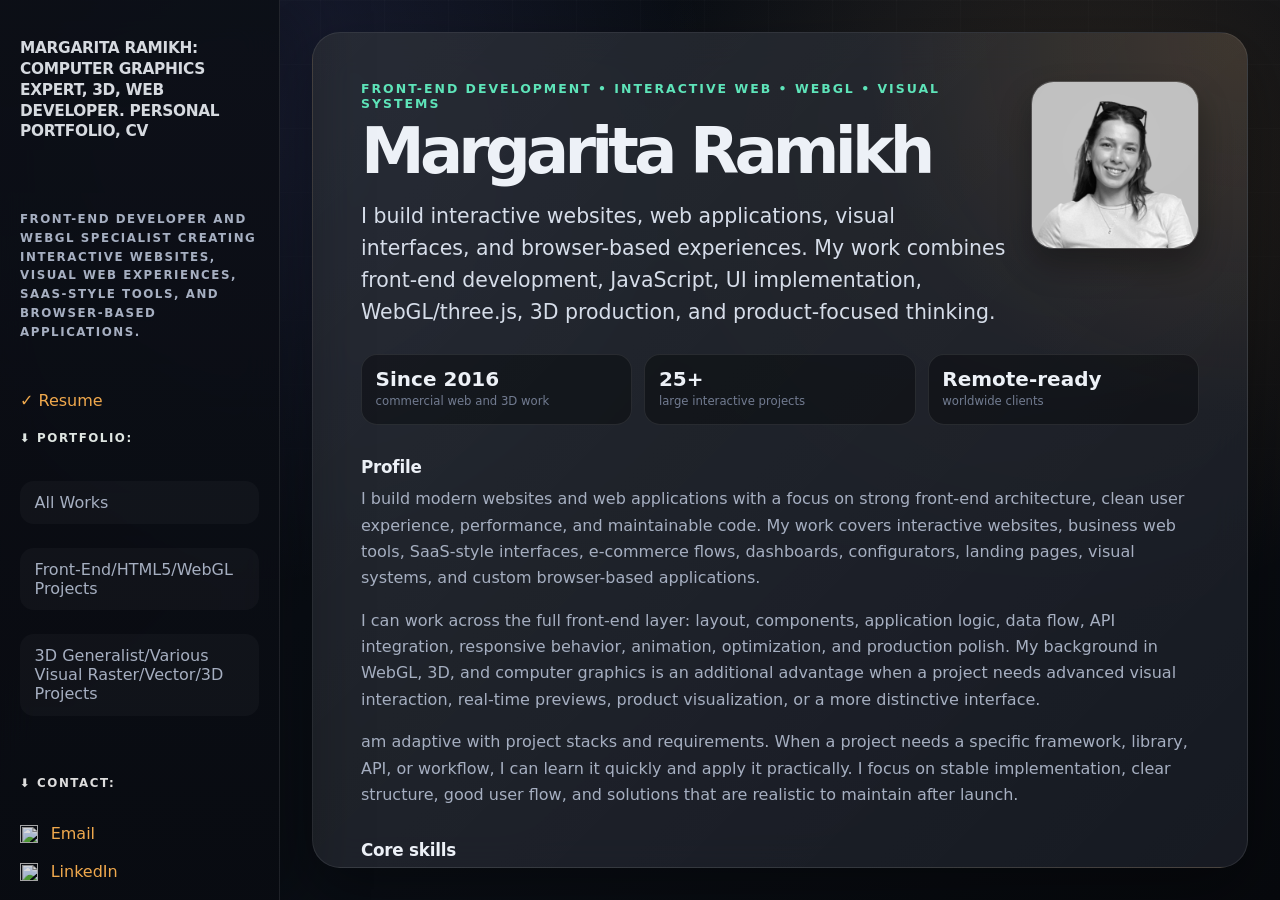
==== commit 28978436: "Update index.html" ====
--- a/margaritaramikh/index.html
+++ b/margaritaramikh/index.html
@@ -6,7 +6,7 @@
 	<meta charset="UTF-8">
 	<meta name="description" content="Portfolio and resume for Margarita Ramikh, Blender3D generalist, WebGL developer, and computer graphics specialist.">
 	<!-- <link href="main.css" rel="stylesheet" type="text/css"> -->
-	<link rel="stylesheet" type="text/css" href="./main.css?v=20260620-v8-no-duplicate-filter">
+	<link rel="stylesheet" type="text/css" href="./main.css?v=20260620-v9-filter-fixed">
 </head>
 
 <!--  <style>
@@ -114,43 +114,43 @@
 				<h2>Profile</h2>
 			
 				<p>
-					I work on websites and web applications where the interface needs to be more than a static page. This can include animated landing pages, interactive backgrounds, custom UI systems, product configurators, visual tools, browser-based editors, dashboards, e-commerce interfaces, and WebGL experiences.
+					I build modern websites and web applications with a focus on strong front-end architecture, clean user experience, performance, and maintainable code. My work covers interactive websites, business web tools, SaaS-style interfaces, e-commerce flows, dashboards, configurators, landing pages, visual systems, and custom browser-based applications.
 				</p>
 			
 				<p>
-					My background in 3D and computer graphics gives me an additional advantage for projects that need strong visual presentation, real-time graphics, product visualization, or unusual interactive effects. At the same time, I am not limited to 3D-only products — I can work on general front-end development, interactive websites, SaaS-style tools, and custom web interfaces.
+					I can work across the full front-end layer: layout, components, application logic, data flow, API integration, responsive behavior, animation, optimization, and production polish. My background in WebGL, 3D, and computer graphics is an additional advantage when a project needs advanced visual interaction, real-time previews, product visualization, or a more distinctive interface.
 				</p>
 			
 				<p>
-					I am adaptive with new project requirements and can learn the needed framework, library, API, or workflow when the task requires it. I prefer practical solutions: clean structure, clear user flow, stable behavior, and visuals that support the product instead of making the interface heavier than necessary.
+					am adaptive with project stacks and requirements. When a project needs a specific framework, library, API, or workflow, I can learn it quickly and apply it practically. I focus on stable implementation, clear structure, good user flow, and solutions that are realistic to maintain after launch.
 				</p>
 			
 				<h2>Core skills</h2>
-			
+
 				<div class="skill-grid">
 					<p>
 						<strong>Front-End Development</strong><br>
-						HTML5, CSS3, JavaScript, TypeScript basics, React basics, responsive layout, animations, DOM logic, forms, browser APIs, API integration, JSON, SVG, accessibility basics.
+						JavaScript, TypeScript, HTML5, CSS3, React, component-based UI, responsive/adaptive layouts, state and data flow, forms, browser APIs, API integration, JSON, SVG, animation, accessibility, SEO-friendly markup, cross-browser testing, and performance optimization.
 					</p>
-			
+				
 					<p>
 						<strong>Interactive Web / Creative Development</strong><br>
-						three.js, WebGL, GLSL basics, Canvas, fabric.js, interactive backgrounds, animated interfaces, product configurators, visual editors, browser-based tools, real-time previews.
+						WebGL, three.js, Canvas, GLSL basics, fabric.js, interactive backgrounds, animated interfaces, product configurators, visual editors, browser-based tools, real-time previews, and custom visual UI behavior.
 					</p>
-			
+				
+					<p>
+						<strong>Web Applications / Product Interfaces</strong><br>
+						SaaS-style interfaces, dashboards, admin panels, e-commerce flows, product pages, custom front-end logic, user input systems, client-side validation, data-driven UI, integration with existing websites, and workflow-focused web tools.
+					</p>
+				
 					<p>
 						<strong>3D / Visual Production</strong><br>
-						Blender3D, Cycles, modeling, texturing, lighting, rendering, animation, asset optimization, WebGL-ready assets, product visualization, Photoshop, Inkscape, Substance Painter.
+						Blender3D, Cycles, modeling, texturing, lighting, rendering, animation, asset optimization, WebGL-ready assets, product visualization, Photoshop, Inkscape, and Substance Painter.
 					</p>
-			
-					<p>
-						<strong>Web Platforms / Integration</strong><br>
-						WordPress, WooCommerce, custom front-end integration, e-commerce product pages, hosting setup, Git/GitHub, npm, Vite, browser DevTools, performance optimization.
-					</p>
-			
+				
 					<p>
 						<strong>AI-assisted Development</strong><br>
-						ChatGPT, Codex-style coding assistance, AI-assisted prototyping, code review, debugging support, automation, and faster iteration during development.
+						Current AI coding models, agent-based workflows, AI-assisted prototyping, code review, debugging support, automation, structured prompting, task-priority prompting, and careful human validation for production code.
 					</p>
 				</div>
 			
@@ -168,7 +168,7 @@
 			
 				<div class="bio-actions">
 					<a href="#portfolio" data-show-portfolio>View portfolio</a>
-					<a href="mailto:margaritaramikh@12141.net">Contact by email</a>
+					<a href="mailto:riramikh@gmx.com">Contact by email</a>
 				</div>
 			
 			</div>
@@ -211,9 +211,15 @@
 		<div class="gallery FrontEndItem">
 			<p>LUNF.IO — Embeddable 3D Furniture Configurator</p>
 			<div class="slideshow-container">
-				<div class="mySlides36 project-placeholder-slide" style="display: block;">
-					<div class="project-placeholder-content">LUNF.IO<br><span>3D furniture configurator</span></div>
-				</div>
+				<div class="mySlides37" style="display: block;">
+					<img src="img/lunfio1.jpg" style="width:100%">
+				</div>
+				<div class="mySlides37" style="display: none;">
+					<img src="img/lunfio2.jpg" style="width:100%">
+				</div>
+
+				<button type="button" class="prev" aria-label="Previous slide">❮</button>
+				<button type="button" class="next" aria-label="Next slide">❯</button>
 			</div>
 			<div class="desc">
 				<a href="https://lunf.io/" target="_blank"><i>LUNF.IO</i></a>
@@ -345,9 +351,18 @@
 		<div class="gallery FrontEndItem">
 			<p>DEF Furniture — Live 3D Product Designer</p>
 			<div class="slideshow-container">
-				<div class="mySlides37 project-placeholder-slide" style="display: block;">
-					<div class="project-placeholder-content">DEF Furniture<br><span>custom furniture designer</span></div>
-				</div>
+				<div class="mySlides36" style="display: block;">
+					<img src="img/deffurniture1.jpg" style="width:100%">
+				</div>
+				<div class="mySlides36" style="display: none;">
+					<img src="img/deffurniture2.jpg" style="width:100%">
+				</div>
+				<div class="mySlides36" style="display: none;">
+					<img src="img/deffurniture3.jpg" style="width:100%">
+				</div>
+
+				<button type="button" class="prev" aria-label="Previous slide">❮</button>
+				<button type="button" class="next" aria-label="Next slide">❯</button>
 			</div>
 			<div class="desc">
 				<a href="https://deffurniture.com" target="_blank"><i>deffurniture.com</i></a>
@@ -1829,8 +1844,8 @@
 (function () {
   'use strict';
 
-  if (window.__portfolioStaticUiV9) return;
-  window.__portfolioStaticUiV9 = true;
+  if (window.__portfolioStaticUiV11) return;
+  window.__portfolioStaticUiV11 = true;
 
   function ready(fn) {
     if (document.readyState === 'loading') document.addEventListener('DOMContentLoaded', fn);
--- a/margaritaramikh/main.css
+++ b/margaritaramikh/main.css
@@ -800,3 +800,20 @@
     min-height: auto !important;
   }
 }
+
+
+/* ==========================================================
+   v9 final category filter override
+   Fixes WebGL / 3D category buttons after v8 no-duplicate fix.
+   These rules are intentionally at the very bottom so they win.
+   ========================================================== */
+body.showing-portfolio.portfolio-filter-all #mainPortfolioContent div.gallery,
+body.showing-portfolio.portfolio-filter-webgl #mainPortfolioContent div.gallery.FrontEndItem,
+body.showing-portfolio.portfolio-filter-graphics #mainPortfolioContent div.gallery.BlenderItem {
+  display: flex !important;
+}
+
+body.showing-portfolio.portfolio-filter-webgl #mainPortfolioContent div.gallery.BlenderItem,
+body.showing-portfolio.portfolio-filter-graphics #mainPortfolioContent div.gallery.FrontEndItem {
+  display: none !important;
+}
--- a/margaritaramikh/main.css
+++ b/margaritaramikh/main.css
@@ -800,3 +800,20 @@
     min-height: auto !important;
   }
 }
+
+
+/* ==========================================================
+   v9 final category filter override
+   Fixes WebGL / 3D category buttons after v8 no-duplicate fix.
+   These rules are intentionally at the very bottom so they win.
+   ========================================================== */
+body.showing-portfolio.portfolio-filter-all #mainPortfolioContent div.gallery,
+body.showing-portfolio.portfolio-filter-webgl #mainPortfolioContent div.gallery.FrontEndItem,
+body.showing-portfolio.portfolio-filter-graphics #mainPortfolioContent div.gallery.BlenderItem {
+  display: flex !important;
+}
+
+body.showing-portfolio.portfolio-filter-webgl #mainPortfolioContent div.gallery.BlenderItem,
+body.showing-portfolio.portfolio-filter-graphics #mainPortfolioContent div.gallery.FrontEndItem {
+  display: none !important;
+}
